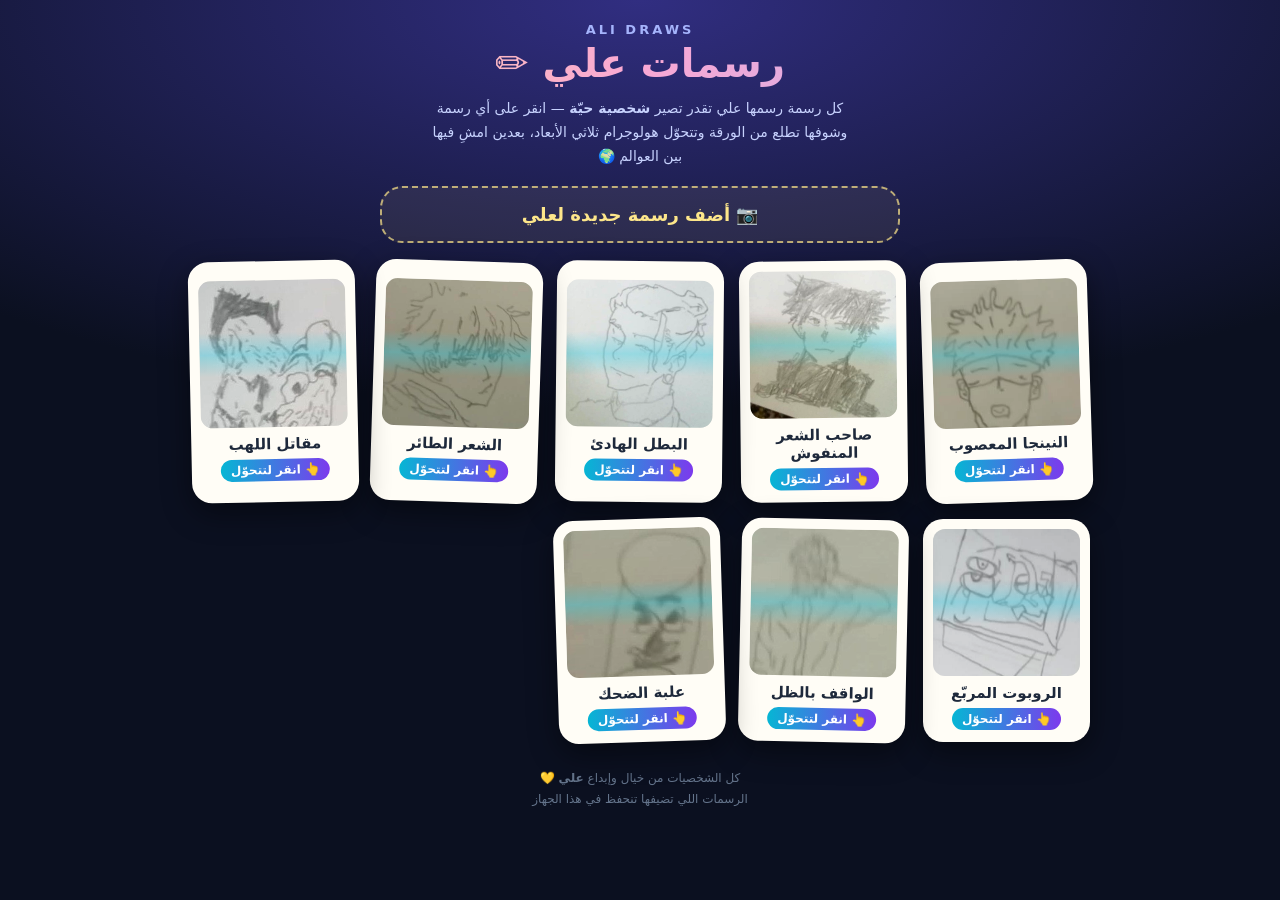
==== apps/ali-draws/index.html @ de53cdcd "New app: رسمات علي (Ali Draws) - Ali's drawings become living 3D characters - Drawing cleanup (proce" ====
<!doctype html>
<html lang="ar" dir="rtl">
<head>
<meta charset="utf-8">
<meta name="viewport" content="width=device-width,initial-scale=1,maximum-scale=1,user-scalable=no,viewport-fit=cover">
<meta name="theme-color" content="#0b1020">
<title>رسمات علي</title>
<style>
:root{--ink:#1e293b;--paper:#fffdf6;--accent:#7c3aed;--holo:#22d3ee}
*{box-sizing:border-box;-webkit-tap-highlight-color:transparent}
html,body{margin:0;height:100%;overflow:hidden;font-family:system-ui,-apple-system,"Segoe UI",Tahoma,"Noto Sans Arabic",sans-serif;background:#0b1020;color:#fff;user-select:none;-webkit-user-select:none}
.screen{position:fixed;inset:0;display:none}.screen.on{display:block}
button{font-family:inherit;cursor:pointer}
/* ---------- gallery ---------- */
#gallery{overflow-y:auto;background:radial-gradient(120% 70% at 50% 0%,#312e81 0%,#0b1020 65%);padding:calc(env(safe-area-inset-top) + 16px) 16px calc(env(safe-area-inset-bottom) + 30px)}
.hdr{text-align:center;margin:6px 0 18px}
.hdr h1{margin:0;font-size:40px;line-height:1.3;background:linear-gradient(90deg,#fde68a,#f9a8d4,#a5b4fc);-webkit-background-clip:text;background-clip:text;color:transparent}
.hdr .en{font-size:13px;letter-spacing:3px;color:#a5b4fc;font-weight:700}
.hdr p{margin:8px auto 0;max-width:420px;color:#c7d2fe;line-height:1.7;font-size:14px}
#addBtn{display:flex;align-items:center;justify-content:center;gap:10px;width:min(100%,520px);margin:0 auto 18px;border:2px dashed rgba(253,230,138,.7);background:rgba(253,230,138,.08);color:#fde68a;border-radius:22px;padding:16px;font-size:18px;font-weight:900}
#grid{display:grid;grid-template-columns:repeat(auto-fill,minmax(150px,1fr));gap:16px;max-width:900px;margin:0 auto}
.dcard{position:relative;border:0;padding:10px 10px 12px;border-radius:20px;background:var(--paper);color:var(--ink);box-shadow:0 10px 30px rgba(0,0,0,.45);transform:rotate(var(--r,0deg));transition:transform .25s}
.dcard:active{transform:scale(.96) rotate(var(--r,0deg))}
.dcard .pic{position:relative;aspect-ratio:1;border-radius:12px;overflow:hidden;background:#f3f1ea;display:grid;place-items:center}
.dcard img{max-width:100%;max-height:100%;filter:contrast(1.15)}
.dcard .scan{position:absolute;left:0;right:0;height:30%;background:linear-gradient(180deg,transparent,rgba(34,211,238,.35),transparent);animation:scan 2.6s ease-in-out infinite;pointer-events:none}
@keyframes scan{0%{top:-30%}100%{top:100%}}
.dcard b{display:block;margin-top:8px;font-size:15px}
.dcard .tap{display:inline-block;margin-top:6px;font-size:12px;font-weight:800;color:#fff;background:linear-gradient(90deg,#06b6d4,#7c3aed);padding:4px 10px;border-radius:999px;animation:pulse 1.8s ease-in-out infinite}
@keyframes pulse{50%{transform:scale(1.08);box-shadow:0 0 18px rgba(34,211,238,.7)}}
.dcard .mine{position:absolute;top:8px;left:8px;background:#fde68a;color:#78350f;font-size:11px;font-weight:900;border-radius:999px;padding:2px 8px;z-index:2}
.foot{text-align:center;color:#64748b;font-size:12px;margin-top:26px;line-height:1.8}
/* ---------- play ---------- */
#gl{position:fixed;inset:0;width:100%;height:100%;display:block;touch-action:none}
.bar{position:fixed;z-index:5;top:calc(env(safe-area-inset-top) + 8px);left:8px;right:8px;display:flex;justify-content:space-between;pointer-events:none}
.bar .g{display:flex;gap:8px;pointer-events:auto}
.ib{width:46px;height:46px;border-radius:14px;border:1px solid rgba(255,255,255,.2);background:rgba(15,23,42,.55);backdrop-filter:blur(6px);color:#fff;font-size:20px;display:grid;place-items:center}
#stars{position:fixed;z-index:5;top:calc(env(safe-area-inset-top) + 62px);left:50%;transform:translateX(-50%);background:rgba(15,23,42,.55);backdrop-filter:blur(6px);border-radius:999px;padding:6px 14px;font-weight:900;font-size:15px;white-space:nowrap}
#stick{position:fixed;z-index:5;left:18px;bottom:calc(env(safe-area-inset-bottom) + 24px);width:140px;height:140px;border-radius:50%;background:radial-gradient(circle,rgba(255,255,255,.1),rgba(255,255,255,.02));border:2px solid rgba(255,255,255,.25);touch-action:none}
#knob{position:absolute;left:50%;top:50%;width:58px;height:58px;margin:-29px 0 0 -29px;border-radius:50%;background:rgba(255,255,255,.4);border:2px solid rgba(255,255,255,.7)}
#acts{position:fixed;z-index:5;right:18px;bottom:calc(env(safe-area-inset-bottom) + 24px);display:flex;flex-direction:column;gap:12px}
#acts button{width:70px;height:70px;border-radius:22px;border:1px solid rgba(255,255,255,.25);background:rgba(15,23,42,.6);backdrop-filter:blur(6px);color:#fff;font-size:26px;font-weight:900}
#acts button small{display:block;font-size:10px;margin-top:-3px}
#banner{position:fixed;z-index:6;left:50%;top:30%;transform:translate(-50%,-50%) scale(.6);opacity:0;transition:all .5s cubic-bezier(.2,1.4,.4,1);font-size:30px;font-weight:900;text-align:center;text-shadow:0 0 18px rgba(34,211,238,.9),0 2px 6px #000;pointer-events:none;white-space:nowrap}
#banner.on{opacity:1;transform:translate(-50%,-50%) scale(1)}
#hint{position:fixed;z-index:6;left:50%;bottom:calc(env(safe-area-inset-bottom) + 180px);transform:translateX(-50%);background:rgba(15,23,42,.65);backdrop-filter:blur(6px);padding:8px 16px;border-radius:14px;font-weight:800;font-size:14px;transition:opacity .4s;pointer-events:none;white-space:nowrap}
.playui{transition:opacity .5s}.playui.off{opacity:0;pointer-events:none}
#flash{position:fixed;inset:0;z-index:7;background:#fff;opacity:0;pointer-events:none;transition:opacity .25s}
/* ---------- sheets ---------- */
.sheet{position:fixed;z-index:10;left:50%;bottom:0;transform:translate(-50%,110%);width:min(540px,100%);max-height:86vh;overflow-y:auto;background:#0f172a;border-radius:24px 24px 0 0;padding:18px 16px calc(env(safe-area-inset-bottom) + 18px);transition:transform .35s cubic-bezier(.2,.9,.3,1.1);box-shadow:0 -14px 40px rgba(0,0,0,.6)}
.sheet.on{transform:translate(-50%,0)}
.sheet h3{margin:0 0 6px;text-align:center;font-size:20px}
.lbl{font-weight:800;color:#c7d2fe;margin:14px 0 8px;font-size:14px}
.chips{display:flex;flex-wrap:wrap;gap:8px}
.chips button{border:1px solid #334155;background:#1e293b;color:#e2e8f0;border-radius:14px;padding:10px 12px;font-size:14px;font-weight:800}
.chips button.on{background:linear-gradient(135deg,#06b6d4,#7c3aed);border-color:transparent;color:#fff}
.sw{display:flex;flex-wrap:wrap;gap:8px;align-items:center}
.sw button{width:34px;height:34px;border-radius:50%;border:3px solid transparent}
.sw button.on{border-color:#fff;transform:scale(1.12)}
.sw input[type=color]{width:40px;height:36px;border:0;background:none;padding:0}
.row{display:flex;align-items:center;gap:10px;background:#111c33;border-radius:14px;padding:8px 12px;margin-bottom:6px}
.row span{flex:0 0 110px;font-weight:700;font-size:14px}.row input[type=range]{flex:1;accent-color:#8b5cf6}
.txt{width:100%;padding:12px 14px;border-radius:14px;border:2px solid #334155;background:#0b1222;color:#fff;font:inherit;font-size:16px;outline:0}
.big{display:block;width:100%;margin-top:14px;border:0;border-radius:16px;padding:14px;font-size:17px;font-weight:900;color:#fff;background:linear-gradient(90deg,#06b6d4,#7c3aed)}
.big.gray{background:#1e293b}.big.red{background:#3f1d2e;color:#fecdd3}
.two{display:flex;gap:8px}.two .big{flex:1}
/* ---------- crop ---------- */
#crop{background:#020617}
#cropCv{position:absolute;left:0;right:0;top:calc(env(safe-area-inset-top) + 64px);margin:auto;touch-action:none;display:block}
#cropBar{position:absolute;left:0;right:0;bottom:0;padding:12px 16px calc(env(safe-area-inset-bottom) + 14px);background:linear-gradient(0deg,#020617 70%,transparent)}
#cropTop{position:absolute;top:calc(env(safe-area-inset-top) + 10px);left:12px;right:12px;display:flex;justify-content:space-between;align-items:center}
#cropTop b{font-size:17px}
#busy{position:fixed;inset:0;z-index:30;display:none;place-items:center;background:rgba(2,6,23,.8);font-size:20px;font-weight:900}
#busy.on{display:grid}
</style>
<script type="importmap">{"imports":{"three":"../saeq-albatal/lib/three.module.min.js"}}</script>
</head>
<body>

<!-- ======================= GALLERY ======================= -->
<section id="gallery" class="screen on">
  <div class="hdr">
    <div class="en">ALI DRAWS</div>
    <h1>رسمات علي ✏️</h1>
    <p>كل رسمة رسمها علي تقدر تصير <b>شخصية حيّة</b> — انقر على أي رسمة وشوفها تطلع من الورقة وتتحوّل هولوجرام ثلاثي الأبعاد، بعدين امشِ فيها بين العوالم 🌍</p>
  </div>
  <button id="addBtn" type="button">📷 أضف رسمة جديدة لعلي</button>
  <div id="grid"></div>
  <div class="foot">كل الشخصيات من خيال وإبداع <b>علي</b> 💛<br>الرسمات اللي تضيفها تنحفظ في هذا الجهاز</div>
  <input type="file" id="file" accept="image/*" hidden>
</section>

<!-- ======================= CROP ======================= -->
<section id="crop" class="screen">
  <div id="cropTop"><button class="ib" id="cropBack" type="button">→</button><b>✂️ حدّد الرسمة</b><span style="width:46px"></span></div>
  <canvas id="cropCv"></canvas>
  <div id="cropBar">
    <div class="two"><button class="big gray" id="rotL" type="button">⟲ لف</button><button class="big gray" id="rotR" type="button">⟳ لف</button><button class="big gray" id="cropAll" type="button">🔲 الكل</button></div>
    <input class="txt" id="newName" maxlength="24" placeholder="اسم الشخصية (مثلاً: البطل الخارق)" style="margin-top:10px">
    <button class="big" id="cropGo" type="button">✨ حوّلها لشخصية حيّة</button>
  </div>
</section>

<!-- ======================= PLAY ======================= -->
<section id="play" class="screen">
  <canvas id="gl"></canvas>
  <div class="bar playui" id="pBar">
    <div class="g"><button class="ib" id="pBack" type="button" aria-label="رجوع">→</button><button class="ib" id="pWorld" type="button" aria-label="العوالم">🌍</button></div>
    <div class="g"><button class="ib" id="pFriends" type="button" aria-label="الأصدقاء">👥</button><button class="ib" id="pEdit" type="button" aria-label="تعديل">🎨</button><button class="ib" id="pExport" type="button" aria-label="حفظ">📥</button></div>
  </div>
  <div id="stars" class="playui">⭐ ٠</div>
  <div id="stick" class="playui"><div id="knob"></div></div>
  <div id="acts" class="playui"><button id="aJump" type="button">⤴️<small>نط</small></button><button id="aDance" type="button">💃<small>رقصة</small></button></div>
  <div id="banner"></div><div id="hint"></div><div id="flash"></div>

  <aside class="sheet" id="worldSheet"><h3>🌍 روح لعالم</h3><div class="chips" id="worldChips"></div><button class="big gray" data-close type="button">إغلاق</button></aside>
  <aside class="sheet" id="editSheet">
    <h3>🎨 عدّل الشخصية</h3>
    <input class="txt" id="eName" maxlength="24" placeholder="الاسم">
    <div class="lbl">✨ الشكل</div><div class="chips" id="eStyle"></div>
    <div class="lbl">🖍️ لون الخطوط</div><div class="sw" id="eLine"></div>
    <div class="lbl">🎨 لون الجسم</div><div class="sw" id="eFill"></div>
    <div class="lbl">💠 لون الهولوجرام</div><div class="sw" id="eHolo"></div>
    <div class="lbl">📏 الحجم والأبعاد</div>
    <div class="row"><span>الحجم</span><input type="range" id="eSize" min="0.5" max="3" step="0.05"></div>
    <div class="row"><span>العرض</span><input type="range" id="eW" min="0.6" max="1.6" step="0.02"></div>
    <div class="row"><span>الطول</span><input type="range" id="eH" min="0.6" max="1.6" step="0.02"></div>
    <div class="row"><span>السماكة 3D</span><input type="range" id="eT" min="0" max="0.6" step="0.02"></div>
    <div class="row"><span>توهّج</span><input type="range" id="eGlow" min="0" max="1" step="0.05"></div>
    <div class="two"><button class="big" id="eSave" type="button">💾 حفظ</button><button class="big gray" id="eReplay" type="button">🔁 أعد التحوّل</button></div>
    <button class="big red" id="eDel" type="button">🗑️ احذف هذي الرسمة</button>
  </aside>
  <aside class="sheet" id="exportSheet">
    <h3>📥 خذ الشخصية معك</h3>
    <p style="text-align:center;color:#94a3b8;line-height:1.7;margin:0 0 8px;font-size:14px">احفظها صورة شفافة تستخدمها في أي تطبيق، أو ملف 3D جاهز للطباعة الثلاثية الأبعاد 🖨️</p>
    <button class="big" id="xPng" type="button">🖼️ صورة شفافة (PNG)</button>
    <button class="big" id="xStl" type="button">🖨️ ملف طباعة ثلاثية الأبعاد (STL)</button>
    <button class="big gray" data-close type="button">إغلاق</button>
  </aside>
</section>
<div id="busy">✨ أجهّز الرسمة…</div>

<script src="process.js"></script>
<script src="../portal-sdk.js"></script>
<script type="module">
import * as THREE from 'three';
import { Sky } from '../saeq-albatal/lib/Sky.js';
const $=s=>document.querySelector(s);
const clamp=(v,a,b)=>Math.max(a,Math.min(b,v)),lerp=(a,b,t)=>a+(b-a)*t,rand=(a,b)=>a+Math.random()*(b-a);
const ease=t=>t<.5?4*t*t*t:1-Math.pow(-2*t+2,3)/2,outBack=t=>{const c=1.70158,c3=c+1;return 1+c3*Math.pow(t-1,3)+c*Math.pow(t-1,2);},seg=(t,a,b)=>clamp((t-a)/(b-a),0,1);
const ar=n=>Number(n).toLocaleString('ar-EG');
function show(id){document.querySelectorAll('.screen').forEach(s=>s.classList.toggle('on',s.id===id));}

/* ======================= storage (IndexedDB) ======================= */
const DB={db:null,
 open(){return this.db?Promise.resolve(this.db):new Promise((res,rej)=>{const r=indexedDB.open('ali-draws',1);r.onupgradeneeded=()=>r.result.createObjectStore('chars',{keyPath:'id'});r.onsuccess=()=>{this.db=r.result;res(this.db);};r.onerror=()=>rej(r.error);});},
 async all(){try{const db=await this.open();return await new Promise(res=>{const q=db.transaction('chars').objectStore('chars').getAll();q.onsuccess=()=>res(q.result||[]);q.onerror=()=>res([]);});}catch(e){return[];}},
 async put(v){const db=await this.open();return new Promise((res,rej)=>{const t=db.transaction('chars','readwrite');t.objectStore('chars').put(v);t.oncomplete=()=>res();t.onerror=()=>rej(t.error);});},
 async del(id){const db=await this.open();return new Promise(res=>{const t=db.transaction('chars','readwrite');t.objectStore('chars').delete(id);t.oncomplete=()=>res();});}};
const ls={get(k,d){try{const v=localStorage.getItem(k);return v==null?d:JSON.parse(v);}catch(e){return d;}},set(k,v){try{localStorage.setItem(k,JSON.stringify(v));}catch(e){}}};

/* ======================= Ali's drawings ======================= */
const DEF={style:'real',line:'#1e293b',fill:'#fde7c8',holo:'#22d3ee',size:1.4,sw:1,sh:1,thick:.22,glow:.35};
const SEEDS=[
 ['masked_ninja','النينجا المعصوب',{fill:'#fde2c4',line:'#0f172a'}],['spiky_shaded','صاحب الشعر المنفوش',{fill:'#fef3c7',line:'#111827'}],
 ['hero_hand','البطل الهادئ',{fill:'#e0f2fe',line:'#1e3a8a'}],['wild_hair','الشعر الطائر',{fill:'#ede9fe',line:'#312e81'}],
 ['flame_fighter','مقاتل اللهب',{fill:'#ffedd5',line:'#7c2d12',holo:'#fb923c'}],['robot_box','الروبوت المربّع',{fill:'#dcfce7',line:'#14532d',holo:'#4ade80'}],
 ['standing','الواقف بالظل',{fill:'#e2e8f0',line:'#0f172a'}],['can','علبة الضحك',{fill:'#fee2e2',line:'#7f1d1d',holo:'#f472b6'}]];
let CHARS=[];
async function loadChars(){const saved=ls.get('ali_seed_cfg',{});const seeds=SEEDS.map(([id,name,o],i)=>({id,name:(saved[id]&&saved[id].name)||name,seed:true,src:'seed/'+id+'.jpg',mask:'seed/'+id+'.png',cfg:Object.assign({},DEF,o,(saved[id]||{}).cfg||{}),order:i}));
 const mine=(await DB.all()).sort((a,b)=>b.created-a.created).map(c=>Object.assign(c,{cfg:Object.assign({},DEF,c.cfg||{})}));CHARS=[...mine,...seeds];}
function renderGrid(){const g=$('#grid');g.innerHTML='';CHARS.forEach((c,i)=>{const b=document.createElement('button');b.className='dcard';b.type='button';b.style.setProperty('--r',((i*37)%7-3)*.6+'deg');
 b.innerHTML=`<div class="pic"><img alt="" draggable="false"><div class="scan" style="animation-delay:${(i%5)*.4}s"></div></div><b></b><span class="tap">👆 انقر لتتحوّل</span>`;
 b.querySelector('img').src=c.src;b.querySelector('b').textContent=c.name;if(!c.seed){const m=document.createElement('span');m.className='mine';m.textContent='جديدة';b.appendChild(m);}
 b.onclick=()=>openChar(c);g.appendChild(b);});}

/* ======================= renderer ======================= */
const canvas=$('#gl');let renderer=null,scene,camera,clock=new THREE.Clock();
function initGL(){if(renderer)return;renderer=new THREE.WebGLRenderer({canvas,antialias:true,powerPreference:'high-performance'});renderer.setPixelRatio(Math.min(devicePixelRatio||1,1.75));
 renderer.toneMapping=THREE.ACESFilmicToneMapping;renderer.outputColorSpace=THREE.SRGBColorSpace;renderer.shadowMap.enabled=false;
 scene=new THREE.Scene();camera=new THREE.PerspectiveCamera(50,1,.05,4000);onResize();addEventListener('resize',onResize);}
function onResize(){if(!renderer)return;const w=innerWidth,h=innerHeight;renderer.setSize(w,h,false);camera.aspect=w/h;camera.updateProjectionMatrix();}
const texLoader=new THREE.TextureLoader();
function loadTex(url,srgb){return new Promise((res,rej)=>texLoader.load(url,t=>{if(srgb)t.colorSpace=THREE.SRGBColorSpace;t.anisotropy=4;res(t);},undefined,rej));}
function canvasTex(w,h,draw,repeat){const cv=document.createElement('canvas');cv.width=w;cv.height=h;draw(cv.getContext('2d'),w,h);const t=new THREE.CanvasTexture(cv);t.colorSpace=THREE.SRGBColorSpace;t.anisotropy=8;if(repeat){t.wrapS=t.wrapT=THREE.RepeatWrapping;t.repeat.set(repeat,repeat);}return t;}

/* ======================= the living character (shader) ======================= */
const CHAR_VS=`
uniform float uTime,uWalk,uPhase,uSquash,uLean,uLayer,uDepth,uWave;
varying vec2 vUv;varying float vLayer;
void main(){vUv=uv;vLayer=uLayer;vec3 p=position;float v=uv.y,side=uv.x<.5?-1.:1.;
 // legs (bottom third) swing alternately while walking
 float leg=clamp((.34-v)/.34,0.,1.);float sw=sin(uPhase+(side>0.?3.14159:0.));
 p.x+=sw*leg*uWalk*.10*uDepth;p.y+=max(0.,sw)*leg*uWalk*.07*uDepth;p.z+=sw*leg*uWalk*.08*uDepth;
 // body bob, breathing and lean
 float body=smoothstep(.15,.5,v);p.y+=abs(sin(uPhase))*.05*uWalk*uDepth*body;p.y*=1.+.012*sin(uTime*2.2)*body;
 p.x+=v*uLean*.18*uDepth;
 // head sway (top quarter)
 float head=smoothstep(.68,1.,v);p.x+=sin(uTime*1.3)*.025*uDepth*head+sin(uPhase)*.03*uWalk*uDepth*head;
 // wave / dance arms: top corners flap
 float arm=smoothstep(.35,.7,v)*(1.-smoothstep(.7,.95,v))*smoothstep(.25,.0,min(uv.x,1.-uv.x));p.y+=sin(uTime*14.)*arm*uWave*.12*uDepth;
 // squash & stretch around the feet
 p.y*=uSquash;p.x*=1./sqrt(max(.3,uSquash));
 p.z+=uLayer;
 gl_Position=projectionMatrix*modelViewMatrix*vec4(p,1.);}`;
const CHAR_FS=`
uniform sampler2D uMask;uniform vec3 uLine,uFill,uHolo;uniform float uReal,uTime,uSide,uGlow,uReveal,uOpacity,uPencil;
varying vec2 vUv;varying float vLayer;
void main(){vec4 m=texture2D(uMask,vUv);float L=m.r,B=m.g,A=m.a;
 if(vUv.y>uReveal)discard;
 float edgeLine=smoothstep(uReveal-.03,uReveal,vUv.y)*step(.05,A);
 // real look: coloured body + coloured pencil lines, sides darker so it reads as a 3D cut-out
 vec3 fill=uSide>.5?uFill*.62:uFill;vec3 real=mix(fill,uLine,uSide>.5?0.:L);
 real=mix(real,mix(vec3(1.),vec3(.12),L),uPencil);
 float aReal=uSide>.5?step(.5,B):max(B,L);
 // hologram look: glowing lines, faint body, scanlines and flicker
 float scan=.55+.45*sin(vUv.y*220.-uTime*9.);float flick=.88+.12*sin(uTime*37.)*sin(uTime*13.);
 vec3 holo=uHolo*(.25*B+1.7*L)*scan*flick;float aHolo=(B*.32+L*.95)*(uSide>.5?.35:1.);
 vec3 col=mix(holo,real,uReal);float a=mix(aHolo,aReal,uReal);
 col+=uHolo*uGlow*L*(1.-uSide)*.6+edgeLine*uHolo*2.5;
 a=max(a,edgeLine);a*=uOpacity;if(a<.04)discard;
 gl_FragColor=vec4(col,a);
 #include <colorspace_fragment>
}`;
class Character{
 constructor(def,tex){this.def=def;this.cfg=Object.assign({},def.cfg);this.tex=tex;this.group=new THREE.Group();this.inner=new THREE.Group();this.group.add(this.inner);
  this.aspect=tex.image.width/tex.image.height;this.layers=[];this.N=10;this.u={uTime:{value:0},uWalk:{value:0},uPhase:{value:0},uSquash:{value:1},uLean:{value:0},uWave:{value:0},uReal:{value:1},uReveal:{value:1.2},uOpacity:{value:1},uGlow:{value:.35},uPencil:{value:0},
   uLine:{value:new THREE.Color()},uFill:{value:new THREE.Color()},uHolo:{value:new THREE.Color()},uDepth:{value:1}};
  this.geo=new THREE.PlaneGeometry(1,1,20,32);this.geo.translate(0,.5,0);
  for(let i=0;i<this.N;i++){const side=i>0&&i<this.N-1;const mat=new THREE.ShaderMaterial({vertexShader:CHAR_VS,fragmentShader:CHAR_FS,transparent:true,side:THREE.DoubleSide,depthWrite:true,
    uniforms:Object.assign({},this.u,{uMask:{value:tex},uLayer:{value:0},uSide:{value:side?1:0}})});const m=new THREE.Mesh(this.geo,mat);m.renderOrder=i;this.inner.add(m);this.layers.push(m);}
  const sh=new THREE.Mesh(new THREE.CircleGeometry(.5,32),new THREE.MeshBasicMaterial({map:SHADOW_TEX,transparent:true,depthWrite:false,opacity:.55}));sh.rotation.x=-Math.PI/2;sh.position.y=.01;this.shadow=sh;this.group.add(sh);
  this.vel=new THREE.Vector3();this.y=0;this.vy=0;this.face=1;this.phase=0;this.dance=0;this.thick=1;this.apply();}
 apply(){const c=this.cfg;this.u.uLine.value.set(c.line);this.u.uFill.value.set(c.fill);this.u.uHolo.value.set(c.holo);this.u.uGlow.value=c.glow;
  this.H=c.size*c.sh;this.W=c.size*this.aspect*c.sw;this.inner.scale.set(this.W,this.H,1);this.u.uDepth.value=1;
  this.base=c.style==='holo'?0:1;if(!this.transforming)this.u.uReal.value=this.base;this.u.uPencil.value=c.style==='pencil'?1:0;this.setThick(this.thick);
  this.shadow.scale.setScalar(Math.max(.6,this.W*.9));}
 setThick(k){this.thick=k;const T=this.cfg.thick*this.H*.35*k;this.layers.forEach((m,i)=>{m.material.uniforms.uLayer.value=(i/(this.N-1)-.5)*T/Math.max(.001,this.inner.scale.z||1);m.visible=k>.001||i===this.N-1;});}
 update(dt,t,moving,speed){const u=this.u;u.uTime.value=t;const w=clamp(speed/3,0,1);u.uWalk.value=lerp(u.uWalk.value,moving?Math.max(.35,w):0,dt*8);this.phase+=dt*(4+speed*2.4)*(moving?1:0);u.uPhase.value=this.phase;
  u.uLean.value=lerp(u.uLean.value,moving?.12*Math.sign(this.face):0,dt*5);if(this.dance>0){this.dance-=dt;u.uWave.value=1;this.inner.rotation.y+=dt*9;}else{u.uWave.value=lerp(u.uWave.value,0,dt*6);}
  // squash on landing, stretch in the air
  const target=this.y>.02?1+clamp(this.vy*.03,-.12,.14):1;u.uSquash.value=lerp(u.uSquash.value,target,dt*12);if(this.land>0){this.land-=dt;u.uSquash.value=1-.22*Math.sin(Math.min(1,1-this.land/.25)*Math.PI);}
  this.shadow.material.opacity=.5*clamp(1-this.y/4,.15,1);this.shadow.position.y=.01;this.shadow.scale.setScalar(Math.max(.6,this.W*.9)*clamp(1-this.y/6,.5,1));}
 dispose(){this.geo.dispose();this.layers.forEach(m=>m.material.dispose());this.shadow.geometry.dispose();}}
const SHADOW_TEX=canvasTex(64,64,(x,w,h)=>{const g=x.createRadialGradient(32,32,0,32,32,32);g.addColorStop(0,'rgba(0,0,0,.7)');g.addColorStop(1,'rgba(0,0,0,0)');x.fillStyle=g;x.fillRect(0,0,w,h);});
SHADOW_TEX.colorSpace=THREE.NoColorSpace;
const DOT_TEX=canvasTex(32,32,(x,w,h)=>{const g=x.createRadialGradient(16,16,0,16,16,16);g.addColorStop(0,'rgba(255,255,255,1)');g.addColorStop(.35,'rgba(255,255,255,.7)');g.addColorStop(1,'rgba(255,255,255,0)');x.fillStyle=g;x.fillRect(0,0,w,h);});

/* ======================= worlds ======================= */
let world=null,worldKey='paper',sky=null;
const WORLDS={
 paper:{name:'✏️ عالم الورق',g:12},city:{name:'🏙️ المدينة',g:12},space:{name:'🌌 الفضاء',g:3.2},
 desert:{name:'🏜️ الصحراء',g:12},beach:{name:'🌊 الشاطئ',g:12},forest:{name:'🌲 الغابة',g:12}};
const DOORS={paper:['city','space','forest'],city:['paper','beach','desert'],space:['paper','city'],desert:['city','beach'],beach:['desert','forest','paper'],forest:['paper','beach','space']};
function mat(c,r=.8,m=0,e){const o=new THREE.MeshStandardMaterial({color:c,roughness:r,metalness:m});if(e){o.emissive=new THREE.Color(e);o.emissiveIntensity=1.2;}return o;}
function setSky(on,elev,az,turb,ray,exp){if(!sky){sky=new Sky();sky.scale.setScalar(3000);}if(!on){scene.remove(sky);return;}scene.add(sky);const u=sky.material.uniforms;u.turbidity.value=turb;u.rayleigh.value=ray;u.mieCoefficient.value=.005;u.mieDirectionalG.value=.8;
 const s=new THREE.Vector3().setFromSphericalCoords(1,THREE.MathUtils.degToRad(90-elev),THREE.MathUtils.degToRad(az));u.sunPosition.value.copy(s);renderer.toneMappingExposure=exp;return s;}
function noiseH(x,z){return Math.sin(x*.21)*Math.cos(z*.17)*.6+Math.sin(x*.07+z*.05)*1.2;}
function buildWorld(key){if(world){scene.remove(world.g);world.g.traverse(o=>{if(o.geometry)o.geometry.dispose();});}
 const g=new THREE.Group(),W={g,key,doors:[],stars:[],bounds:38,ground:()=>0,props:[]};scene.add(g);scene.fog=null;scene.background=null;scene.environment=null;
 const hemi=new THREE.HemisphereLight(0xffffff,0x8899aa,1.1),dir=new THREE.DirectionalLight(0xffffff,1.6);dir.position.set(8,14,6);g.add(hemi,dir);
 const ground=(m,size=120)=>{const p=new THREE.Mesh(new THREE.PlaneGeometry(size,size,1,1),m);p.rotation.x=-Math.PI/2;g.add(p);return p;};
 if(key==='paper'){setSky(false);scene.background=new THREE.Color(0xeef2f7);scene.fog=new THREE.Fog(0xeef2f7,25,90);renderer.toneMappingExposure=1;
  const pt=canvasTex(512,512,(x,w,h)=>{x.fillStyle='#fffdf6';x.fillRect(0,0,w,h);x.strokeStyle='#9cc3e6';x.lineWidth=3;for(let y=0;y<h;y+=32){x.beginPath();x.moveTo(0,y);x.lineTo(w,y);x.stroke();}x.strokeStyle='#f19c9c';x.lineWidth=4;x.beginPath();x.moveTo(70,0);x.lineTo(70,h);x.stroke();},14);
  ground(new THREE.MeshStandardMaterial({map:pt,roughness:1}));
  for(let i=0;i<14;i++){const a=i/14*Math.PI*2,r=rand(14,32);const pen=new THREE.Group();const body=new THREE.Mesh(new THREE.CylinderGeometry(.5,.5,7,6),mat([0xfacc15,0x60a5fa,0xf87171,0x34d399][i%4]));const tip=new THREE.Mesh(new THREE.ConeGeometry(.5,1.4,6),mat(0xf5deb3));tip.position.y=4.2;const lead=new THREE.Mesh(new THREE.ConeGeometry(.17,.45,6),mat(0x334155));lead.position.y=4.9;
   pen.add(body,tip,lead);pen.position.set(Math.cos(a)*r,3.5,Math.sin(a)*r);pen.rotation.z=rand(-.4,.4);g.add(pen);}
  for(let i=0;i<20;i++){const b=new THREE.Mesh(new THREE.IcosahedronGeometry(rand(.6,1.4),1),mat(0xffffff,.95));b.position.set(rand(-34,34),.8,rand(-34,34));if(b.position.length()<6)b.position.x+=10;g.add(b);}
  for(let i=0;i<8;i++){const pl=new THREE.Mesh(new THREE.ConeGeometry(.9,2.4,3),mat(0xffffff,.9));pl.rotation.set(Math.PI/2,0,Math.PI/2);pl.position.set(rand(-25,25),rand(5,10),rand(-25,25));pl.userData.fly=rand(.3,.8);g.add(pl);W.props.push(pl);}}
 else if(key==='city'){const sun=setSky(true,35,200,6,1.5,.55);scene.fog=new THREE.Fog(0xcbd5e1,40,140);
  ground(mat(0x6b7280,.95));const road=new THREE.Mesh(new THREE.PlaneGeometry(10,120),mat(0x2f3338,.9));road.rotation.x=-Math.PI/2;road.position.y=.01;g.add(road);
  for(let z=-55;z<60;z+=6){const d=new THREE.Mesh(new THREE.PlaneGeometry(.3,2.6),mat(0xf8fafc));d.rotation.x=-Math.PI/2;d.position.set(0,.02,z);g.add(d);}
  const win=canvasTex(64,128,(x,w,h)=>{x.fillStyle='#94a3b8';x.fillRect(0,0,w,h);for(let j=4;j<h;j+=12)for(let i=4;i<w;i+=12){x.fillStyle=Math.random()<.3?'#fde68a':'#334155';x.fillRect(i,j,7,8);}});win.wrapS=win.wrapT=THREE.RepeatWrapping;
  for(let i=0;i<40;i++){const side=i%2?1:-1,h=rand(6,26),w=rand(5,9);const m=new THREE.MeshStandardMaterial({map:win.clone(),roughness:.6,metalness:.2});m.map.repeat.set(w/4,h/4);m.map.needsUpdate=true;
   const b=new THREE.Mesh(new THREE.BoxGeometry(w,h,w),m);b.position.set(side*rand(14,30),h/2,-56+(i>>1)*6);g.add(b);}
  for(let z=-50;z<55;z+=12)for(const s of[-6,6]){const p=new THREE.Mesh(new THREE.CylinderGeometry(.12,.12,5,8),mat(0x475569,.4,.6));p.position.set(s,2.5,z);const l=new THREE.Mesh(new THREE.SphereGeometry(.35,12,8),mat(0xfff7d6,.3,0,0xfff1c1));l.position.set(s,5.1,z);g.add(p,l);}}
 else if(key==='space'){setSky(false);scene.background=new THREE.Color(0x020414);renderer.toneMappingExposure=1;
  const sg=new THREE.BufferGeometry(),n=3000,pp=new Float32Array(n*3);for(let i=0;i<n;i++){const v=new THREE.Vector3().randomDirection().multiplyScalar(rand(400,900));pp.set([v.x,Math.abs(v.y)*.9+20,v.z],i*3);}
  sg.setAttribute('position',new THREE.BufferAttribute(pp,3));g.add(new THREE.Points(sg,new THREE.PointsMaterial({color:0xffffff,size:1.6,sizeAttenuation:false})));
  const mg=new THREE.PlaneGeometry(120,120,80,80);mg.rotateX(-Math.PI/2);const mp=mg.attributes.position;for(let i=0;i<mp.count;i++){const x=mp.getX(i),z=mp.getZ(i);let h=noiseH(x,z)*.25;for(const [cx,cz,r] of[[12,-10,5],[-15,8,7],[20,18,4],[-8,-22,6]]){const d=Math.hypot(x-cx,z-cz);if(d<r)h-=Math.cos(d/r*Math.PI/2)*1.4;else if(d<r*1.3)h+=.3*(1-(d-r)/(r*.3));}if(Math.hypot(x,z)<6)h*=.1;mp.setY(i,h);}mg.computeVertexNormals();
  g.add(new THREE.Mesh(mg,mat(0x9ca3af,.95)));W.groundMesh=mg;
  const pl=new THREE.Mesh(new THREE.SphereGeometry(60,48,32),new THREE.MeshStandardMaterial({color:0x6366f1,roughness:.7,emissive:0x1e1b4b,emissiveIntensity:.6}));pl.position.set(-180,90,-380);g.add(pl);
  const ring=new THREE.Mesh(new THREE.RingGeometry(80,120,64),new THREE.MeshBasicMaterial({color:0xc4b5fd,side:THREE.DoubleSide,transparent:true,opacity:.45}));ring.position.copy(pl.position);ring.rotation.set(1.2,.3,0);g.add(ring);
  const earth=new THREE.Mesh(new THREE.SphereGeometry(30,40,28),new THREE.MeshStandardMaterial({color:0x38bdf8,emissive:0x0c4a6e,emissiveIntensity:.5}));earth.position.set(220,140,-300);g.add(earth);dir.intensity=2.2;hemi.intensity=.5;
  W.ground=(x,z)=>{let h=noiseH(x,z)*.25;for(const [cx,cz,r] of[[12,-10,5],[-15,8,7],[20,18,4],[-8,-22,6]]){const d=Math.hypot(x-cx,z-cz);if(d<r)h-=Math.cos(d/r*Math.PI/2)*1.4;else if(d<r*1.3)h+=.3*(1-(d-r)/(r*.3));}if(Math.hypot(x,z)<6)h*=.1;return h;};}
 else if(key==='desert'){setSky(true,6,250,10,2.5,.6);scene.fog=new THREE.Fog(0xf3c99a,40,160);
  const dg=new THREE.PlaneGeometry(160,160,90,90);dg.rotateX(-Math.PI/2);const dp=dg.attributes.position;const dune=(x,z)=>Math.max(0,Math.sin(x*.08+Math.sin(z*.05)*1.6)*2.2+Math.sin(z*.11)*1.1)*(Math.hypot(x,z)<8?.15:1);
  for(let i=0;i<dp.count;i++)dp.setY(i,dune(dp.getX(i),dp.getZ(i)));dg.computeVertexNormals();g.add(new THREE.Mesh(dg,mat(0xe4b77a,1)));W.ground=dune;
  for(let i=0;i<10;i++)g.add(palm(rand(-40,40),rand(-40,40),dune));}
 else if(key==='beach'){setSky(true,40,140,4,1.2,.5);scene.fog=new THREE.Fog(0xbfe3f5,50,200);
  ground(mat(0xf1dcae,1),120).position.z=-20;const sea=new THREE.Mesh(new THREE.PlaneGeometry(400,200),new THREE.MeshStandardMaterial({color:0x0ea5e9,roughness:.08,metalness:.3,transparent:true,opacity:.9}));sea.rotation.x=-Math.PI/2;sea.position.set(0,.05,140);g.add(sea);W.sea=sea;W.limitZ=38;
  for(let i=0;i<9;i++)g.add(palm(rand(-40,40),rand(-30,20)));
  for(let i=0;i<5;i++){const u=new THREE.Group();const pole=new THREE.Mesh(new THREE.CylinderGeometry(.07,.07,3.2,8),mat(0xffffff));pole.position.y=1.6;const top=new THREE.Mesh(new THREE.ConeGeometry(2,.9,10),mat([0xef4444,0xf59e0b,0x3b82f6][i%3]));top.position.y=3.2;u.add(pole,top);u.position.set(rand(-30,30),0,rand(10,30));g.add(u);}}
 else if(key==='forest'){setSky(true,28,110,3,1.4,.5);scene.fog=new THREE.Fog(0xa7c4a0,25,110);
  ground(mat(0x4d7c3a,1));for(let i=0;i<70;i++){const x=rand(-48,48),z=rand(-48,48);if(Math.hypot(x,z)<7)continue;const t=new THREE.Group();const tr=new THREE.Mesh(new THREE.CylinderGeometry(.25,.35,2.4,8),mat(0x5b3a1e));tr.position.y=1.2;t.add(tr);
   for(let k=0;k<3;k++){const c=new THREE.Mesh(new THREE.ConeGeometry(2.2-k*.55,2.4,9),mat([0x166534,0x15803d,0x14532d][k]));c.position.y=2.6+k*1.3;t.add(c);}t.scale.setScalar(rand(.8,1.6));t.position.set(x,0,z);g.add(t);}
  for(let i=0;i<14;i++){const m=new THREE.Group();const st=new THREE.Mesh(new THREE.CylinderGeometry(.12,.16,.5,8),mat(0xfef3c7));st.position.y=.25;const cap=new THREE.Mesh(new THREE.SphereGeometry(.4,12,8,0,Math.PI*2,0,Math.PI/2),mat(0xdc2626));cap.position.y=.48;m.add(st,cap);m.position.set(rand(-30,30),0,rand(-30,30));g.add(m);}}
 // doors to other worlds
 const dests=DOORS[key];dests.forEach((d,i)=>{const a=(i/dests.length)*Math.PI*2+Math.PI/2.5,r=16;const x=Math.cos(a)*r,z=Math.sin(a)*r;const door=makeDoor(WORLDS[d].name);door.position.set(x,W.ground(x,z),z);door.lookAt(0,door.position.y,0);door.userData.to=d;g.add(door);W.doors.push(door);});
 // stars to collect
 for(let i=0;i<12;i++){const s=new THREE.Mesh(STAR_GEO,STAR_MAT);const a=rand(0,Math.PI*2),r=rand(5,30);s.position.set(Math.cos(a)*r,0,Math.sin(a)*r);s.position.y=W.ground(s.position.x,s.position.z)+1.2;s.userData.base=s.position.y;g.add(s);W.stars.push(s);}
 world=W;worldKey=key;}
function palm(x,z,hf){const p=new THREE.Group();const h=rand(4,6);const tr=new THREE.Mesh(new THREE.CylinderGeometry(.18,.3,h,8),mat(0x8b6b45));tr.position.y=h/2;p.add(tr);
 for(let k=0;k<7;k++){const l=new THREE.Mesh(new THREE.BoxGeometry(.25,.06,3.2),mat(0x2f7d32));l.position.set(0,h,1.4);const piv=new THREE.Group();piv.add(l);piv.rotation.set(-.35,k/7*Math.PI*2,0);piv.position.y=0;p.add(piv);}
 p.position.set(x,hf?hf(x,z):0,z);return p;}
const STAR_GEO=(()=>{const s=new THREE.Shape();for(let i=0;i<10;i++){const r=i%2?.22:.5,a=i/10*Math.PI*2-Math.PI/2;if(!i)s.moveTo(Math.cos(a)*r,Math.sin(a)*r);else s.lineTo(Math.cos(a)*r,Math.sin(a)*r);}return new THREE.ExtrudeGeometry(s,{depth:.14,bevelEnabled:true,bevelSize:.04,bevelThickness:.04,bevelSegments:2}).center();})();
const STAR_MAT=new THREE.MeshStandardMaterial({color:0xfacc15,emissive:0xf59e0b,emissiveIntensity:.9,metalness:.4,roughness:.3});
function makeDoor(label){const g=new THREE.Group();const fm=mat(0xfef3c7,.6);
 for(const sx of[-1.25,1.25]){const p=new THREE.Mesh(new THREE.BoxGeometry(.3,4.2,.4),fm);p.position.set(sx,2.1,0);g.add(p);}const top=new THREE.Mesh(new THREE.BoxGeometry(2.8,.35,.4),fm);top.position.y=4.3;g.add(top);
 const glow=new THREE.Mesh(new THREE.PlaneGeometry(2.2,3.9),new THREE.MeshBasicMaterial({color:0x7dd3fc,transparent:true,opacity:.55,side:THREE.DoubleSide}));glow.position.set(0,2.05,-.05);g.add(glow);
 const hinge=new THREE.Group();hinge.position.set(-1.1,0,.1);const leaf=new THREE.Mesh(new THREE.BoxGeometry(2.2,4,.14),mat(0x8b5a2b,.7));leaf.position.set(1.1,2,0);const knob=new THREE.Mesh(new THREE.SphereGeometry(.12,10,8),mat(0xfacc15,.3,.8));knob.position.set(1.9,2,.12);hinge.add(leaf,knob);g.add(hinge);
 const sign=new THREE.Mesh(new THREE.PlaneGeometry(3.2,.8),new THREE.MeshBasicMaterial({map:canvasTex(512,128,(x,w,h)=>{x.fillStyle='#1e1b4b';x.fillRect(0,0,w,h);x.strokeStyle='#a5b4fc';x.lineWidth=6;x.strokeRect(4,4,w-8,h-8);x.fillStyle='#fff';x.font='bold 56px system-ui';x.textAlign='center';x.textBaseline='middle';x.direction='rtl';x.fillText(label,w/2,h/2+3,w-30);}),transparent:true}));
 sign.position.set(0,5,0);g.add(sign);g.userData={hinge,open:0,glow};return g;}

/* ======================= the transformation (drawing -> hologram -> real) ======================= */
let hero=null,friends=[],stage=null,mode='idle',tf=0,starsGot=0;
const PARTICLES=1400;let parts=null,partData=null,ringFx=null,dust=null;
async function makeCharacter(def){const tex=await loadTex(def.mask,false);tex.colorSpace=THREE.NoColorSpace;tex.generateMipmaps=true;tex.minFilter=THREE.LinearMipmapLinearFilter;return new Character(def,tex);}
async function pencilTex(def){const img=new Image();img.src=def.mask;await img.decode();const c=document.createElement('canvas');c.width=img.width;c.height=img.height;const x=c.getContext('2d');x.drawImage(img,0,0);
 const d=x.getImageData(0,0,c.width,c.height),o=x.createImageData(c.width,c.height);for(let i=0;i<c.width*c.height;i++){const L=d.data[i*4]/255;const g=58+20*Math.random();o.data[i*4]=255-(255-g)*L;o.data[i*4+1]=253-(253-g)*L;o.data[i*4+2]=246-(246-g-6)*L;o.data[i*4+3]=255;}
 x.putImageData(o,0,0);const t=new THREE.CanvasTexture(c);t.colorSpace=THREE.SRGBColorSpace;t.anisotropy=8;return t;}
async function samplePoints(def){const img=new Image();img.src=def.mask;await img.decode();const c=document.createElement('canvas');c.width=img.width;c.height=img.height;const x=c.getContext('2d');x.drawImage(img,0,0);const d=x.getImageData(0,0,c.width,c.height).data;
 const pts=[];for(let k=0;k<20000&&pts.length<PARTICLES;k++){const i=Math.floor(Math.random()*c.width),j=Math.floor(Math.random()*c.height);const o=(j*c.width+i)*4;if(d[o]>120||(d[o+1]>200&&Math.random()<.15))pts.push([i/c.width,1-j/c.height]);}
 while(pts.length<PARTICLES)pts.push([Math.random(),Math.random()]);return pts;}
async function openChar(def){$('#busy').classList.add('on');try{initGL();show('play');
 if(!world||world.key!==worldKey)buildWorld(worldKey);if(hero){scene.remove(hero.group);hero.dispose();}hero=await makeCharacter(def);hero.def=def;
 const pts=await samplePoints(def);await startTransform(def,pts);}catch(e){console.error(e);alert('ما قدرت أفتح الرسمة 😕');show('gallery');}finally{$('#busy').classList.remove('on');}}
async function startTransform(def,pts){mode='transform';tf=0;hero.transforming=true;starsGot=0;updStars();playUI(false);
 // the paper sheet with Ali's drawing, standing in front of the camera
 if(stage){scene.remove(stage.g);}const asp=hero.aspect;const ph=asp>1?3.2/asp:3.2,pw=ph*asp;const sg=new THREE.Group();
 const photo=await pencilTex(def);
 const paper=new THREE.Mesh(new THREE.BoxGeometry(pw+.5,ph+.5,.04),mat(0xfffdf6,.95));const pic=new THREE.Mesh(new THREE.PlaneGeometry(pw,ph),new THREE.MeshBasicMaterial({map:photo,transparent:true}));pic.position.z=.025;
 const lines=new THREE.Mesh(new THREE.PlaneGeometry(pw,ph),new THREE.ShaderMaterial({transparent:true,depthWrite:false,blending:THREE.AdditiveBlending,uniforms:{uMask:{value:hero.tex},uHolo:{value:new THREE.Color(hero.cfg.holo)},uScan:{value:-1},uT:{value:0}},
  vertexShader:'varying vec2 vUv;void main(){vUv=uv;gl_Position=projectionMatrix*modelViewMatrix*vec4(position,1.);}',
  fragmentShader:'uniform sampler2D uMask;uniform vec3 uHolo;uniform float uScan,uT;varying vec2 vUv;void main(){vec4 m=texture2D(uMask,vUv);float band=smoothstep(.12,0.,abs(vUv.y-uScan));float lit=step(uScan,vUv.y);float a=m.r*(lit*.9+band*2.)+band*.25;gl_FragColor=vec4(uHolo*(1.+band*2.)*a,a*(1.-uT));}'}));
 lines.position.z=.03;
 const lw=pw,lh=ph;
 const easel=new THREE.Group();for(const sx of[-1,1]){const leg=new THREE.Mesh(new THREE.CylinderGeometry(.06,.06,4.6,8),mat(0x8b5a2b));leg.position.set(sx*(pw/2+.1),2.1,-.25);leg.rotation.x=.12;easel.add(leg);}
 sg.add(paper,pic,lines,easel);paper.position.y=pic.position.y=lines.position.y=2.6;const gx=world.ground(0,-3);sg.position.set(0,gx,-3);scene.add(sg);
 stage={g:sg,lines,pic,ph,pw,lw,lh};
 hero.group.position.set(0,gx,-3+.05);hero.group.rotation.set(0,0,0);scene.add(hero.group);hero.u.uReal.value=0;hero.u.uReveal.value=-.05;hero.setThick(0);hero.inner.position.set(0,2.6-lh/2,0);
 const s0=lh/hero.H;hero.inner.scale.set(hero.W*s0,hero.H*s0,1);hero.startScale=s0;hero.shadow.visible=false;hero.y=0;hero.vy=0;
 // particles born on the drawing's lines
 if(parts){scene.remove(parts);parts.geometry.dispose();}const pg=new THREE.BufferGeometry(),pa=new Float32Array(PARTICLES*3);pg.setAttribute('position',new THREE.BufferAttribute(pa,3));
 partData=pts.map(([u,v])=>({u,v,sx:(u-.5)*lw,sy:2.6+(v-.5)*lh,dx:rand(-1,1),dy:rand(.5,2.5),dz:rand(.6,3),d:rand(0,.35)}));
 parts=new THREE.Points(pg,new THREE.PointsMaterial({map:DOT_TEX,color:new THREE.Color(hero.cfg.holo),size:.09,transparent:true,opacity:0,blending:THREE.AdditiveBlending,depthWrite:false}));parts.position.copy(sg.position);scene.add(parts);
 if(!ringFx){ringFx=new THREE.Mesh(new THREE.TorusGeometry(1,.035,8,96),new THREE.MeshBasicMaterial({color:0xffffff,transparent:true,blending:THREE.AdditiveBlending,depthWrite:false}));}ringFx.material.color.set(hero.cfg.holo).lerp(new THREE.Color(0xffffff),.5);scene.add(ringFx);ringFx.visible=false;
 if(!dust){dust=new THREE.Mesh(new THREE.RingGeometry(.2,1,40),new THREE.MeshBasicMaterial({color:0xffffff,transparent:true,opacity:0,depthWrite:false,side:THREE.DoubleSide}));dust.rotation.x=-Math.PI/2;}scene.add(dust);dust.material.opacity=0;
 camera.position.set(0,gx+2.6,-3+Math.max(6.2,lh*2.3));camera.lookAt(0,gx+2.6,-3);
 sfx.whoosh();banner('');hint('✨ الرسمة تصحى…');}
const TF_LEN=4.2;
function stepTransform(dt){tf+=dt;const t=tf,st=stage,H=hero,gy=st.g.position.y;
 // 0.0–1.1  scan beam sweeps the drawing, its lines start glowing
 const scan=seg(t,.15,1.15);st.lines.material.uniforms.uScan.value=lerp(1.05,-.05,ease(scan));
 // 0.9–1.9  the hologram rises out of the page, layer by layer (thickness grows), particles burst from the lines
 const rise=seg(t,.95,1.95),re=ease(rise);H.u.uReveal.value=lerp(-.05,1.2,seg(t,.95,1.6));H.setThick(re);
 H.group.position.z=lerp(-3+.05,-2.1,re);H.inner.position.y=lerp(2.6-st.lh/2,1.4,re);
 st.lines.material.uniforms.uT.value=seg(t,1.4,2.2);st.pic.material.opacity=1-seg(t,1.0,1.9)*.85; // the drawing "leaves" the paper
 // 1.9–2.9  it spins in the air and materialises from hologram to real
 const spin=seg(t,1.9,2.9);H.inner.rotation.y=ease(spin)*Math.PI*2;H.u.uReal.value=lerp(0,H.base,seg(t,2.2,2.9));
 const sc=lerp(H.startScale,1,ease(seg(t,1.4,2.6)));H.inner.scale.set(H.W*sc,H.H*sc,1);
 if(t>2.25&&!H.flashed){H.flashed=true;flash();sfx.shine();ringFx.visible=true;}
 if(ringFx.visible){const k=seg(t,2.25,2.9);ringFx.position.set(0,gy+1.4+H.H*.5,H.group.position.z);ringFx.scale.setScalar(.3+k*4);ringFx.material.opacity=1-k;if(k>=1)ringFx.visible=false;}
 // 2.9–3.5  drops to the ground: stretch, land, squash, dust
 const drop=seg(t,2.9,3.35);H.inner.position.y=lerp(1.4,0,drop*drop);if(drop>0&&drop<1)H.u.uSquash.value=1.12;
 if(drop>=1&&!H.landed){H.landed=true;H.land=.25;sfx.land();dust.position.set(0,gy+.03,H.group.position.z);H.shadow.visible=true;}
 if(H.landed){const k=seg(t,3.35,3.9);dust.scale.setScalar(.5+k*3);dust.material.opacity=.6*(1-k);}
 // particles: from the lines toward the character, then fade
 const pa=parts.geometry.attributes.position.array;const pk=seg(t,.95,2.6);parts.material.opacity=Math.sin(Math.PI*clamp(pk,0,1))*.95;
 const cw=Math.abs(H.inner.scale.x),chh=H.inner.scale.y,cr=Math.cos(H.inner.rotation.y),srr=Math.sin(H.inner.rotation.y);
 partData.forEach((p,i)=>{const k=clamp((pk-p.d)/(1-p.d),0,1),e=ease(k),bump=Math.sin(k*Math.PI);const lx=(p.u-.5)*cw;
  const tx=lx*cr,ty=H.inner.position.y+p.v*chh+(H.group.position.y-parts.position.y),tz=H.group.position.z-parts.position.z-lx*srr;
  pa[i*3]=lerp(p.sx,tx,e)+bump*p.dx;pa[i*3+1]=lerp(p.sy,ty,e)+bump*p.dy;pa[i*3+2]=lerp(.05,tz,e)+bump*p.dz;});parts.geometry.attributes.position.needsUpdate=true;
 // the paper slides back and fades; camera pulls back to the play view
 const pb=seg(t,3.0,4.0);st.g.position.z=-3-pb*6;st.g.visible=pb<1;st.g.traverse(o=>{if(o.material&&'opacity'in o.material&&o!==st.lines){o.material.transparent=true;o.material.opacity=Math.min(o.material.opacity,1-pb);}});
 const cz=H.group.position.z,ck=ease(seg(t,2.6,TF_LEN));const near=new THREE.Vector3(0,gy+2.6,-3+Math.max(6.2,st.lh*2.3)),far=new THREE.Vector3(0,gy+H.H*1.1+2.2,cz+5.5+H.H*1.4);
 camera.position.lerpVectors(near,far,ck);const look=new THREE.Vector3(0,lerp(gy+2.6,gy+H.H*.55,ck),lerp(-3,cz,ck));camera.lookAt(look);camLook.copy(look);
 if(t>=3.5&&!H.saidHi){H.saidHi=true;banner(`✨ ${H.def.name} صار حقيقي!`);hint('👈 حرّك العصا وامشِ • ⤴️ نط • 🚪 ادفع الأبواب');}
 if(t>=TF_LEN){finishTransform();}}
function finishTransform(){mode='play';const H=hero;H.transforming=false;H.flashed=H.landed=H.saidHi=false;H.inner.rotation.y=0;H.inner.position.set(0,0,0);H.apply();H.setThick(1);H.u.uReveal.value=1.2;H.u.uReal.value=H.base;H.shadow.visible=true;
 if(stage){scene.remove(stage.g);stage=null;}if(parts)parts.material.opacity=0;H.group.position.y=world.ground(H.group.position.x,H.group.position.z);playUI(true);setTimeout(()=>banner(''),2200);spawnFriends();}

/* ======================= play ======================= */
const IN={x:0,y:0,jump:false,keys:{}};const camLook=new THREE.Vector3();
function playUI(on){document.querySelectorAll('.playui').forEach(e=>e.classList.toggle('off',!on));}
function updStars(){$('#stars').textContent=`⭐ ${ar(starsGot)} / ${ar(world?world.stars.length:12)}   ${WORLDS[worldKey].name}`;}
function stepPlay(dt,t){const H=hero,k=IN.keys;let ix=IN.x+((k.arrowright||k.d)?1:0)-((k.arrowleft||k.a)?1:0),iy=IN.y+((k.arrowdown||k.s)?1:0)-((k.arrowup||k.w)?1:0);const L=Math.hypot(ix,iy);if(L>1){ix/=L;iy/=L;}
 const spd=4.2*Math.max(.8,Math.sqrt(H.cfg.size));const tv=new THREE.Vector3(ix*spd,0,iy*spd);H.vel.lerp(tv,1-Math.exp(-dt*10));const moving=H.vel.length()>.25;
 const p=H.group.position;p.x+=H.vel.x*dt;p.z+=H.vel.z*dt;const b=world.bounds;p.x=clamp(p.x,-b,b);p.z=clamp(p.z,-b,world.limitZ||b);
 if(Math.abs(H.vel.x)>.3)H.face=Math.sign(H.vel.x);H.inner.scale.x=lerp(H.inner.scale.x,H.W*H.face,dt*12);
 // turn a little toward the walking direction (stays readable: it is a drawing!)
 if(H.dance<=0)H.inner.rotation.y=lerp(H.inner.rotation.y,clamp(-H.vel.z*.06,-.45,.45)*H.face,dt*6);
 const g=world.ground(p.x,p.z),G=WORLDS[worldKey].g;if((IN.jump||k[' '])&&H.y<=.001){H.vy=Math.sqrt(2*G*(worldKey==='space'?4.5:1.6));sfx.jump();}IN.jump=false;
 H.vy-=G*dt;H.y=Math.max(0,H.y+H.vy*dt);if(H.y===0&&H.vy<-2){H.land=.25;sfx.land();}if(H.y===0)H.vy=0;p.y=g;H.inner.position.y=H.y;
 H.update(dt,t,moving&&H.y<.05,H.vel.length());
 // stars
 for(const s of world.stars){if(!s.visible)continue;s.rotation.y+=dt*2;s.position.y=s.userData.base+Math.sin(t*2+s.position.x)*.25;if(Math.hypot(s.position.x-p.x,s.position.z-p.z)<.9+H.W*.3&&Math.abs(s.position.y-(p.y+H.y+H.H*.5))<H.H*.8+.6){s.visible=false;starsGot++;updStars();sfx.coin();
  if(starsGot===world.stars.length){banner('🏆 جمعت كل النجوم!');sfx.shine();setTimeout(()=>banner(''),2500);}}}
 // doors: walk into a door to push it open, then step through to another world
 for(const d of world.doors){const lp=d.worldToLocal(p.clone());const near=Math.abs(lp.x)<1.4&&lp.z>-1&&lp.z<3.2;const ud=d.userData;ud.open=lerp(ud.open,near?1:0,dt*(near?3:2));ud.hinge.rotation.y=-ud.open*1.6;ud.glow.material.opacity=.35+.4*ud.open+.1*Math.sin(t*4);
  if(near&&ud.open>.7&&Math.abs(lp.x)<1&&lp.z<.6){goWorld(ud.to,true);return;}}
 for(const f of friends)stepFriend(f,dt,t);
 for(const pl of world.props)if(pl.userData.fly){pl.position.x+=Math.cos(t*.3)*dt*pl.userData.fly*4;pl.position.z+=Math.sin(t*.3)*dt*pl.userData.fly*4;pl.rotation.z=Math.PI/2+Math.sin(t)*.2;}
 // follow camera (3/4 view so the drawing always faces you)
 const want=new THREE.Vector3(p.x,p.y+H.H*1.05+2.4,p.z+5.2+H.H*1.5);camera.position.lerp(want,1-Math.exp(-dt*4));camLook.lerp(new THREE.Vector3(p.x,p.y+H.y*.5+H.H*.5,p.z),1-Math.exp(-dt*6));camera.lookAt(camLook);}
async function goWorld(key,viaDoor){if(mode==='portal')return;const from=worldKey;mode='portal';sfx.whoosh();flash(true);await new Promise(r=>setTimeout(r,260));
 friends.forEach(f=>scene.remove(f.c.group));buildWorld(key);scene.add(hero.group);
 const d=viaDoor?(world.doors.find(x=>x.userData.to===from)||world.doors[0]):null;hero.group.position.set(0,world.ground(0,4),4);if(d){const v=new THREE.Vector3(0,0,3.2);d.localToWorld(v);hero.group.position.set(v.x,world.ground(v.x,v.z),v.z);}
 hero.vel.set(0,0,0);starsGot=0;updStars();camera.position.set(hero.group.position.x,hero.group.position.y+5,hero.group.position.z+9);friends.forEach(f=>{scene.add(f.c.group);f.c.group.position.set(rand(-12,12),0,rand(-12,12));});
 setTimeout(()=>{flash(false);mode='play';banner(WORLDS[key].name);setTimeout(()=>banner(''),1600);},120);ls.set('ali_world',key);}
// friends: Ali's other drawings walk around as real characters
let friendsOn=ls.get('ali_friends',true);
async function spawnFriends(){friends.forEach(f=>{scene.remove(f.c.group);f.c.dispose();});friends=[];if(!friendsOn)return;const pool=CHARS.filter(c=>c.id!==hero.def.id).slice(0,4);
 for(const def of pool){try{const c=await makeCharacter(def);c.cfg.size=Math.min(c.cfg.size,1.5);c.apply();c.setThick(1);const x=rand(-12,12),z=rand(-14,6);c.group.position.set(x,world.ground(x,z),z);scene.add(c.group);friends.push({c,target:new THREE.Vector3(x,0,z),wait:rand(0,3)});}catch(e){}}}
function stepFriend(f,dt,t){const c=f.c,p=c.group.position;f.wait-=dt;const d=new THREE.Vector3(f.target.x-p.x,0,f.target.z-p.z);let moving=false;
 if(f.wait<=0){if(d.length()<.4){f.wait=rand(1,4);f.target.set(rand(-20,20),0,rand(-20,10));}else{d.normalize().multiplyScalar(2.2*dt);p.add(d);moving=true;if(Math.abs(d.x)>.001)c.face=Math.sign(d.x);}}
 c.inner.scale.x=lerp(c.inner.scale.x,c.W*c.face,dt*10);p.y=world.ground(p.x,p.z);c.update(dt,t,moving,moving?2.2:0);}

/* ======================= sound ======================= */
let AC=null;function ac(){if(!AC){try{AC=new (window.AudioContext||window.webkitAudioContext)();}catch(e){}}if(AC&&AC.state==='suspended')AC.resume();return AC;}
const sfx={
 tone(f,d,type='sine',v=.12,f2){const a=ac();if(!a)return;const o=a.createOscillator(),g=a.createGain();o.type=type;o.frequency.setValueAtTime(f,a.currentTime);if(f2)o.frequency.exponentialRampToValueAtTime(f2,a.currentTime+d);g.gain.setValueAtTime(v,a.currentTime);g.gain.exponentialRampToValueAtTime(.0001,a.currentTime+d);o.connect(g);g.connect(a.destination);o.start();o.stop(a.currentTime+d);},
 noise(d,f0,f1,v=.25){const a=ac();if(!a)return;const b=a.createBuffer(1,a.sampleRate*d,a.sampleRate),x=b.getChannelData(0);for(let i=0;i<x.length;i++)x[i]=Math.random()*2-1;const s=a.createBufferSource();s.buffer=b;const f=a.createBiquadFilter();f.type='bandpass';f.Q.value=1.2;f.frequency.setValueAtTime(f0,a.currentTime);f.frequency.exponentialRampToValueAtTime(f1,a.currentTime+d);
  const g=a.createGain();g.gain.setValueAtTime(.0001,a.currentTime);g.gain.exponentialRampToValueAtTime(v,a.currentTime+d*.4);g.gain.exponentialRampToValueAtTime(.0001,a.currentTime+d);s.connect(f);f.connect(g);g.connect(a.destination);s.start();},
 whoosh(){this.noise(1.6,300,4200,.22);this.tone(180,1.4,'sawtooth',.03,900);},
 shine(){[784,988,1175,1568].forEach((f,i)=>setTimeout(()=>this.tone(f,.7,'sine',.09),i*70));},
 land(){this.tone(110,.25,'sine',.25,50);this.noise(.3,600,150,.15);},jump(){this.tone(320,.22,'square',.04,720);},coin(){this.tone(988,.08,'square',.05);setTimeout(()=>this.tone(1319,.18,'square',.05),70);}};

/* ======================= UI helpers ======================= */
let bT=0;function banner(t){const b=$('#banner');if(!t){b.classList.remove('on');return;}b.textContent=t;b.classList.add('on');}
let hT=0;function hint(t){const h=$('#hint');h.textContent=t;h.style.opacity=t?1:0;clearTimeout(hT);if(t)hT=setTimeout(()=>h.style.opacity=0,4500);}
function flash(on){const f=$('#flash');if(on===false){f.style.opacity=0;return;}f.style.opacity=.85;if(on!==true)setTimeout(()=>f.style.opacity=0,180);}
function sheet(id,on){document.querySelectorAll('.sheet').forEach(s=>s.classList.toggle('on',s.id===id&&on));}
document.querySelectorAll('[data-close]').forEach(b=>b.onclick=()=>sheet(null,false));

/* joystick */
{const st=$('#stick'),kn=$('#knob');let id=null;const set=e=>{const r=st.getBoundingClientRect();let x=(e.clientX-r.left-r.width/2)/(r.width/2),y=(e.clientY-r.top-r.height/2)/(r.height/2);const l=Math.hypot(x,y);if(l>1){x/=l;y/=l;}IN.x=x;IN.y=y;kn.style.transform=`translate(${x*42}px,${y*42}px)`;};
 st.addEventListener('pointerdown',e=>{id=e.pointerId;st.setPointerCapture(id);set(e);ac();});st.addEventListener('pointermove',e=>{if(e.pointerId===id)set(e);});const up=e=>{if(e.pointerId!==id)return;id=null;IN.x=IN.y=0;kn.style.transform='';};st.addEventListener('pointerup',up);st.addEventListener('pointercancel',up);}
$('#aJump').onclick=()=>{IN.jump=true;};$('#aDance').onclick=()=>{if(hero){hero.dance=1.4;sfx.shine();}};
addEventListener('keydown',e=>{IN.keys[e.key.toLowerCase()]=true;});addEventListener('keyup',e=>{IN.keys[e.key.toLowerCase()]=false;});
$('#pBack').onclick=()=>{mode='idle';sheet(null,false);show('gallery');};
$('#pWorld').onclick=()=>{const c=$('#worldChips');c.innerHTML='';Object.entries(WORLDS).forEach(([k,w])=>{const b=document.createElement('button');b.type='button';b.textContent=w.name;if(k===worldKey)b.className='on';b.onclick=()=>{sheet(null,false);goWorld(k,false);};c.appendChild(b);});sheet('worldSheet',true);};
$('#pFriends').onclick=()=>{friendsOn=!friendsOn;ls.set('ali_friends',friendsOn);spawnFriends();hint(friendsOn?'👥 أصدقاء علي معك':'🙈 لحالك');};

/* ======================= editing ======================= */
const LINE_C=['#1e293b','#0f172a','#7c2d12','#1e3a8a','#14532d','#581c87','#be123c','#ffffff'];
const FILL_C=['#fde7c8','#fef3c7','#e0f2fe','#dcfce7','#ede9fe','#fee2e2','#f1f5f9','#fbbf24','#60a5fa','#f472b6'];
const HOLO_C=['#22d3ee','#a78bfa','#4ade80','#fb923c','#f472b6','#facc15','#ffffff'];
function swatches(box,list,key){box.innerHTML='';list.forEach(c=>{const b=document.createElement('button');b.type='button';b.style.background=c;if(hero.cfg[key]===c)b.className='on';b.onclick=()=>{hero.cfg[key]=c;hero.apply();swatches(box,list,key);};box.appendChild(b);});
 const i=document.createElement('input');i.type='color';i.value=hero.cfg[key];i.oninput=()=>{hero.cfg[key]=i.value;hero.apply();};box.appendChild(i);}
$('#pEdit').onclick=()=>{if(!hero)return;$('#eName').value=hero.def.name;const st=$('#eStyle');st.innerHTML='';[['real','🎨 حقيقي'],['holo','💠 هولوجرام'],['pencil','✏️ رصاص']].forEach(([k,l])=>{const b=document.createElement('button');b.type='button';b.textContent=l;if(hero.cfg.style===k)b.className='on';b.onclick=()=>{hero.cfg.style=k;hero.apply();st.querySelectorAll('button').forEach(x=>x.classList.toggle('on',x===b));};st.appendChild(b);});
 swatches($('#eLine'),LINE_C,'line');swatches($('#eFill'),FILL_C,'fill');swatches($('#eHolo'),HOLO_C,'holo');
 [['#eSize','size'],['#eW','sw'],['#eH','sh'],['#eT','thick'],['#eGlow','glow']].forEach(([s,k])=>{const el=$(s);el.value=hero.cfg[k];el.oninput=()=>{hero.cfg[k]=+el.value;hero.apply();};});
 $('#eDel').style.display=hero.def.seed?'none':'';sheet('editSheet',true);};
$('#eSave').onclick=async()=>{const d=hero.def;d.name=$('#eName').value.trim()||d.name;d.cfg=Object.assign({},hero.cfg);
 if(d.seed){const s=ls.get('ali_seed_cfg',{});s[d.id]={name:d.name,cfg:d.cfg};ls.set('ali_seed_cfg',s);}else await DB.put({id:d.id,name:d.name,src:d.src,mask:d.mask,cfg:d.cfg,created:d.created});
 sheet(null,false);hint('💾 انحفظت');renderGrid();};
$('#eReplay').onclick=async()=>{sheet(null,false);hero.cfg=Object.assign({},hero.cfg);const pts=await samplePoints(hero.def);hero.group.position.set(0,world.ground(0,-3),-3);await startTransform(hero.def,pts);};
$('#eDel').onclick=async()=>{if(!confirm('أكيد تبغى تحذف هذي الرسمة؟'))return;await DB.del(hero.def.id);await loadChars();renderGrid();sheet(null,false);mode='idle';show('gallery');};

/* ======================= export: transparent PNG + 3D-print STL ======================= */
function download(name,blob){const a=document.createElement('a');a.href=URL.createObjectURL(blob);a.download=name;document.body.appendChild(a);a.click();setTimeout(()=>{URL.revokeObjectURL(a.href);a.remove();},2000);}
async function maskData(def){const img=new Image();img.src=def.mask;await img.decode();const c=document.createElement('canvas');c.width=img.width;c.height=img.height;const x=c.getContext('2d');x.drawImage(img,0,0);return{c,d:x.getImageData(0,0,c.width,c.height).data,w:c.width,h:c.height};}
$('#pExport').onclick=()=>sheet('exportSheet',true);
$('#xPng').onclick=async()=>{const {d,w,h}=await maskData(hero.def);const S=2,c=document.createElement('canvas');c.width=w*S;c.height=h*S;const x=c.getContext('2d');const tmp=document.createElement('canvas');tmp.width=w;tmp.height=h;const tx=tmp.getContext('2d'),im=tx.createImageData(w,h);
 const hex=s=>[parseInt(s.slice(1,3),16),parseInt(s.slice(3,5),16),parseInt(s.slice(5,7),16)];const cf=hero.cfg,F=hex(cf.fill),Ln=hex(cf.line),Hl=hex(cf.holo);
 for(let i=0;i<w*h;i++){const L=d[i*4]/255,B=d[i*4+1]/255,A=d[i*4+3]/255;let c=cf.style==='holo'?Hl.map(v=>v*(.3+L)):cf.style==='pencil'?[255*(1-L)+30*L,255*(1-L)+30*L,255*(1-L)+35*L]:F.map((v,k)=>v*(1-L)+Ln[k]*L);
  im.data[i*4]=c[0];im.data[i*4+1]=c[1];im.data[i*4+2]=c[2];im.data[i*4+3]=(cf.style==='holo'?(B*.4+L):Math.max(B,L))*255*(A>0?1:0);}
 tx.putImageData(im,0,0);x.imageSmoothingQuality='high';x.drawImage(tmp,0,0,c.width,c.height);c.toBlob(b=>download((hero.def.name||'شخصية')+'.png',b),'image/png');};
$('#xStl').onclick=async()=>{const {d,w,h}=await maskData(hero.def);const N=Math.min(110,Math.max(w,h)),sx=w/(w>=h?N:Math.round(N*w/h)),gw=Math.round(w/sx),gh=Math.round(h/sx);
 // body = base slab, lines raised on top so the drawing is readable on the print
 const H=new Float64Array(gw*gh);for(let j=0;j<gh;j++)for(let i=0;i<gw;i++){let B=0,L=0,n=0;for(let y=Math.floor(j*sx);y<Math.min(h,Math.floor((j+1)*sx));y++)for(let x=Math.floor(i*sx);x<Math.min(w,Math.floor((i+1)*sx));x++){const o=(y*w+x)*4;B+=d[o+1];L+=d[o];n++;}
  B/=n*255;L/=n*255;H[j*gw+i]=B>.5||L>.4?(3+(L>.35?1.6:0)):0;}
 const px=80/Math.max(gw,gh),tris=[],LV=[0,3,4.6];const v=(x,y,z)=>[x*px,(gh-y)*px,z];const quad=(a,b,c,e)=>{tris.push([a,b,c],[a,c,e]);};
 for(let j=0;j<gh;j++)for(let i=0;i<gw;i++){const z=H[j*gw+i];if(!z)continue;
  quad(v(i,j+1,z),v(i+1,j+1,z),v(i+1,j,z),v(i,j,z));quad(v(i,j,0),v(i+1,j,0),v(i+1,j+1,0),v(i,j+1,0));
  const nb=(a,b)=>a<0||b<0||a>=gw||b>=gh?0:H[b*gw+a];
  // side walls are split at the same fixed levels everywhere -> every edge is shared exactly twice (watertight)
  const wall=(o,f)=>{for(let k=0;k<LV.length-1;k++){const a=LV[k],c=LV[k+1];if(o<=a&&z>=c)f(a,c);}};
  wall(nb(i-1,j),(a,c)=>quad(v(i,j,a),v(i,j+1,a),v(i,j+1,c),v(i,j,c)));wall(nb(i+1,j),(a,c)=>quad(v(i+1,j+1,a),v(i+1,j,a),v(i+1,j,c),v(i+1,j+1,c)));
  wall(nb(i,j-1),(a,c)=>quad(v(i+1,j,a),v(i,j,a),v(i,j,c),v(i+1,j,c)));wall(nb(i,j+1),(a,c)=>quad(v(i,j+1,a),v(i+1,j+1,a),v(i+1,j+1,c),v(i,j+1,c)));}
 const buf=new ArrayBuffer(84+tris.length*50),dv=new DataView(buf);const head='Ali Draws - '+(hero.def.id||'char');for(let i=0;i<Math.min(80,head.length);i++)dv.setUint8(i,head.charCodeAt(i)&127);dv.setUint32(80,tris.length,true);
 let o=84;for(const [a,b,c] of tris){const u=[b[0]-a[0],b[1]-a[1],b[2]-a[2]],w2=[c[0]-a[0],c[1]-a[1],c[2]-a[2]];const n=[u[1]*w2[2]-u[2]*w2[1],u[2]*w2[0]-u[0]*w2[2],u[0]*w2[1]-u[1]*w2[0]];const l=Math.hypot(...n)||1;
  for(const val of[n[0]/l,n[1]/l,n[2]/l,...a,...b,...c]){dv.setFloat32(o,val,true);o+=4;}dv.setUint16(o,0,true);o+=2;}
 download((hero.def.name||'شخصية')+'.stl',new Blob([buf],{type:'model/stl'}));hint(`🖨️ ملف ثلاثي الأبعاد جاهز (${ar(tris.length)} مثلث، عرضه ٨ سم)`);};

/* ======================= adding a new drawing ======================= */
let cropImg=null,cropRot=0,cropRect=null;
$('#addBtn').onclick=()=>$('#file').click();
$('#file').onchange=async e=>{const f=e.target.files[0];e.target.value='';if(!f)return;const img=new Image();img.src=URL.createObjectURL(f);try{await img.decode();}catch(err){alert('ما قدرت أقرأ الصورة');return;}cropImg=img;cropRot=0;cropRect=null;$('#newName').value='';show('crop');drawCrop();};
function rotated(){const c=document.createElement('canvas'),r=cropRot%2!==0;const s=Math.min(1,1400/Math.max(cropImg.width,cropImg.height));const w=cropImg.width*s,h=cropImg.height*s;c.width=r?h:w;c.height=r?w:h;const x=c.getContext('2d');x.translate(c.width/2,c.height/2);x.rotate(cropRot*Math.PI/2);x.drawImage(cropImg,-w/2,-h/2,w,h);return c;}
let cropSrc=null,cropScale=1;
function drawCrop(){cropSrc=rotated();const cv=$('#cropCv'),mw=innerWidth-24,mh=innerHeight-260;cropScale=Math.min(mw/cropSrc.width,mh/cropSrc.height);cv.width=cropSrc.width*cropScale;cv.height=cropSrc.height*cropScale;
 if(!cropRect)cropRect={x:cv.width*.06,y:cv.height*.06,w:cv.width*.88,h:cv.height*.88};const x=cv.getContext('2d');x.drawImage(cropSrc,0,0,cv.width,cv.height);x.fillStyle='rgba(2,6,23,.6)';
 const r=cropRect;x.fillRect(0,0,cv.width,r.y);x.fillRect(0,r.y+r.h,cv.width,cv.height-r.y-r.h);x.fillRect(0,r.y,r.x,r.h);x.fillRect(r.x+r.w,r.y,cv.width-r.x-r.w,r.h);
 x.strokeStyle='#22d3ee';x.lineWidth=3;x.setLineDash([10,6]);x.strokeRect(r.x,r.y,r.w,r.h);x.setLineDash([]);x.fillStyle='#22d3ee';for(const [a,b] of[[r.x,r.y],[r.x+r.w,r.y],[r.x,r.y+r.h],[r.x+r.w,r.y+r.h]]){x.beginPath();x.arc(a,b,9,0,7);x.fill();}}
{const cv=$('#cropCv');let st=null;const pos=e=>{const b=cv.getBoundingClientRect();return{x:clamp(e.clientX-b.left,0,cv.width),y:clamp(e.clientY-b.top,0,cv.height)};};
 cv.addEventListener('pointerdown',e=>{cv.setPointerCapture(e.pointerId);const p=pos(e),r=cropRect;const corner=[[r.x,r.y],[r.x+r.w,r.y],[r.x,r.y+r.h],[r.x+r.w,r.y+r.h]].findIndex(([a,b])=>Math.hypot(a-p.x,b-p.y)<30);
  if(corner>=0){const opp=[[r.x+r.w,r.y+r.h],[r.x,r.y+r.h],[r.x+r.w,r.y],[r.x,r.y]][corner];st={mode:'corner',ax:opp[0],ay:opp[1]};}else if(p.x>r.x&&p.x<r.x+r.w&&p.y>r.y&&p.y<r.y+r.h)st={mode:'move',dx:p.x-r.x,dy:p.y-r.y};else st={mode:'corner',ax:p.x,ay:p.y};});
 cv.addEventListener('pointermove',e=>{if(!st)return;const p=pos(e);if(st.mode==='move'){cropRect.x=clamp(p.x-st.dx,0,cv.width-cropRect.w);cropRect.y=clamp(p.y-st.dy,0,cv.height-cropRect.h);}else{cropRect={x:Math.min(st.ax,p.x),y:Math.min(st.ay,p.y),w:Math.max(20,Math.abs(p.x-st.ax)),h:Math.max(20,Math.abs(p.y-st.ay))};}drawCrop();});
 cv.addEventListener('pointerup',()=>st=null);}
$('#rotL').onclick=()=>{cropRot=(cropRot+3)%4;cropRect=null;drawCrop();};$('#rotR').onclick=()=>{cropRot=(cropRot+1)%4;cropRect=null;drawCrop();};
$('#cropAll').onclick=()=>{const cv=$('#cropCv');cropRect={x:0,y:0,w:cv.width,h:cv.height};drawCrop();};
$('#cropBack').onclick=()=>show('gallery');
$('#cropGo').onclick=async()=>{$('#busy').classList.add('on');await new Promise(r=>setTimeout(r,50));try{
  const r=cropRect,s=1/cropScale,c=document.createElement('canvas');c.width=Math.max(8,Math.round(r.w*s));c.height=Math.max(8,Math.round(r.h*s));c.getContext('2d').drawImage(cropSrc,r.x*s,r.y*s,r.w*s,r.h*s,0,0,c.width,c.height);
  const out=AliProcess.process(c);if(!out){alert('ما لقيت خطوط واضحة في الصورة 😕 جرّب صورة أوضح أو قرّب أكثر');return;}
  const small=document.createElement('canvas');const k=Math.min(1,640/Math.max(c.width,c.height));small.width=Math.round(c.width*k);small.height=Math.round(c.height*k);small.getContext('2d').drawImage(c,0,0,small.width,small.height);
  const def={id:'u'+Date.now(),name:$('#newName').value.trim()||'شخصية علي الجديدة',src:small.toDataURL('image/jpeg',.88),mask:out.url,cfg:Object.assign({},DEF),created:Date.now()};
  await DB.put(def);await loadChars();renderGrid();$('#busy').classList.remove('on');openChar(CHARS.find(x=>x.id===def.id));}catch(e){console.error(e);alert('صار خطأ في تجهيز الرسمة');}finally{$('#busy').classList.remove('on');}};

/* ======================= main loop ======================= */
function loop(){requestAnimationFrame(loop);if(!renderer||!$('#play').classList.contains('on'))return;const dt=Math.min(.05,clock.getDelta()),t=clock.elapsedTime;
 if(mode==='transform'&&hero&&stage)stepTransform(dt);else if(mode==='play'&&hero)stepPlay(dt,t);
 if(hero&&mode==='transform')hero.update(dt,t,false,0);if(world&&world.sea)world.sea.position.y=.05+Math.sin(t*.8)*.05;
 renderer.render(scene,camera);}
requestAnimationFrame(loop);
worldKey=ls.get('ali_world','paper');if(!WORLDS[worldKey])worldKey='paper';
await loadChars();renderGrid();
window.__ALI={get tf(){return tf},get mode(){return mode},get hero(){return hero},get world(){return world},goWorld,get stars(){return starsGot}};
</script>
</body>
</html>
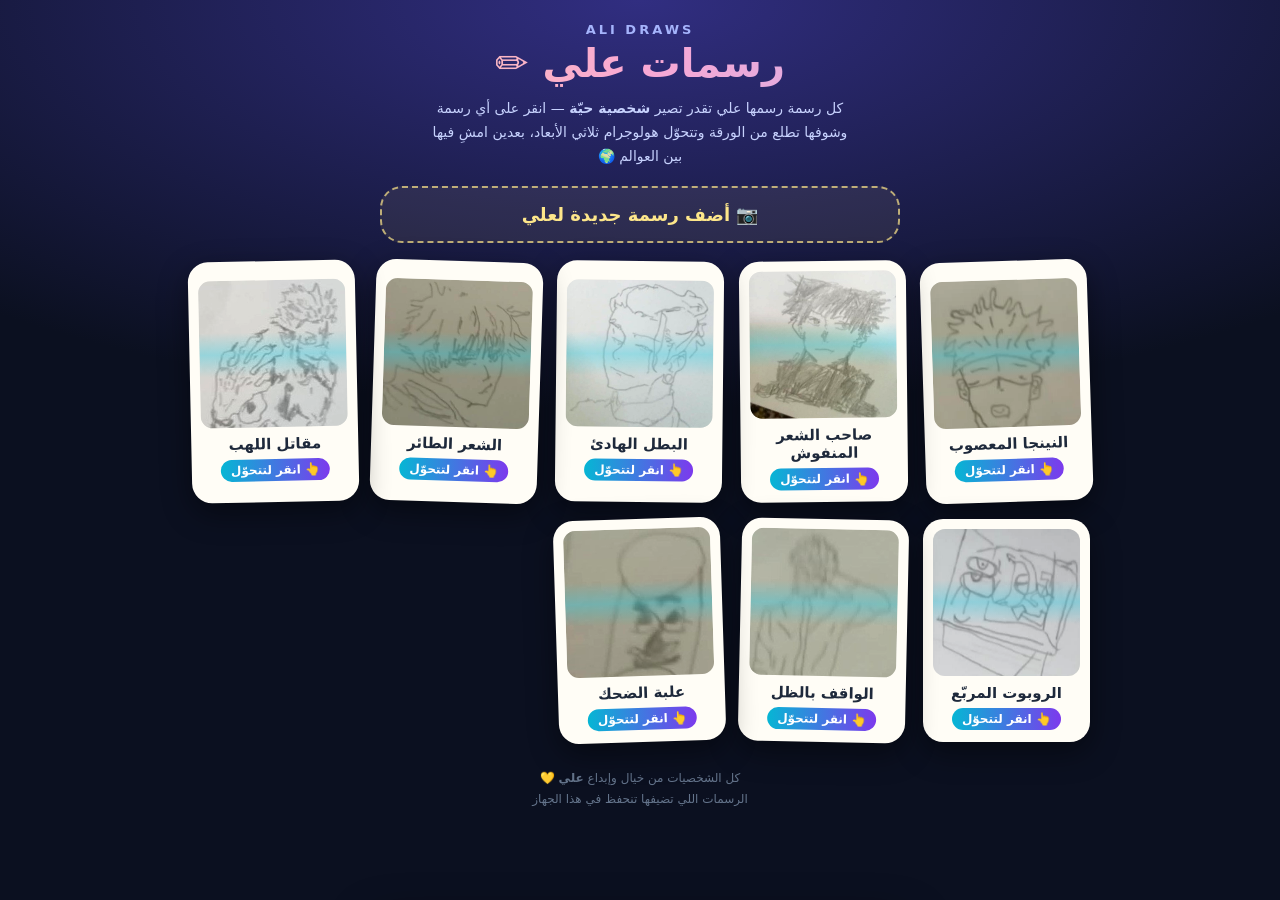
==== commit 99229db2: "رسمات علي 1.1: full rigged character option, fixed upside-down drawing - Choose per drawing: cut-out" ====
--- a/apps/ali-draws/index.html
+++ b/apps/ali-draws/index.html
@@ -117,6 +117,18 @@
   <aside class="sheet" id="editSheet">
     <h3>🎨 عدّل الشخصية</h3>
     <input class="txt" id="eName" maxlength="24" placeholder="الاسم">
+    <div class="lbl">🧍 النوع</div><div class="chips" id="eKind"></div>
+    <div id="eFullBox">
+      <div class="lbl">👕 اللبس</div><div class="chips" id="eOutfit"></div>
+      <div class="lbl">🧑 لون البشرة</div><div class="sw" id="eSkin"></div>
+      <div class="lbl">👔 لون الملابس</div><div class="sw" id="eShirt"></div>
+      <div class="lbl">👖 لون البنطلون</div><div class="sw" id="ePants"></div>
+      <div class="lbl">👟 لون الجزمة</div><div class="sw" id="eShoes"></div>
+      <div class="row"><span>📐 حد الرأس</span><input type="range" id="eCut" min="0.3" max="1" step="0.01"></div>
+      <div class="row"><span>🙂 حجم الرأس</span><input type="range" id="eHead" min="0.9" max="1.9" step="0.05"></div>
+      <div class="row"><span>💪 الجسم</span><input type="range" id="eBuild" min="0.8" max="1.3" step="0.02"></div>
+      <div class="row"><span>🦵 طول الرجلين</span><input type="range" id="eLegs" min="0.75" max="1.3" step="0.02"></div>
+    </div>
     <div class="lbl">✨ الشكل</div><div class="chips" id="eStyle"></div>
     <div class="lbl">🖍️ لون الخطوط</div><div class="sw" id="eLine"></div>
     <div class="lbl">🎨 لون الجسم</div><div class="sw" id="eFill"></div>
@@ -138,6 +150,13 @@
     <button class="big gray" data-close type="button">إغلاق</button>
   </aside>
 </section>
+<aside class="sheet" id="kindSheet">
+  <h3>✨ <span id="kindName"></span></h3>
+  <p style="text-align:center;color:#94a3b8;margin:0 0 6px;font-size:14px">كيف تبغى الرسمة تصحى؟</p>
+  <button class="big" id="kCut" type="button" style="text-align:right">✂️ رسمة مقصوصة<br><small style="font-weight:600;opacity:.85">نفس رسمة علي بالضبط، تطلع من الورقة وتمشي كأنها مقصوصة بسماكة</small></button>
+  <button class="big" id="kFull" type="button" style="text-align:right;background:linear-gradient(90deg,#f59e0b,#ec4899)">🧍 شخصية كاملة<br><small style="font-weight:600;opacity:.9">رأس الرسمة على جسم كرتوني كامل: رجلين وقدمين ويدين، يمشي ويجري وينط ويلوّح</small></button>
+  <button class="big gray" data-close type="button">إلغاء</button>
+</aside>
 <div id="busy">✨ أجهّز الرسمة…</div>
 
 <script src="process.js"></script>
@@ -145,6 +164,7 @@
 <script type="module">
 import * as THREE from 'three';
 import { Sky } from '../saeq-albatal/lib/Sky.js';
+import { createFullKit } from './fullbody.js';
 const $=s=>document.querySelector(s);
 const clamp=(v,a,b)=>Math.max(a,Math.min(b,v)),lerp=(a,b,t)=>a+(b-a)*t,rand=(a,b)=>a+Math.random()*(b-a);
 const ease=t=>t<.5?4*t*t*t:1-Math.pow(-2*t+2,3)/2,outBack=t=>{const c=1.70158,c3=c+1;return 1+c3*Math.pow(t-1,3)+c*Math.pow(t-1,2);},seg=(t,a,b)=>clamp((t-a)/(b-a),0,1);
@@ -172,7 +192,8 @@
 function renderGrid(){const g=$('#grid');g.innerHTML='';CHARS.forEach((c,i)=>{const b=document.createElement('button');b.className='dcard';b.type='button';b.style.setProperty('--r',((i*37)%7-3)*.6+'deg');
  b.innerHTML=`<div class="pic"><img alt="" draggable="false"><div class="scan" style="animation-delay:${(i%5)*.4}s"></div></div><b></b><span class="tap">👆 انقر لتتحوّل</span>`;
  b.querySelector('img').src=c.src;b.querySelector('b').textContent=c.name;if(!c.seed){const m=document.createElement('span');m.className='mine';m.textContent='جديدة';b.appendChild(m);}
- b.onclick=()=>openChar(c);g.appendChild(b);});}
+ b.onclick=()=>chooseKind(c);g.appendChild(b);});}
+let kindFor=null;function chooseKind(c){kindFor=c;$('#kindName').textContent=c.name;$('#kFull').style.order=ls.get('ali_kind','cut')==='full'?-1:0;sheet('kindSheet',true);}
 
 /* ======================= renderer ======================= */
 const canvas=$('#gl');let renderer=null,scene,camera,clock=new THREE.Clock();
@@ -241,9 +262,11 @@
   // squash on landing, stretch in the air
   const target=this.y>.02?1+clamp(this.vy*.03,-.12,.14):1;u.uSquash.value=lerp(u.uSquash.value,target,dt*12);if(this.land>0){this.land-=dt;u.uSquash.value=1-.22*Math.sin(Math.min(1,1-this.land/.25)*Math.PI);}
   this.shadow.material.opacity=.5*clamp(1-this.y/4,.15,1);this.shadow.position.y=.01;this.shadow.scale.setScalar(Math.max(.6,this.W*.9)*clamp(1-this.y/6,.5,1));}
+ steer(dt){if(Math.abs(this.vel.x)>.3)this.face=Math.sign(this.vel.x);this.inner.scale.x=lerp(this.inner.scale.x,this.W*this.face,dt*12);if(this.dance<=0)this.inner.rotation.y=lerp(this.inner.rotation.y,clamp(-this.vel.z*.06,-.45,.45)*this.face,dt*6);}
  dispose(){this.geo.dispose();this.layers.forEach(m=>m.material.dispose());this.shadow.geometry.dispose();}}
 const SHADOW_TEX=canvasTex(64,64,(x,w,h)=>{const g=x.createRadialGradient(32,32,0,32,32,32);g.addColorStop(0,'rgba(0,0,0,.7)');g.addColorStop(1,'rgba(0,0,0,0)');x.fillStyle=g;x.fillRect(0,0,w,h);});
 SHADOW_TEX.colorSpace=THREE.NoColorSpace;
+let FULL=null;
 const DOT_TEX=canvasTex(32,32,(x,w,h)=>{const g=x.createRadialGradient(16,16,0,16,16,16);g.addColorStop(0,'rgba(255,255,255,1)');g.addColorStop(.35,'rgba(255,255,255,.7)');g.addColorStop(1,'rgba(255,255,255,0)');x.fillStyle=g;x.fillRect(0,0,w,h);});
 
 /* ======================= worlds ======================= */
@@ -322,8 +345,11 @@
 async function samplePoints(def){const img=new Image();img.src=def.mask;await img.decode();const c=document.createElement('canvas');c.width=img.width;c.height=img.height;const x=c.getContext('2d');x.drawImage(img,0,0);const d=x.getImageData(0,0,c.width,c.height).data;
  const pts=[];for(let k=0;k<20000&&pts.length<PARTICLES;k++){const i=Math.floor(Math.random()*c.width),j=Math.floor(Math.random()*c.height);const o=(j*c.width+i)*4;if(d[o]>120||(d[o+1]>200&&Math.random()<.15))pts.push([i/c.width,1-j/c.height]);}
  while(pts.length<PARTICLES)pts.push([Math.random(),Math.random()]);return pts;}
-async function openChar(def){$('#busy').classList.add('on');try{initGL();show('play');
- if(!world||world.key!==worldKey)buildWorld(worldKey);if(hero){scene.remove(hero.group);hero.dispose();}hero=await makeCharacter(def);hero.def=def;
+let pendingBody=null;
+async function openChar(def,kind){$('#busy').classList.add('on');try{initGL();show('play');if(!FULL)FULL=createFullKit(THREE,{Character,SHADOW_TEX});
+ if(!world||world.key!==worldKey)buildWorld(worldKey);if(hero){scene.remove(hero.group);hero.dispose();}if(pendingBody){scene.remove(pendingBody.group);pendingBody=null;}
+ kind=kind||def.cfg.kind||'cut';def.cfg.kind=kind;hero=await makeCharacter(def);hero.def=def;
+ if(kind==='full'){const c=Object.assign({outfit:'casual',build:1,legs:1},def.cfg);pendingBody=new FULL.FullBody(def,hero.tex.image,c);pendingBody.group.visible=false;}
  const pts=await samplePoints(def);await startTransform(def,pts);}catch(e){console.error(e);alert('ما قدرت أفتح الرسمة 😕');show('gallery');}finally{$('#busy').classList.remove('on');}}
 async function startTransform(def,pts){mode='transform';tf=0;hero.transforming=true;starsGot=0;updStars();playUI(false);
  // the paper sheet with Ali's drawing, standing in front of the camera
@@ -349,7 +375,7 @@
  camera.position.set(0,gx+2.6,-3+Math.max(6.2,lh*2.3));camera.lookAt(0,gx+2.6,-3);
  sfx.whoosh();banner('');hint('✨ الرسمة تصحى…');}
 const TF_LEN=4.2;
-function stepTransform(dt){tf+=dt;const t=tf,st=stage,H=hero,gy=st.g.position.y;
+function stepTransform(dt){tf+=dt;if(pendingBody&&tf>=2.3){stepAssemble(dt);return;}const t=tf,st=stage,H=hero,gy=st.g.position.y;
  // 0.0–1.1  scan beam sweeps the drawing, its lines start glowing
  const scan=seg(t,.15,1.15);st.lines.material.uniforms.uScan.value=lerp(1.05,-.05,ease(scan));
  // 0.9–1.9  the hologram rises out of the page, layer by layer (thickness grows), particles burst from the lines
@@ -377,7 +403,34 @@
  camera.position.lerpVectors(near,far,ck);const look=new THREE.Vector3(0,lerp(gy+2.6,gy+H.H*.55,ck),lerp(-3,cz,ck));camera.lookAt(look);camLook.copy(look);
  if(t>=3.5&&!H.saidHi){H.saidHi=true;banner(`✨ ${H.def.name} صار حقيقي!`);hint('👈 حرّك العصا وامشِ • ⤴️ نط • 🚪 ادفع الأبواب');}
  if(t>=TF_LEN){finishTransform();}}
-function finishTransform(){mode='play';const H=hero;H.transforming=false;H.flashed=H.landed=H.saidHi=false;H.inner.rotation.y=0;H.inner.position.set(0,0,0);H.apply();H.setThick(1);H.u.uReveal.value=1.2;H.u.uReal.value=H.base;H.shadow.visible=true;
+const TF_FULL=5.0;
+function stepAssemble(dt){const t=tf,st=stage,I=hero,B=pendingBody,gy=st.g.position.y;
+ if(!B.started){B.started=true;B.group.position.copy(I.group.position);B.group.position.y=gy;B.group.visible=true;scene.add(B.group);B.yaw=0;B.inner.rotation.y=0;
+  B.parts={torso:[],arms:[],legs:[],neck:[]};const R=B.rig;
+  const grab=(obj,list)=>obj.traverse(o=>{if(o.isMesh&&o.material!==undefined&&o.parent&&!o.parent.isMesh)list.push(o);});
+  R.spine.children.forEach(o=>{if(o.isMesh)B.parts.torso.push(o);});grab(R.shL,B.parts.arms);grab(R.shR,B.parts.arms);grab(R.hipL,B.parts.legs);grab(R.hipR,B.parts.legs);R.neck.children.forEach(o=>{if(o.isMesh)B.parts.neck.push(o);});
+  B.head.u.uReal.value=0;B.head.u.uOpacity.value=0;B.inner.position.y=1;}
+ const a=seg(t,2.3,3.6);
+ // the full drawing shrinks and fades while the drawn head takes its place on top of the new body
+ I.u.uOpacity.value=1-seg(t,2.3,2.8);I.inner.scale.multiplyScalar(1-dt*1.2);
+ B.head.u.uOpacity.value=seg(t,2.4,2.9);B.head.u.uReal.value=seg(t,2.6,3.3)*B.head.base;
+ // body parts build up from the neck down: torso -> arms -> legs, as glowing hologram that turns solid
+ const grow=(list,a0,a1)=>{const k=seg(a,a0,a1),e=k<=0?0:outBack(k);list.forEach(m=>m.scale.setScalar(Math.max(.001,e)));};
+ grow(B.parts.neck,0,.2);grow(B.parts.torso,.08,.42);grow(B.parts.arms,.25,.6);grow(B.parts.legs,.4,.8);
+ B.setGlow(1.6*(1-seg(t,3.0,3.8)),hero.cfg.holo);
+ if(ringFx.visible){const k=seg(t,2.25,2.9);ringFx.position.set(0,gy+1.4+I.H*.5,I.group.position.z);ringFx.scale.setScalar(.3+k*4);ringFx.material.opacity=1-k;if(k>=1)ringFx.visible=false;}
+ if(parts)parts.material.opacity*=Math.max(0,1-dt*3);
+ // hover, then drop, land and wave hello
+ const drop=seg(t,3.7,4.05);B.inner.position.y=lerp(1,0,drop*drop);B.y=B.inner.position.y;
+ if(drop>=1&&!B.landed){B.landed=true;B.land=.25;sfx.land();dust.position.set(B.group.position.x,gy+.03,B.group.position.z);}
+ if(B.landed){const k=seg(t,4.05,4.6);dust.scale.setScalar(.5+k*3);dust.material.opacity=.6*(1-k);if(t>4.15&&!B.waved){B.waved=true;B.wave=1.3;}}
+ B.update(dt,t,false,0);B.lookAt(camera.position);
+ const pb=seg(t,3.0,4.0);st.g.position.z=-3-pb*6;st.g.visible=pb<1;st.g.traverse(o=>{if(o.material&&'opacity'in o.material&&o!==st.lines){o.material.transparent=true;o.material.opacity=Math.min(o.material.opacity,1-pb);}});
+ const cz=B.group.position.z,ck=ease(seg(t,2.6,TF_FULL));const near=new THREE.Vector3(0,gy+2.6,-3+Math.max(6.2,st.lh*2.3)),far=new THREE.Vector3(0,gy+B.H*1.05+2.4,cz+5.2+B.H*1.5);
+ camera.position.lerpVectors(near,far,ck);const look=new THREE.Vector3(0,lerp(gy+2.6,gy+B.H*.55,ck),lerp(-3,cz,ck));camera.lookAt(look);camLook.copy(look);
+ if(t>=4.1&&!B.saidHi){B.saidHi=true;banner(`✨ ${I.def.name} صار شخصية حقيقية!`);hint('👈 حرّك العصا وامشِ • ⤴️ نط • 💃 رقصة • 🚪 ادفع الأبواب');}
+ if(t>=TF_FULL){scene.remove(I.group);I.dispose();hero=B;B.def=I.def;B.vel.set(0,0,0);pendingBody=null;B.setGlow(0,'#000');finishTransform();}}
+function finishTransform(){mode='play';const H=hero;if(H.full){H.inner.position.y=0;H.y=0;H.group.position.y=world.ground(H.group.position.x,H.group.position.z);if(stage){scene.remove(stage.g);stage=null;}if(parts)parts.material.opacity=0;playUI(true);setTimeout(()=>banner(''),2200);spawnFriends();return;}H.transforming=false;H.flashed=H.landed=H.saidHi=false;H.inner.rotation.y=0;H.inner.position.set(0,0,0);H.apply();H.setThick(1);H.u.uReveal.value=1.2;H.u.uReal.value=H.base;H.shadow.visible=true;
  if(stage){scene.remove(stage.g);stage=null;}if(parts)parts.material.opacity=0;H.group.position.y=world.ground(H.group.position.x,H.group.position.z);playUI(true);setTimeout(()=>banner(''),2200);spawnFriends();}
 
 /* ======================= play ======================= */
@@ -387,10 +440,8 @@
 function stepPlay(dt,t){const H=hero,k=IN.keys;let ix=IN.x+((k.arrowright||k.d)?1:0)-((k.arrowleft||k.a)?1:0),iy=IN.y+((k.arrowdown||k.s)?1:0)-((k.arrowup||k.w)?1:0);const L=Math.hypot(ix,iy);if(L>1){ix/=L;iy/=L;}
  const spd=4.2*Math.max(.8,Math.sqrt(H.cfg.size));const tv=new THREE.Vector3(ix*spd,0,iy*spd);H.vel.lerp(tv,1-Math.exp(-dt*10));const moving=H.vel.length()>.25;
  const p=H.group.position;p.x+=H.vel.x*dt;p.z+=H.vel.z*dt;const b=world.bounds;p.x=clamp(p.x,-b,b);p.z=clamp(p.z,-b,world.limitZ||b);
- if(Math.abs(H.vel.x)>.3)H.face=Math.sign(H.vel.x);H.inner.scale.x=lerp(H.inner.scale.x,H.W*H.face,dt*12);
- // turn a little toward the walking direction (stays readable: it is a drawing!)
- if(H.dance<=0)H.inner.rotation.y=lerp(H.inner.rotation.y,clamp(-H.vel.z*.06,-.45,.45)*H.face,dt*6);
- const g=world.ground(p.x,p.z),G=WORLDS[worldKey].g;if((IN.jump||k[' '])&&H.y<=.001){H.vy=Math.sqrt(2*G*(worldKey==='space'?4.5:1.6));sfx.jump();}IN.jump=false;
+ H.steer(dt);
+ const g=world.ground(p.x,p.z),G=WORLDS[worldKey].g;if((IN.jump||k[' '])&&H.y<=.001){if(H.full)H.crouch=1;H.vy=Math.sqrt(2*G*(worldKey==='space'?4.5:1.6));sfx.jump();}IN.jump=false;
  H.vy-=G*dt;H.y=Math.max(0,H.y+H.vy*dt);if(H.y===0&&H.vy<-2){H.land=.25;sfx.land();}if(H.y===0)H.vy=0;p.y=g;H.inner.position.y=H.y;
  H.update(dt,t,moving&&H.y<.05,H.vel.length());
  // stars
@@ -402,7 +453,7 @@
  for(const f of friends)stepFriend(f,dt,t);
  for(const pl of world.props)if(pl.userData.fly){pl.position.x+=Math.cos(t*.3)*dt*pl.userData.fly*4;pl.position.z+=Math.sin(t*.3)*dt*pl.userData.fly*4;pl.rotation.z=Math.PI/2+Math.sin(t)*.2;}
  // follow camera (3/4 view so the drawing always faces you)
- const want=new THREE.Vector3(p.x,p.y+H.H*1.05+2.4,p.z+5.2+H.H*1.5);camera.position.lerp(want,1-Math.exp(-dt*4));camLook.lerp(new THREE.Vector3(p.x,p.y+H.y*.5+H.H*.5,p.z),1-Math.exp(-dt*6));camera.lookAt(camLook);}
+ const want=new THREE.Vector3(p.x,p.y+H.H*1.05+2.4,p.z+5.2+H.H*1.5);camera.position.lerp(want,1-Math.exp(-dt*4));camLook.lerp(new THREE.Vector3(p.x,p.y+H.y*.5+H.H*.5,p.z),1-Math.exp(-dt*6));camera.lookAt(camLook);if(H.full)H.lookAt(camera.position);}
 async function goWorld(key,viaDoor){if(mode==='portal')return;const from=worldKey;mode='portal';sfx.whoosh();flash(true);await new Promise(r=>setTimeout(r,260));
  friends.forEach(f=>scene.remove(f.c.group));buildWorld(key);scene.add(hero.group);
  const d=viaDoor?(world.doors.find(x=>x.userData.to===from)||world.doors[0]):null;hero.group.position.set(0,world.ground(0,4),4);if(d){const v=new THREE.Vector3(0,0,3.2);d.localToWorld(v);hero.group.position.set(v.x,world.ground(v.x,v.z),v.z);}
@@ -432,11 +483,12 @@
 function flash(on){const f=$('#flash');if(on===false){f.style.opacity=0;return;}f.style.opacity=.85;if(on!==true)setTimeout(()=>f.style.opacity=0,180);}
 function sheet(id,on){document.querySelectorAll('.sheet').forEach(s=>s.classList.toggle('on',s.id===id&&on));}
 document.querySelectorAll('[data-close]').forEach(b=>b.onclick=()=>sheet(null,false));
+$('#kCut').onclick=()=>{sheet(null,false);ls.set('ali_kind','cut');openChar(kindFor,'cut');};$('#kFull').onclick=()=>{sheet(null,false);ls.set('ali_kind','full');openChar(kindFor,'full');};
 
 /* joystick */
 {const st=$('#stick'),kn=$('#knob');let id=null;const set=e=>{const r=st.getBoundingClientRect();let x=(e.clientX-r.left-r.width/2)/(r.width/2),y=(e.clientY-r.top-r.height/2)/(r.height/2);const l=Math.hypot(x,y);if(l>1){x/=l;y/=l;}IN.x=x;IN.y=y;kn.style.transform=`translate(${x*42}px,${y*42}px)`;};
  st.addEventListener('pointerdown',e=>{id=e.pointerId;st.setPointerCapture(id);set(e);ac();});st.addEventListener('pointermove',e=>{if(e.pointerId===id)set(e);});const up=e=>{if(e.pointerId!==id)return;id=null;IN.x=IN.y=0;kn.style.transform='';};st.addEventListener('pointerup',up);st.addEventListener('pointercancel',up);}
-$('#aJump').onclick=()=>{IN.jump=true;};$('#aDance').onclick=()=>{if(hero){hero.dance=1.4;sfx.shine();}};
+$('#aJump').onclick=()=>{IN.jump=true;};$('#aDance').onclick=()=>{if(hero){if(hero.full&&Math.random()<.4)hero.wave=1.4;else hero.dance=1.4;sfx.shine();}};
 addEventListener('keydown',e=>{IN.keys[e.key.toLowerCase()]=true;});addEventListener('keyup',e=>{IN.keys[e.key.toLowerCase()]=false;});
 $('#pBack').onclick=()=>{mode='idle';sheet(null,false);show('gallery');};
 $('#pWorld').onclick=()=>{const c=$('#worldChips');c.innerHTML='';Object.entries(WORLDS).forEach(([k,w])=>{const b=document.createElement('button');b.type='button';b.textContent=w.name;if(k===worldKey)b.className='on';b.onclick=()=>{sheet(null,false);goWorld(k,false);};c.appendChild(b);});sheet('worldSheet',true);};
@@ -448,14 +500,25 @@
 const HOLO_C=['#22d3ee','#a78bfa','#4ade80','#fb923c','#f472b6','#facc15','#ffffff'];
 function swatches(box,list,key){box.innerHTML='';list.forEach(c=>{const b=document.createElement('button');b.type='button';b.style.background=c;if(hero.cfg[key]===c)b.className='on';b.onclick=()=>{hero.cfg[key]=c;hero.apply();swatches(box,list,key);};box.appendChild(b);});
  const i=document.createElement('input');i.type='color';i.value=hero.cfg[key];i.oninput=()=>{hero.cfg[key]=i.value;hero.apply();};box.appendChild(i);}
-$('#pEdit').onclick=()=>{if(!hero)return;$('#eName').value=hero.def.name;const st=$('#eStyle');st.innerHTML='';[['real','🎨 حقيقي'],['holo','💠 هولوجرام'],['pencil','✏️ رصاص']].forEach(([k,l])=>{const b=document.createElement('button');b.type='button';b.textContent=l;if(hero.cfg.style===k)b.className='on';b.onclick=()=>{hero.cfg.style=k;hero.apply();st.querySelectorAll('button').forEach(x=>x.classList.toggle('on',x===b));};st.appendChild(b);});
+$('#pEdit').onclick=()=>{if(!hero)return;$('#eName').value=hero.def.name;
+ const ek=$('#eKind');ek.innerHTML='';[['cut','✂️ مقصوصة'],['full','🧍 شخصية كاملة']].forEach(([k,l])=>{const b=document.createElement('button');b.type='button';b.textContent=l;if((hero.full?'full':'cut')===k)b.className='on';
+  b.onclick=()=>{if((hero.full?'full':'cut')===k)return;sheet(null,false);hero.def.cfg=Object.assign({},hero.cfg,{kind:k});openChar(hero.def,k);};ek.appendChild(b);});
+ $('#eFullBox').style.display=hero.full?'':'none';
+ if(hero.full){const O=FULL.OUTFITS,oc=$('#eOutfit');oc.innerHTML='';Object.entries(O).forEach(([k,o])=>{const b=document.createElement('button');b.type='button';b.textContent=o.name;if((hero.cfg.outfit||'casual')===k)b.className='on';
+   b.onclick=()=>{hero.cfg.outfit=k;['shirt','pants','shoes'].forEach(x=>delete hero.cfg[x]);hero.apply();$('#pEdit').onclick();};oc.appendChild(b);});
+  const cur=(k,d)=>hero.cfg[k]||d;const o=O[hero.cfg.outfit||'casual'];
+  const SK=['#fde7c8','#f5cfa5','#e0ac69','#c68642','#8d5524','#5c3a21'],CL=['#f8fafc','#111827','#3b82f6','#dc2626','#16a34a','#7c3aed','#f59e0b','#ec4899','#0ea5e9','#78716c'];
+  if(!hero.cfg.skin)hero.cfg.skin=hero.cfg.fill;if(!hero.cfg.shirt)hero.cfg.shirt=o.shirt;if(!hero.cfg.pants)hero.cfg.pants=o.pants;if(!hero.cfg.shoes)hero.cfg.shoes=o.shoes;
+  swatches($('#eSkin'),SK,'skin');swatches($('#eShirt'),CL,'shirt');swatches($('#ePants'),CL,'pants');swatches($('#eShoes'),CL,'shoes');
+  const ec=$('#eCut');ec.value=hero.cfg.headCut!=null?hero.cfg.headCut:hero.cut;ec.onchange=()=>{hero.cfg.headCut=+ec.value;hero.apply();};
+  [['#eBuild','build',1],['#eLegs','legs',1],['#eHead','headK',1.35]].forEach(([s2,k,d0])=>{const el=$(s2);el.value=hero.cfg[k]||d0;el.onchange=()=>{hero.cfg[k]=+el.value;hero.apply();};});}const st=$('#eStyle');st.innerHTML='';[['real','🎨 حقيقي'],['holo','💠 هولوجرام'],['pencil','✏️ رصاص']].forEach(([k,l])=>{const b=document.createElement('button');b.type='button';b.textContent=l;if(hero.cfg.style===k)b.className='on';b.onclick=()=>{hero.cfg.style=k;hero.apply();st.querySelectorAll('button').forEach(x=>x.classList.toggle('on',x===b));};st.appendChild(b);});
  swatches($('#eLine'),LINE_C,'line');swatches($('#eFill'),FILL_C,'fill');swatches($('#eHolo'),HOLO_C,'holo');
- [['#eSize','size'],['#eW','sw'],['#eH','sh'],['#eT','thick'],['#eGlow','glow']].forEach(([s,k])=>{const el=$(s);el.value=hero.cfg[k];el.oninput=()=>{hero.cfg[k]=+el.value;hero.apply();};});
+ [['#eSize','size'],['#eW','sw'],['#eH','sh'],['#eT','thick'],['#eGlow','glow']].forEach(([s,k])=>{const el=$(s);el.value=hero.cfg[k];const f=()=>{hero.cfg[k]=+el.value;hero.apply();};el.oninput=hero.full?null:f;el.onchange=f;});
  $('#eDel').style.display=hero.def.seed?'none':'';sheet('editSheet',true);};
 $('#eSave').onclick=async()=>{const d=hero.def;d.name=$('#eName').value.trim()||d.name;d.cfg=Object.assign({},hero.cfg);
  if(d.seed){const s=ls.get('ali_seed_cfg',{});s[d.id]={name:d.name,cfg:d.cfg};ls.set('ali_seed_cfg',s);}else await DB.put({id:d.id,name:d.name,src:d.src,mask:d.mask,cfg:d.cfg,created:d.created});
  sheet(null,false);hint('💾 انحفظت');renderGrid();};
-$('#eReplay').onclick=async()=>{sheet(null,false);hero.cfg=Object.assign({},hero.cfg);const pts=await samplePoints(hero.def);hero.group.position.set(0,world.ground(0,-3),-3);await startTransform(hero.def,pts);};
+$('#eReplay').onclick=async()=>{sheet(null,false);hero.def.cfg=Object.assign({},hero.cfg);openChar(hero.def,hero.full?'full':'cut');};
 $('#eDel').onclick=async()=>{if(!confirm('أكيد تبغى تحذف هذي الرسمة؟'))return;await DB.del(hero.def.id);await loadChars();renderGrid();sheet(null,false);mode='idle';show('gallery');};
 
 /* ======================= export: transparent PNG + 3D-print STL ======================= */
@@ -507,7 +570,7 @@
   const out=AliProcess.process(c);if(!out){alert('ما لقيت خطوط واضحة في الصورة 😕 جرّب صورة أوضح أو قرّب أكثر');return;}
   const small=document.createElement('canvas');const k=Math.min(1,640/Math.max(c.width,c.height));small.width=Math.round(c.width*k);small.height=Math.round(c.height*k);small.getContext('2d').drawImage(c,0,0,small.width,small.height);
   const def={id:'u'+Date.now(),name:$('#newName').value.trim()||'شخصية علي الجديدة',src:small.toDataURL('image/jpeg',.88),mask:out.url,cfg:Object.assign({},DEF),created:Date.now()};
-  await DB.put(def);await loadChars();renderGrid();$('#busy').classList.remove('on');openChar(CHARS.find(x=>x.id===def.id));}catch(e){console.error(e);alert('صار خطأ في تجهيز الرسمة');}finally{$('#busy').classList.remove('on');}};
+  await DB.put(def);await loadChars();renderGrid();$('#busy').classList.remove('on');show('gallery');chooseKind(CHARS.find(x=>x.id===def.id));}catch(e){console.error(e);alert('صار خطأ في تجهيز الرسمة');}finally{$('#busy').classList.remove('on');}};
 
 /* ======================= main loop ======================= */
 function loop(){requestAnimationFrame(loop);if(!renderer||!$('#play').classList.contains('on'))return;const dt=Math.min(.05,clock.getDelta()),t=clock.elapsedTime;
@@ -517,7 +580,7 @@
 requestAnimationFrame(loop);
 worldKey=ls.get('ali_world','paper');if(!WORLDS[worldKey])worldKey='paper';
 await loadChars();renderGrid();
-window.__ALI={get tf(){return tf},get mode(){return mode},get hero(){return hero},get world(){return world},goWorld,get stars(){return starsGot}};
+window.__ALI={get pending(){return pendingBody},get tf(){return tf},get mode(){return mode},get hero(){return hero},get world(){return world},goWorld,get stars(){return starsGot}};
 </script>
 </body>
 </html>
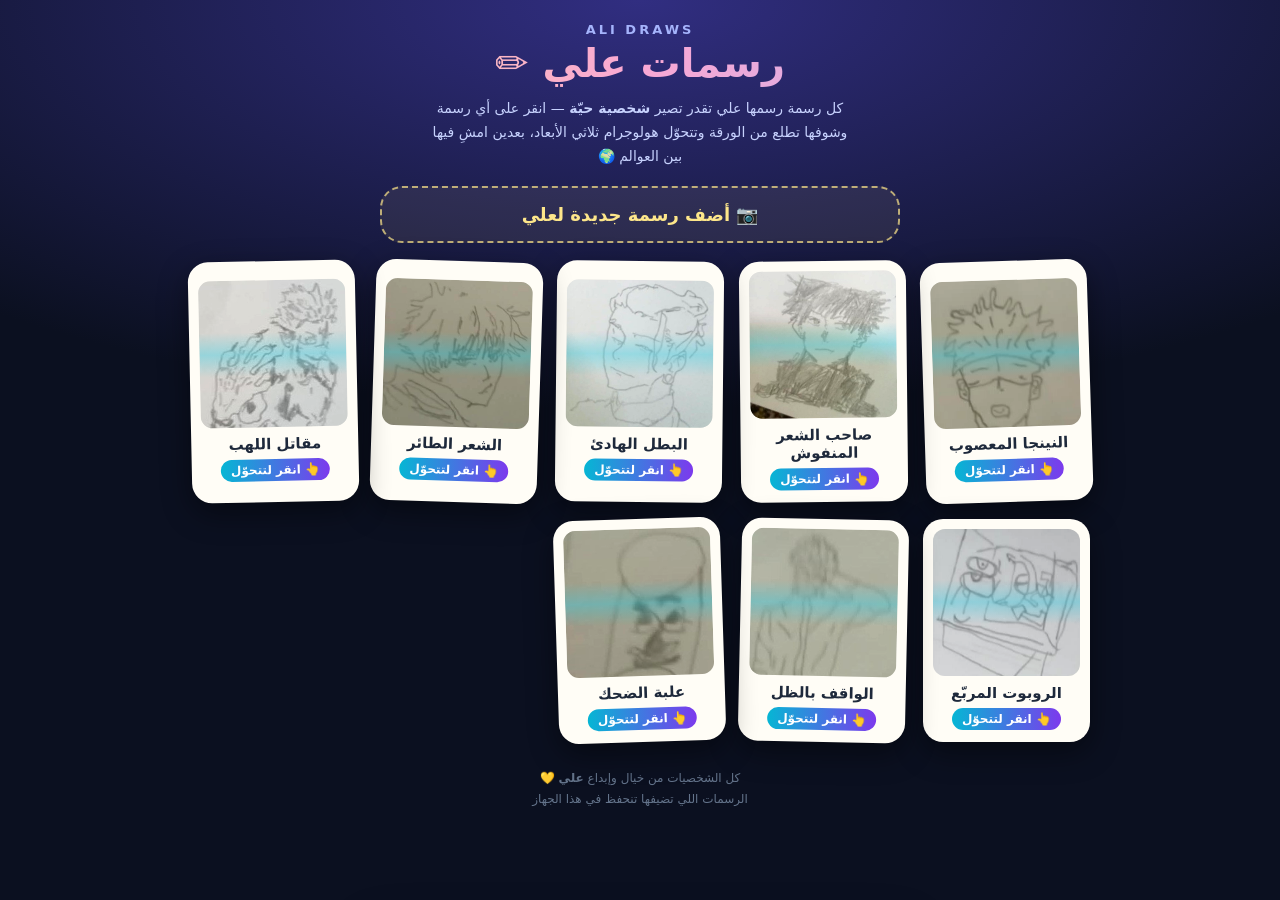
==== commit 9a010c12: "رسمات علي 1.2: AI redraw into a full-colour character (Gemini via Netlify function) - netlify/functi" ====
--- a/apps/ali-draws/index.html
+++ b/apps/ali-draws/index.html
@@ -155,6 +155,7 @@
   <p style="text-align:center;color:#94a3b8;margin:0 0 6px;font-size:14px">كيف تبغى الرسمة تصحى؟</p>
   <button class="big" id="kCut" type="button" style="text-align:right">✂️ رسمة مقصوصة<br><small style="font-weight:600;opacity:.85">نفس رسمة علي بالضبط، تطلع من الورقة وتمشي كأنها مقصوصة بسماكة</small></button>
   <button class="big" id="kFull" type="button" style="text-align:right;background:linear-gradient(90deg,#f59e0b,#ec4899)">🧍 شخصية كاملة<br><small style="font-weight:600;opacity:.9">رأس الرسمة على جسم كرتوني كامل: رجلين وقدمين ويدين، يمشي ويجري وينط ويلوّح</small></button>
+  <button class="big" id="kAI" type="button" style="text-align:right;background:linear-gradient(90deg,#7c3aed,#06b6d4)">🪄 أنمي ملوّن بالذكاء الاصطناعي<br><small style="font-weight:600;opacity:.9">يعيد رسمها شخصية كاملة ملوّنة من الراس للرجول بنفس تصميم علي، وتصير شخصية جديدة تمشي (يحتاج تسجيل دخول)</small></button>
   <button class="big gray" data-close type="button">إلغاء</button>
 </aside>
 <div id="busy">✨ أجهّز الرسمة…</div>
@@ -225,7 +226,7 @@
  p.z+=uLayer;
  gl_Position=projectionMatrix*modelViewMatrix*vec4(p,1.);}`;
 const CHAR_FS=`
-uniform sampler2D uMask;uniform vec3 uLine,uFill,uHolo;uniform float uReal,uTime,uSide,uGlow,uReveal,uOpacity,uPencil;
+uniform sampler2D uMask,uArt;uniform vec3 uLine,uFill,uHolo;uniform float uReal,uTime,uSide,uGlow,uReveal,uOpacity,uPencil,uArtMode;
 varying vec2 vUv;varying float vLayer;
 void main(){vec4 m=texture2D(uMask,vUv);float L=m.r,B=m.g,A=m.a;
  if(vUv.y>uReveal)discard;
@@ -234,11 +235,12 @@
  vec3 fill=uSide>.5?uFill*.62:uFill;vec3 real=mix(fill,uLine,uSide>.5?0.:L);
  real=mix(real,mix(vec3(1.),vec3(.12),L),uPencil);
  float aReal=uSide>.5?step(.5,B):max(B,L);
+ if(uArtMode>.5){vec4 art=texture2D(uArt,vUv);real=mix(uSide>.5?art.rgb*.55:art.rgb,mix(vec3(1.),vec3(.12),L),uPencil);aReal=uSide>.5?step(.5,art.a):art.a;}
  // hologram look: glowing lines, faint body, scanlines and flicker
  float scan=.55+.45*sin(vUv.y*220.-uTime*9.);float flick=.88+.12*sin(uTime*37.)*sin(uTime*13.);
  vec3 holo=uHolo*(.25*B+1.7*L)*scan*flick;float aHolo=(B*.32+L*.95)*(uSide>.5?.35:1.);
  vec3 col=mix(holo,real,uReal);float a=mix(aHolo,aReal,uReal);
- col+=uHolo*uGlow*L*(1.-uSide)*.6+edgeLine*uHolo*2.5;
+ col+=uHolo*uGlow*L*(1.-uSide)*.6*(1.-uArtMode*uReal)+edgeLine*uHolo*2.5;
  a=max(a,edgeLine);a*=uOpacity;if(a<.04)discard;
  gl_FragColor=vec4(col,a);
  #include <colorspace_fragment>
@@ -246,7 +248,7 @@
 class Character{
  constructor(def,tex){this.def=def;this.cfg=Object.assign({},def.cfg);this.tex=tex;this.group=new THREE.Group();this.inner=new THREE.Group();this.group.add(this.inner);
   this.aspect=tex.image.width/tex.image.height;this.layers=[];this.N=10;this.u={uTime:{value:0},uWalk:{value:0},uPhase:{value:0},uSquash:{value:1},uLean:{value:0},uWave:{value:0},uReal:{value:1},uReveal:{value:1.2},uOpacity:{value:1},uGlow:{value:.35},uPencil:{value:0},
-   uLine:{value:new THREE.Color()},uFill:{value:new THREE.Color()},uHolo:{value:new THREE.Color()},uDepth:{value:1}};
+   uLine:{value:new THREE.Color()},uFill:{value:new THREE.Color()},uHolo:{value:new THREE.Color()},uDepth:{value:1},uArt:{value:def.artTex||null},uArtMode:{value:def.artTex?1:0}};
   this.geo=new THREE.PlaneGeometry(1,1,20,32);this.geo.translate(0,.5,0);
   for(let i=0;i<this.N;i++){const side=i>0&&i<this.N-1;const mat=new THREE.ShaderMaterial({vertexShader:CHAR_VS,fragmentShader:CHAR_FS,transparent:true,side:THREE.DoubleSide,depthWrite:true,
     uniforms:Object.assign({},this.u,{uMask:{value:tex},uLayer:{value:0},uSide:{value:side?1:0}})});const m=new THREE.Mesh(this.geo,mat);m.renderOrder=i;this.inner.add(m);this.layers.push(m);}
@@ -338,7 +340,7 @@
 /* ======================= the transformation (drawing -> hologram -> real) ======================= */
 let hero=null,friends=[],stage=null,mode='idle',tf=0,starsGot=0;
 const PARTICLES=1400;let parts=null,partData=null,ringFx=null,dust=null;
-async function makeCharacter(def){const tex=await loadTex(def.mask,false);tex.colorSpace=THREE.NoColorSpace;tex.generateMipmaps=true;tex.minFilter=THREE.LinearMipmapLinearFilter;return new Character(def,tex);}
+async function makeCharacter(def){if(def.art&&!def.artTex){def.artTex=await loadTex(def.art,true);}const tex=await loadTex(def.mask,false);tex.colorSpace=THREE.NoColorSpace;tex.generateMipmaps=true;tex.minFilter=THREE.LinearMipmapLinearFilter;return new Character(def,tex);}
 async function pencilTex(def){const img=new Image();img.src=def.mask;await img.decode();const c=document.createElement('canvas');c.width=img.width;c.height=img.height;const x=c.getContext('2d');x.drawImage(img,0,0);
  const d=x.getImageData(0,0,c.width,c.height),o=x.createImageData(c.width,c.height);for(let i=0;i<c.width*c.height;i++){const L=d.data[i*4]/255;const g=58+20*Math.random();o.data[i*4]=255-(255-g)*L;o.data[i*4+1]=253-(253-g)*L;o.data[i*4+2]=246-(246-g-6)*L;o.data[i*4+3]=255;}
  x.putImageData(o,0,0);const t=new THREE.CanvasTexture(c);t.colorSpace=THREE.SRGBColorSpace;t.anisotropy=8;return t;}
@@ -483,6 +485,7 @@
 function flash(on){const f=$('#flash');if(on===false){f.style.opacity=0;return;}f.style.opacity=.85;if(on!==true)setTimeout(()=>f.style.opacity=0,180);}
 function sheet(id,on){document.querySelectorAll('.sheet').forEach(s=>s.classList.toggle('on',s.id===id&&on));}
 document.querySelectorAll('[data-close]').forEach(b=>b.onclick=()=>sheet(null,false));
+$('#kAI').onclick=()=>{sheet(null,false);aiRedraw(kindFor);};
 $('#kCut').onclick=()=>{sheet(null,false);ls.set('ali_kind','cut');openChar(kindFor,'cut');};$('#kFull').onclick=()=>{sheet(null,false);ls.set('ali_kind','full');openChar(kindFor,'full');};
 
 /* joystick */
@@ -516,7 +519,7 @@
  [['#eSize','size'],['#eW','sw'],['#eH','sh'],['#eT','thick'],['#eGlow','glow']].forEach(([s,k])=>{const el=$(s);el.value=hero.cfg[k];const f=()=>{hero.cfg[k]=+el.value;hero.apply();};el.oninput=hero.full?null:f;el.onchange=f;});
  $('#eDel').style.display=hero.def.seed?'none':'';sheet('editSheet',true);};
 $('#eSave').onclick=async()=>{const d=hero.def;d.name=$('#eName').value.trim()||d.name;d.cfg=Object.assign({},hero.cfg);
- if(d.seed){const s=ls.get('ali_seed_cfg',{});s[d.id]={name:d.name,cfg:d.cfg};ls.set('ali_seed_cfg',s);}else await DB.put({id:d.id,name:d.name,src:d.src,mask:d.mask,cfg:d.cfg,created:d.created});
+ if(d.seed){const s=ls.get('ali_seed_cfg',{});s[d.id]={name:d.name,cfg:d.cfg};ls.set('ali_seed_cfg',s);}else await DB.put({id:d.id,name:d.name,src:d.src,mask:d.mask,art:d.art,cfg:d.cfg,created:d.created,fromId:d.fromId});
  sheet(null,false);hint('💾 انحفظت');renderGrid();};
 $('#eReplay').onclick=async()=>{sheet(null,false);hero.def.cfg=Object.assign({},hero.cfg);openChar(hero.def,hero.full?'full':'cut');};
 $('#eDel').onclick=async()=>{if(!confirm('أكيد تبغى تحذف هذي الرسمة؟'))return;await DB.del(hero.def.id);await loadChars();renderGrid();sheet(null,false);mode='idle';show('gallery');};
@@ -525,7 +528,7 @@
 function download(name,blob){const a=document.createElement('a');a.href=URL.createObjectURL(blob);a.download=name;document.body.appendChild(a);a.click();setTimeout(()=>{URL.revokeObjectURL(a.href);a.remove();},2000);}
 async function maskData(def){const img=new Image();img.src=def.mask;await img.decode();const c=document.createElement('canvas');c.width=img.width;c.height=img.height;const x=c.getContext('2d');x.drawImage(img,0,0);return{c,d:x.getImageData(0,0,c.width,c.height).data,w:c.width,h:c.height};}
 $('#pExport').onclick=()=>sheet('exportSheet',true);
-$('#xPng').onclick=async()=>{const {d,w,h}=await maskData(hero.def);const S=2,c=document.createElement('canvas');c.width=w*S;c.height=h*S;const x=c.getContext('2d');const tmp=document.createElement('canvas');tmp.width=w;tmp.height=h;const tx=tmp.getContext('2d'),im=tx.createImageData(w,h);
+$('#xPng').onclick=async()=>{if(hero.def.art){const b=await (await fetch(hero.def.art)).blob();download((hero.def.name||'شخصية')+'.png',b);return;}const {d,w,h}=await maskData(hero.def);const S=2,c=document.createElement('canvas');c.width=w*S;c.height=h*S;const x=c.getContext('2d');const tmp=document.createElement('canvas');tmp.width=w;tmp.height=h;const tx=tmp.getContext('2d'),im=tx.createImageData(w,h);
  const hex=s=>[parseInt(s.slice(1,3),16),parseInt(s.slice(3,5),16),parseInt(s.slice(5,7),16)];const cf=hero.cfg,F=hex(cf.fill),Ln=hex(cf.line),Hl=hex(cf.holo);
  for(let i=0;i<w*h;i++){const L=d[i*4]/255,B=d[i*4+1]/255,A=d[i*4+3]/255;let c=cf.style==='holo'?Hl.map(v=>v*(.3+L)):cf.style==='pencil'?[255*(1-L)+30*L,255*(1-L)+30*L,255*(1-L)+35*L]:F.map((v,k)=>v*(1-L)+Ln[k]*L);
   im.data[i*4]=c[0];im.data[i*4+1]=c[1];im.data[i*4+2]=c[2];im.data[i*4+3]=(cf.style==='holo'?(B*.4+L):Math.max(B,L))*255*(A>0?1:0);}
@@ -572,6 +575,39 @@
   const def={id:'u'+Date.now(),name:$('#newName').value.trim()||'شخصية علي الجديدة',src:small.toDataURL('image/jpeg',.88),mask:out.url,cfg:Object.assign({},DEF),created:Date.now()};
   await DB.put(def);await loadChars();renderGrid();$('#busy').classList.remove('on');show('gallery');chooseKind(CHARS.find(x=>x.id===def.id));}catch(e){console.error(e);alert('صار خطأ في تجهيز الرسمة');}finally{$('#busy').classList.remove('on');}};
 
+/* ======================= 🪄 AI redraw (Google Gemini via our protected Netlify function) ======================= */
+async function idToken(){try{const P=(window.parent&&window.parent!==window&&window.parent.PortalAuth)||window.PortalAuth;return P?await P.getIdToken():null;}catch(e){return null;}}
+async function toDataURL(src,max){const img=new Image();img.src=src;await img.decode();const s=Math.min(1,max/Math.max(img.width,img.height));const c=document.createElement('canvas');c.width=Math.round(img.width*s);c.height=Math.round(img.height*s);
+ const x=c.getContext('2d');x.fillStyle='#fff';x.fillRect(0,0,c.width,c.height);x.drawImage(img,0,0,c.width,c.height);return c.toDataURL('image/jpeg',.9);}
+// remove the plain white background the AI was asked to draw on, crop, and build the line/body mask our renderer uses
+async function artFromAI(url){const img=new Image();img.src=url;await img.decode();const s=Math.min(1,900/Math.max(img.width,img.height));const w=Math.round(img.width*s),h=Math.round(img.height*s);
+ const c=document.createElement('canvas');c.width=w;c.height=h;const x=c.getContext('2d');x.drawImage(img,0,0,w,h);const im=x.getImageData(0,0,w,h),d=im.data;
+ const white=i=>{const r=d[i*4],g=d[i*4+1],b=d[i*4+2];return Math.min(r,g,b)>228&&Math.max(r,g,b)-Math.min(r,g,b)<22;};
+ const bg=new Uint8Array(w*h),q=new Int32Array(w*h);let qh=0,qt=0;const push=i=>{if(!bg[i]&&white(i)){bg[i]=1;q[qt++]=i;}};
+ for(let i=0;i<w;i++){push(i);push((h-1)*w+i);}for(let j=0;j<h;j++){push(j*w);push(j*w+w-1);}
+ while(qh<qt){const i=q[qh++],px=i%w,py=(i/w)|0;if(px>0)push(i-1);if(px<w-1)push(i+1);if(py>0)push(i-w);if(py<h-1)push(i+w);}
+ let x0=w,y0=h,x1=0,y1=0;for(let i=0;i<w*h;i++){if(bg[i]){d[i*4+3]=0;continue;}
+  // soften the outline where the figure touches the background
+  const px=i%w,py=(i/w)|0;let n=0;if(px>0&&bg[i-1])n++;if(px<w-1&&bg[i+1])n++;if(py>0&&bg[i-w])n++;if(py<h-1&&bg[i+w])n++;if(n)d[i*4+3]=white(i)?90:200;
+  if(px<x0)x0=px;if(px>x1)x1=px;if(py<y0)y0=py;if(py>y1)y1=py;}
+ if(x1<=x0||y1<=y0)return null;x.putImageData(im,0,0);const m=6;x0=Math.max(0,x0-m);y0=Math.max(0,y0-m);x1=Math.min(w-1,x1+m);y1=Math.min(h-1,y1+m);
+ const cw=x1-x0+1,ch=y1-y0+1,art=document.createElement('canvas');art.width=cw;art.height=ch;art.getContext('2d').drawImage(c,x0,y0,cw,ch,0,0,cw,ch);
+ const ad=art.getContext('2d').getImageData(0,0,cw,ch),mk=document.createElement('canvas');mk.width=cw;mk.height=ch;const mx=mk.getContext('2d'),md=mx.createImageData(cw,ch);
+ for(let i=0;i<cw*ch;i++){const a=ad.data[i*4+3]/255,l=(.299*ad.data[i*4]+.587*ad.data[i*4+1]+.114*ad.data[i*4+2])/255;md.data[i*4]=Math.round(Math.max(0,Math.min(1,(.55-l)*2.4))*a*255);md.data[i*4+1]=a>.5?255:0;md.data[i*4+3]=Math.round(a*255);}
+ mx.putImageData(md,0,0);return{art:art.toDataURL('image/png'),mask:mk.toDataURL('image/png')};}
+let aiBusy=false;
+async function aiRedraw(def){if(aiBusy)return;const tok=await idToken();
+ if(!tok){alert('🪄 هذي الميزة تحتاج تسجيل دخول في البوابة أول (زر 👤 فوق في صفحة البوابة) عشان ما أحد يستخدمها من برا العائلة.');return;}
+ aiBusy=true;const busy=$('#busy');busy.classList.add('on');let dots=0;const iv=setInterval(()=>{dots=(dots+1)%4;busy.textContent='🪄 الذكاء الاصطناعي يرسم «'+def.name+'» كشخصية كاملة'+'.'.repeat(dots)+'\n(حوالي ١٠–٢٠ ثانية)';},500);busy.style.whiteSpace='pre-line';busy.style.textAlign='center';
+ try{const image=await toDataURL(def.src,1024);const r=await fetch('/api/ali-ai',{method:'POST',headers:{'content-type':'application/json'},body:JSON.stringify({image,name:def.name,idToken:tok})});
+  let j={};try{j=await r.json();}catch(e){}
+  if(!r.ok||!j.image)throw new Error(j.error||('خطأ '+r.status));
+  const out=await artFromAI(j.image);if(!out)throw new Error('ما قدرت أفصل الشخصية عن الخلفية');
+  const nd={id:'ai'+Date.now(),name:def.name+' 🪄',src:await toDataURL(j.image,640),mask:out.mask,art:out.art,cfg:Object.assign({},DEF,{size:2,style:'real',kind:'cut',holo:def.cfg.holo||DEF.holo}),created:Date.now(),fromId:def.id};
+  await DB.put(nd);await loadChars();renderGrid();clearInterval(iv);busy.classList.remove('on');openChar(CHARS.find(c=>c.id===nd.id),'cut');}
+ catch(e){console.error(e);alert('🪄 ما زبط هالمرة: '+(e.message||e));}
+ finally{clearInterval(iv);busy.classList.remove('on');busy.textContent='✨ أجهّز الرسمة…';aiBusy=false;}}
+
 /* ======================= main loop ======================= */
 function loop(){requestAnimationFrame(loop);if(!renderer||!$('#play').classList.contains('on'))return;const dt=Math.min(.05,clock.getDelta()),t=clock.elapsedTime;
  if(mode==='transform'&&hero&&stage)stepTransform(dt);else if(mode==='play'&&hero)stepPlay(dt,t);
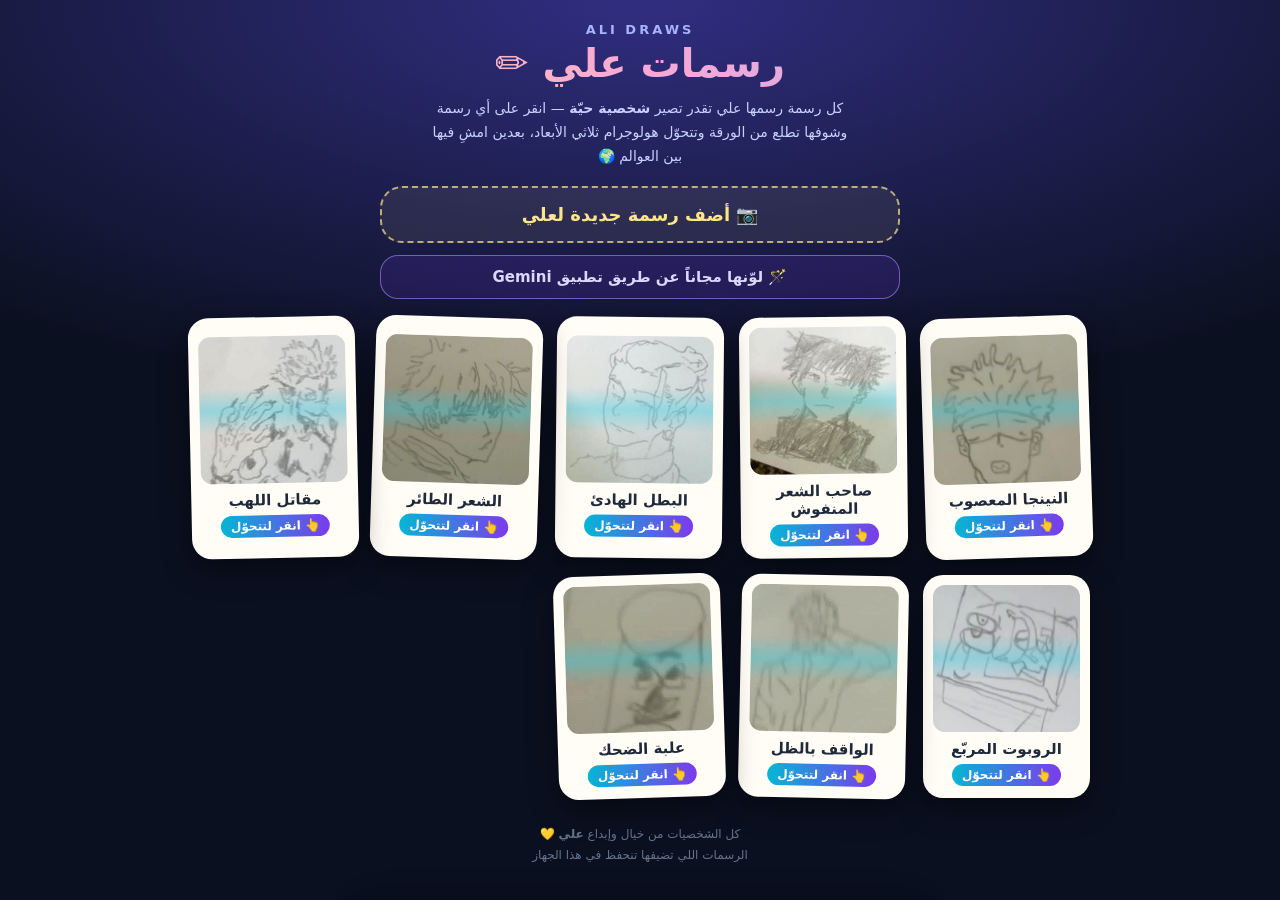
==== commit 53a64d8e: "Ali Draws: free route via the Gemini app (copy prompt + coloured image upload) Co-Authored-By: Claud" ====
--- a/apps/ali-draws/index.html
+++ b/apps/ali-draws/index.html
@@ -85,6 +85,7 @@
     <p>كل رسمة رسمها علي تقدر تصير <b>شخصية حيّة</b> — انقر على أي رسمة وشوفها تطلع من الورقة وتتحوّل هولوجرام ثلاثي الأبعاد، بعدين امشِ فيها بين العوالم 🌍</p>
   </div>
   <button id="addBtn" type="button">📷 أضف رسمة جديدة لعلي</button>
+  <button id="geminiBtn" type="button" style="display:block;width:min(100%,520px);margin:-6px auto 18px;border:1px solid rgba(167,139,250,.6);background:rgba(124,58,237,.15);color:#ddd6fe;border-radius:18px;padding:12px;font-size:15px;font-weight:800">🪄 لوّنها مجاناً عن طريق تطبيق Gemini</button>
   <div id="grid"></div>
   <div class="foot">كل الشخصيات من خيال وإبداع <b>علي</b> 💛<br>الرسمات اللي تضيفها تنحفظ في هذا الجهاز</div>
   <input type="file" id="file" accept="image/*" hidden>
@@ -96,6 +97,7 @@
   <canvas id="cropCv"></canvas>
   <div id="cropBar">
     <div class="two"><button class="big gray" id="rotL" type="button">⟲ لف</button><button class="big gray" id="rotR" type="button">⟳ لف</button><button class="big gray" id="cropAll" type="button">🔲 الكل</button></div>
+    <div class="chips" id="cropKind" style="margin-top:10px;justify-content:center"><button type="button" data-k="pencil" class="on">✏️ رسمة رصاص</button><button type="button" data-k="color">🎨 صورة ملوّنة جاهزة (من Gemini)</button></div>
     <input class="txt" id="newName" maxlength="24" placeholder="اسم الشخصية (مثلاً: البطل الخارق)" style="margin-top:10px">
     <button class="big" id="cropGo" type="button">✨ حوّلها لشخصية حيّة</button>
   </div>
@@ -157,6 +159,12 @@
   <button class="big" id="kFull" type="button" style="text-align:right;background:linear-gradient(90deg,#f59e0b,#ec4899)">🧍 شخصية كاملة<br><small style="font-weight:600;opacity:.9">رأس الرسمة على جسم كرتوني كامل: رجلين وقدمين ويدين، يمشي ويجري وينط ويلوّح</small></button>
   <button class="big" id="kAI" type="button" style="text-align:right;background:linear-gradient(90deg,#7c3aed,#06b6d4)">🪄 أنمي ملوّن بالذكاء الاصطناعي<br><small style="font-weight:600;opacity:.9">يعيد رسمها شخصية كاملة ملوّنة من الراس للرجول بنفس تصميم علي، وتصير شخصية جديدة تمشي (يحتاج تسجيل دخول)</small></button>
   <button class="big gray" data-close type="button">إلغاء</button>
+</aside>
+<aside class="sheet" id="geminiSheet">
+  <h3>🪄 لوّنها بتطبيق Gemini</h3>
+  <p style="color:#cbd5e1;line-height:1.9;font-size:14px;margin:6px 0">١. افتح تطبيق <b>Gemini</b> وارفع صورة رسمة علي.<br>٢. اضغط الزر تحت عشان تنسخ الوصف، والصقه مع الصورة.<br>٣. احفظ الصورة اللي يطلّعها Gemini في جوالك.<br>٤. ارجع هنا واضغط <b>📷 أضف رسمة</b>، واختر <b>🎨 صورة ملوّنة جاهزة</b>.</p>
+  <button class="big" id="copyPrompt" type="button">📋 انسخ الوصف لـ Gemini</button>
+  <button class="big gray" data-close type="button">تم</button>
 </aside>
 <div id="busy">✨ أجهّز الرسمة…</div>
 
@@ -568,8 +576,16 @@
 $('#rotL').onclick=()=>{cropRot=(cropRot+3)%4;cropRect=null;drawCrop();};$('#rotR').onclick=()=>{cropRot=(cropRot+1)%4;cropRect=null;drawCrop();};
 $('#cropAll').onclick=()=>{const cv=$('#cropCv');cropRect={x:0,y:0,w:cv.width,h:cv.height};drawCrop();};
 $('#cropBack').onclick=()=>show('gallery');
+let cropKind='pencil';document.querySelectorAll('#cropKind button').forEach(b=>b.onclick=()=>{cropKind=b.dataset.k;document.querySelectorAll('#cropKind button').forEach(x=>x.classList.toggle('on',x===b));});
+const GEMINI_PROMPT=`Redraw this child's hand-drawn pencil sketch as a finished, full-colour anime / cartoon character illustration, like a character from a modern animated series or video game. Keep the SAME character as in the sketch: the same face, hairstyle, eyes, expression, accessories and clothing details — stay faithful to the child's design, just finish it professionally. Complete everything the sketch is missing so it becomes a full character: full body from the top of the head to the feet, standing upright, front view, arms held slightly away from the body, legs slightly apart, both hands and both feet clearly visible. Clean confident line art, vibrant cel shading, friendly and family-appropriate. Plain pure white background, no text, no frame, no ground shadow, no other objects.`;
+$('#geminiBtn').onclick=()=>sheet('geminiSheet',true);
+$('#copyPrompt').onclick=async()=>{try{await navigator.clipboard.writeText(GEMINI_PROMPT);$('#copyPrompt').textContent='✅ انتسخ! الصقه في Gemini';}catch(e){prompt('انسخ الوصف:',GEMINI_PROMPT);}setTimeout(()=>$('#copyPrompt').textContent='📋 انسخ الوصف لـ Gemini',2500);};
 $('#cropGo').onclick=async()=>{$('#busy').classList.add('on');await new Promise(r=>setTimeout(r,50));try{
   const r=cropRect,s=1/cropScale,c=document.createElement('canvas');c.width=Math.max(8,Math.round(r.w*s));c.height=Math.max(8,Math.round(r.h*s));c.getContext('2d').drawImage(cropSrc,r.x*s,r.y*s,r.w*s,r.h*s,0,0,c.width,c.height);
+  if(cropKind==='color'){const o2=await artFromAI(c.toDataURL('image/png'));if(!o2){alert('ما قدرت أفصل الشخصية عن الخلفية 😕 تأكد إن خلفيتها بيضاء');return;}
+   const small2=document.createElement('canvas');const k2=Math.min(1,640/Math.max(c.width,c.height));small2.width=Math.round(c.width*k2);small2.height=Math.round(c.height*k2);small2.getContext('2d').drawImage(c,0,0,small2.width,small2.height);
+   const d2={id:'u'+Date.now(),name:$('#newName').value.trim()||'شخصية علي الملوّنة',src:small2.toDataURL('image/jpeg',.88),mask:o2.mask,art:o2.art,cfg:Object.assign({},DEF,{size:2}),created:Date.now()};
+   await DB.put(d2);await loadChars();renderGrid();$('#busy').classList.remove('on');openChar(CHARS.find(x=>x.id===d2.id),'cut');return;}
   const out=AliProcess.process(c);if(!out){alert('ما لقيت خطوط واضحة في الصورة 😕 جرّب صورة أوضح أو قرّب أكثر');return;}
   const small=document.createElement('canvas');const k=Math.min(1,640/Math.max(c.width,c.height));small.width=Math.round(c.width*k);small.height=Math.round(c.height*k);small.getContext('2d').drawImage(c,0,0,small.width,small.height);
   const def={id:'u'+Date.now(),name:$('#newName').value.trim()||'شخصية علي الجديدة',src:small.toDataURL('image/jpeg',.88),mask:out.url,cfg:Object.assign({},DEF),created:Date.now()};
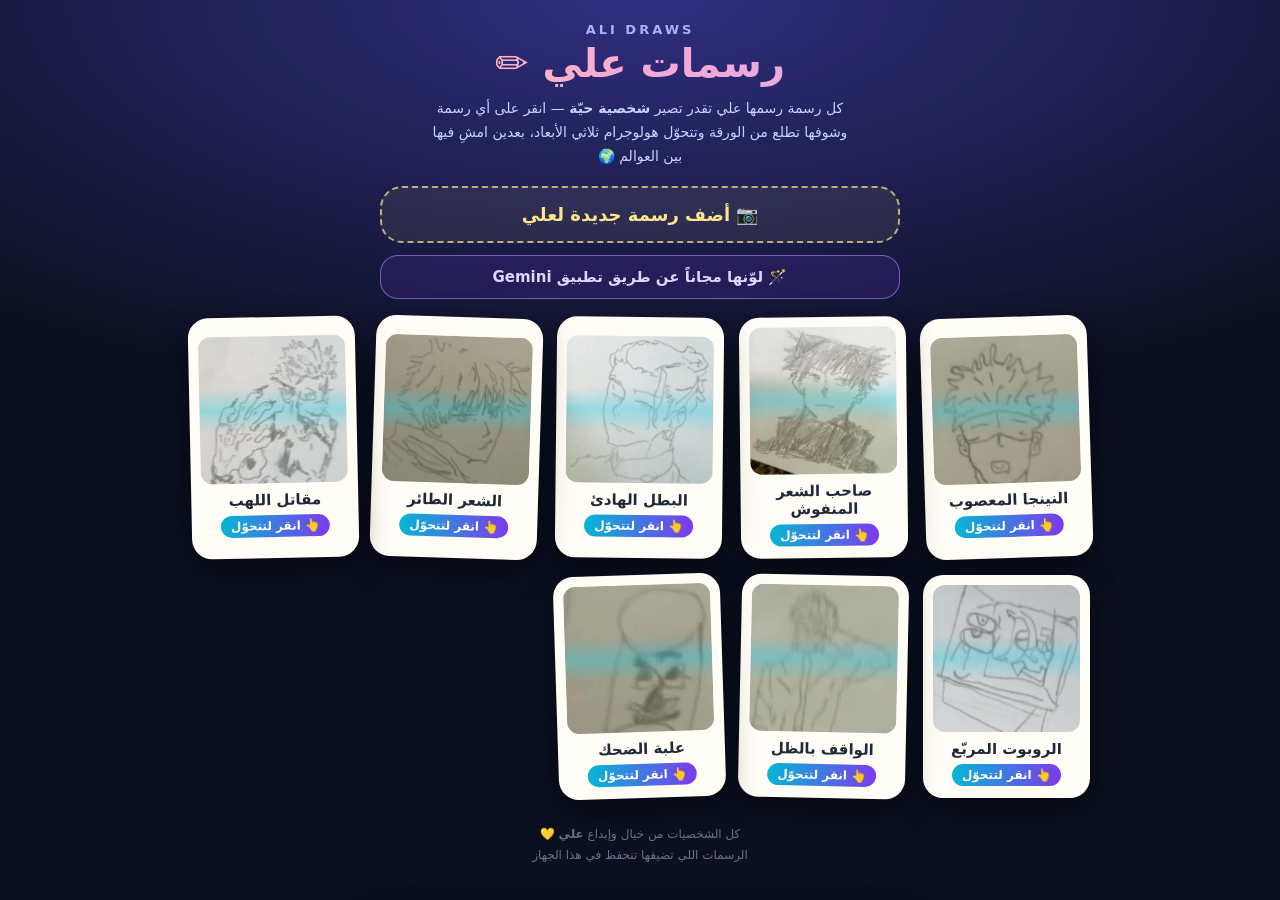
==== commit c8f4fe10: "رسمات علي 1.3: turnaround sheets with directional views, GLB characters - Second Gemini prompt for a" ====
--- a/apps/ali-draws/index.html
+++ b/apps/ali-draws/index.html
@@ -88,7 +88,7 @@
   <button id="geminiBtn" type="button" style="display:block;width:min(100%,520px);margin:-6px auto 18px;border:1px solid rgba(167,139,250,.6);background:rgba(124,58,237,.15);color:#ddd6fe;border-radius:18px;padding:12px;font-size:15px;font-weight:800">🪄 لوّنها مجاناً عن طريق تطبيق Gemini</button>
   <div id="grid"></div>
   <div class="foot">كل الشخصيات من خيال وإبداع <b>علي</b> 💛<br>الرسمات اللي تضيفها تنحفظ في هذا الجهاز</div>
-  <input type="file" id="file" accept="image/*" hidden>
+  <input type="file" id="file" accept="image/*,.glb,model/gltf-binary" hidden>
 </section>
 
 <!-- ======================= CROP ======================= -->
@@ -97,7 +97,7 @@
   <canvas id="cropCv"></canvas>
   <div id="cropBar">
     <div class="two"><button class="big gray" id="rotL" type="button">⟲ لف</button><button class="big gray" id="rotR" type="button">⟳ لف</button><button class="big gray" id="cropAll" type="button">🔲 الكل</button></div>
-    <div class="chips" id="cropKind" style="margin-top:10px;justify-content:center"><button type="button" data-k="pencil" class="on">✏️ رسمة رصاص</button><button type="button" data-k="color">🎨 صورة ملوّنة جاهزة (من Gemini)</button></div>
+    <div class="chips" id="cropKind" style="margin-top:10px;justify-content:center"><button type="button" data-k="pencil" class="on">✏️ رسمة رصاص</button><button type="button" data-k="color">🎨 ملوّنة جاهزة</button><button type="button" data-k="sheet">🔄 لوحة زوايا</button></div>
     <input class="txt" id="newName" maxlength="24" placeholder="اسم الشخصية (مثلاً: البطل الخارق)" style="margin-top:10px">
     <button class="big" id="cropGo" type="button">✨ حوّلها لشخصية حيّة</button>
   </div>
@@ -162,8 +162,10 @@
 </aside>
 <aside class="sheet" id="geminiSheet">
   <h3>🪄 لوّنها بتطبيق Gemini</h3>
-  <p style="color:#cbd5e1;line-height:1.9;font-size:14px;margin:6px 0">١. افتح تطبيق <b>Gemini</b> وارفع صورة رسمة علي.<br>٢. اضغط الزر تحت عشان تنسخ الوصف، والصقه مع الصورة.<br>٣. احفظ الصورة اللي يطلّعها Gemini في جوالك.<br>٤. ارجع هنا واضغط <b>📷 أضف رسمة</b>، واختر <b>🎨 صورة ملوّنة جاهزة</b>.</p>
-  <button class="big" id="copyPrompt" type="button">📋 انسخ الوصف لـ Gemini</button>
+  <p style="color:#cbd5e1;line-height:1.9;font-size:14px;margin:6px 0">١. افتح تطبيق <b>Gemini</b> وارفع صورة رسمة علي.<br>٢. انسخ وصف من تحت والصقه مع الصورة.<br>٣. احفظ الصورة اللي يطلّعها Gemini في جوالك.<br>٤. ارجع هنا واضغط <b>📷 أضف رسمة</b>، واختر نوعها: <b>🎨 ملوّنة</b> أو <b>🔄 لوحة زوايا</b>.</p>
+  <button class="big" id="copyPrompt" type="button">📋 انسخ وصف «شخصية كاملة» (للّعب)</button>
+  <button class="big" id="copySheet" type="button" style="background:linear-gradient(90deg,#f59e0b,#ec4899)">📋 انسخ وصف «لوحة الزوايا» (أمام، ثلاثة أرباع، جنب، خلف)</button>
+  <p style="color:#94a3b8;line-height:1.9;font-size:13px;margin:10px 0 0">🧊 <b>تبغاها 3D حقيقي (GLB)؟</b> Gemini يطلّع صور بس. خذ صورة «لوحة الزوايا» لأداة تحويل صورة إلى 3D مثل <b>Meshy</b> أو <b>Tripo</b> (Image to 3D)، وإذا فيها خيار <b>Rig / Animate</b> فعّله عشان تجيك بهيكل وحركة مشي، ونزّلها بصيغة <b>GLB</b> وارفعها هنا من 📷 أضف رسمة.</p>
   <button class="big gray" data-close type="button">تم</button>
 </aside>
 <div id="busy">✨ أجهّز الرسمة…</div>
@@ -174,6 +176,7 @@
 import * as THREE from 'three';
 import { Sky } from '../saeq-albatal/lib/Sky.js';
 import { createFullKit } from './fullbody.js';
+import { GLTFLoader } from '../saeq-albatal/lib/loaders/GLTFLoader.js';
 const $=s=>document.querySelector(s);
 const clamp=(v,a,b)=>Math.max(a,Math.min(b,v)),lerp=(a,b,t)=>a+(b-a)*t,rand=(a,b)=>a+Math.random()*(b-a);
 const ease=t=>t<.5?4*t*t*t:1-Math.pow(-2*t+2,3)/2,outBack=t=>{const c=1.70158,c3=c+1;return 1+c3*Math.pow(t-1,3)+c*Math.pow(t-1,2);},seg=(t,a,b)=>clamp((t-a)/(b-a),0,1);
@@ -200,9 +203,9 @@
  const mine=(await DB.all()).sort((a,b)=>b.created-a.created).map(c=>Object.assign(c,{cfg:Object.assign({},DEF,c.cfg||{})}));CHARS=[...mine,...seeds];}
 function renderGrid(){const g=$('#grid');g.innerHTML='';CHARS.forEach((c,i)=>{const b=document.createElement('button');b.className='dcard';b.type='button';b.style.setProperty('--r',((i*37)%7-3)*.6+'deg');
  b.innerHTML=`<div class="pic"><img alt="" draggable="false"><div class="scan" style="animation-delay:${(i%5)*.4}s"></div></div><b></b><span class="tap">👆 انقر لتتحوّل</span>`;
- b.querySelector('img').src=c.src;b.querySelector('b').textContent=c.name;if(!c.seed){const m=document.createElement('span');m.className='mine';m.textContent='جديدة';b.appendChild(m);}
+ b.querySelector('img').src=c.src;b.querySelector('b').textContent=c.name;if(!c.seed){const m=document.createElement('span');m.className='mine';m.textContent=c.glb?'🧊 3D':c.views?'🔄 زوايا':c.art?'🪄 ملوّنة':'جديدة';b.appendChild(m);}
  b.onclick=()=>chooseKind(c);g.appendChild(b);});}
-let kindFor=null;function chooseKind(c){kindFor=c;$('#kindName').textContent=c.name;$('#kFull').style.order=ls.get('ali_kind','cut')==='full'?-1:0;sheet('kindSheet',true);}
+let kindFor=null;function chooseKind(c){if(c.glb){openChar(c,'glb');return;}kindFor=c;$('#kindName').textContent=c.name;$('#kFull').style.order=ls.get('ali_kind','cut')==='full'?-1:0;sheet('kindSheet',true);}
 
 /* ======================= renderer ======================= */
 const canvas=$('#gl');let renderer=null,scene,camera,clock=new THREE.Clock();
@@ -272,7 +275,14 @@
   // squash on landing, stretch in the air
   const target=this.y>.02?1+clamp(this.vy*.03,-.12,.14):1;u.uSquash.value=lerp(u.uSquash.value,target,dt*12);if(this.land>0){this.land-=dt;u.uSquash.value=1-.22*Math.sin(Math.min(1,1-this.land/.25)*Math.PI);}
   this.shadow.material.opacity=.5*clamp(1-this.y/4,.15,1);this.shadow.position.y=.01;this.shadow.scale.setScalar(Math.max(.6,this.W*.9)*clamp(1-this.y/6,.5,1));}
- steer(dt){if(Math.abs(this.vel.x)>.3)this.face=Math.sign(this.vel.x);this.inner.scale.x=lerp(this.inner.scale.x,this.W*this.face,dt*12);if(this.dance<=0)this.inner.rotation.y=lerp(this.inner.rotation.y,clamp(-this.vel.z*.06,-.45,.45)*this.face,dt*6);}
+ setView(i,mirror){const V=this.def.viewTex;if(!V||!V[i])return;if(i!==this.view){this.view=i;const v=V[i];this.layers.forEach(m=>m.material.uniforms.uMask.value=v.mask);this.u.uArt.value=v.art;this.aspect=v.aspect;this.H=this.cfg.size*this.cfg.sh;this.W=this.cfg.size*this.aspect*this.cfg.sw;}
+  this.face=mirror?-1:1;}
+ steer(dt){if(this.def.viewTex&&this.def.viewTex.length>1&&!this.transforming){const p=this.group.position,v=this.vel;if(v.length()>.3)this.heading=Math.atan2(v.x,v.z);if(this.heading==null)this.heading=Math.atan2(camera.position.x-p.x,camera.position.z-p.z);
+   const camYaw=Math.atan2(camera.position.x-p.x,camera.position.z-p.z);let rel=this.heading-camYaw;rel=Math.atan2(Math.sin(rel),Math.cos(rel));const a=Math.abs(rel),n=this.def.viewTex.length;
+   // 4 views: front, three-quarter, side, back  |  3 views: front, side, back  |  2 views: front, back
+   let idx=n>=4?(a<Math.PI/8?0:a<3*Math.PI/8?1:a<5*Math.PI/8?2:a<7*Math.PI/8?2:3):n===3?(a<Math.PI/4?0:a<3*Math.PI/4?1:2):(a<Math.PI/2?0:1);
+   this.setView(idx,rel<0&&idx>0&&idx<n-1);this.inner.rotation.y=camYaw;this.inner.scale.x=lerp(this.inner.scale.x,this.W*this.face,dt*14);this.inner.scale.y=this.H;return;}
+  if(Math.abs(this.vel.x)>.3)this.face=Math.sign(this.vel.x);this.inner.scale.x=lerp(this.inner.scale.x,this.W*this.face,dt*12);if(this.dance<=0)this.inner.rotation.y=lerp(this.inner.rotation.y,clamp(-this.vel.z*.06,-.45,.45)*this.face,dt*6);}
  dispose(){this.geo.dispose();this.layers.forEach(m=>m.material.dispose());this.shadow.geometry.dispose();}}
 const SHADOW_TEX=canvasTex(64,64,(x,w,h)=>{const g=x.createRadialGradient(32,32,0,32,32,32);g.addColorStop(0,'rgba(0,0,0,.7)');g.addColorStop(1,'rgba(0,0,0,0)');x.fillStyle=g;x.fillRect(0,0,w,h);});
 SHADOW_TEX.colorSpace=THREE.NoColorSpace;
@@ -348,7 +358,9 @@
 /* ======================= the transformation (drawing -> hologram -> real) ======================= */
 let hero=null,friends=[],stage=null,mode='idle',tf=0,starsGot=0;
 const PARTICLES=1400;let parts=null,partData=null,ringFx=null,dust=null;
-async function makeCharacter(def){if(def.art&&!def.artTex){def.artTex=await loadTex(def.art,true);}const tex=await loadTex(def.mask,false);tex.colorSpace=THREE.NoColorSpace;tex.generateMipmaps=true;tex.minFilter=THREE.LinearMipmapLinearFilter;return new Character(def,tex);}
+async function makeCharacter(def){if(def.art&&!def.artTex){def.artTex=await loadTex(def.art,true);}
+ if(def.views&&!def.viewTex){def.viewTex=[];for(const v of def.views){const a=await loadTex(v.art,true),m=await loadTex(v.mask,false);m.colorSpace=THREE.NoColorSpace;def.viewTex.push({art:a,mask:m,aspect:a.image.width/a.image.height});}}
+ const tex=await loadTex(def.mask,false);tex.colorSpace=THREE.NoColorSpace;tex.generateMipmaps=true;tex.minFilter=THREE.LinearMipmapLinearFilter;return new Character(def,tex);}
 async function pencilTex(def){const img=new Image();img.src=def.mask;await img.decode();const c=document.createElement('canvas');c.width=img.width;c.height=img.height;const x=c.getContext('2d');x.drawImage(img,0,0);
  const d=x.getImageData(0,0,c.width,c.height),o=x.createImageData(c.width,c.height);for(let i=0;i<c.width*c.height;i++){const L=d.data[i*4]/255;const g=58+20*Math.random();o.data[i*4]=255-(255-g)*L;o.data[i*4+1]=253-(253-g)*L;o.data[i*4+2]=246-(246-g-6)*L;o.data[i*4+3]=255;}
  x.putImageData(o,0,0);const t=new THREE.CanvasTexture(c);t.colorSpace=THREE.SRGBColorSpace;t.anisotropy=8;return t;}
@@ -358,6 +370,8 @@
 let pendingBody=null;
 async function openChar(def,kind){$('#busy').classList.add('on');try{initGL();show('play');if(!FULL)FULL=createFullKit(THREE,{Character,SHADOW_TEX});
  if(!world||world.key!==worldKey)buildWorld(worldKey);if(hero){scene.remove(hero.group);hero.dispose();}if(pendingBody){scene.remove(pendingBody.group);pendingBody=null;}
+ if(stage){scene.remove(stage.g);stage=null;}
+ if(def.glb){await openGlb(def);return;}
  kind=kind||def.cfg.kind||'cut';def.cfg.kind=kind;hero=await makeCharacter(def);hero.def=def;
  if(kind==='full'){const c=Object.assign({outfit:'casual',build:1,legs:1},def.cfg);pendingBody=new FULL.FullBody(def,hero.tex.image,c);pendingBody.group.visible=false;}
  const pts=await samplePoints(def);await startTransform(def,pts);}catch(e){console.error(e);alert('ما قدرت أفتح الرسمة 😕');show('gallery');}finally{$('#busy').classList.remove('on');}}
@@ -471,7 +485,7 @@
  setTimeout(()=>{flash(false);mode='play';banner(WORLDS[key].name);setTimeout(()=>banner(''),1600);},120);ls.set('ali_world',key);}
 // friends: Ali's other drawings walk around as real characters
 let friendsOn=ls.get('ali_friends',true);
-async function spawnFriends(){friends.forEach(f=>{scene.remove(f.c.group);f.c.dispose();});friends=[];if(!friendsOn)return;const pool=CHARS.filter(c=>c.id!==hero.def.id).slice(0,4);
+async function spawnFriends(){friends.forEach(f=>{scene.remove(f.c.group);f.c.dispose();});friends=[];if(!friendsOn)return;const pool=CHARS.filter(c=>c.id!==hero.def.id&&!c.glb).slice(0,4);
  for(const def of pool){try{const c=await makeCharacter(def);c.cfg.size=Math.min(c.cfg.size,1.5);c.apply();c.setThick(1);const x=rand(-12,12),z=rand(-14,6);c.group.position.set(x,world.ground(x,z),z);scene.add(c.group);friends.push({c,target:new THREE.Vector3(x,0,z),wait:rand(0,3)});}catch(e){}}}
 function stepFriend(f,dt,t){const c=f.c,p=c.group.position;f.wait-=dt;const d=new THREE.Vector3(f.target.x-p.x,0,f.target.z-p.z);let moving=false;
  if(f.wait<=0){if(d.length()<.4){f.wait=rand(1,4);f.target.set(rand(-20,20),0,rand(-20,10));}else{d.normalize().multiplyScalar(2.2*dt);p.add(d);moving=true;if(Math.abs(d.x)>.001)c.face=Math.sign(d.x);}}
@@ -512,6 +526,8 @@
 function swatches(box,list,key){box.innerHTML='';list.forEach(c=>{const b=document.createElement('button');b.type='button';b.style.background=c;if(hero.cfg[key]===c)b.className='on';b.onclick=()=>{hero.cfg[key]=c;hero.apply();swatches(box,list,key);};box.appendChild(b);});
  const i=document.createElement('input');i.type='color';i.value=hero.cfg[key];i.oninput=()=>{hero.cfg[key]=i.value;hero.apply();};box.appendChild(i);}
 $('#pEdit').onclick=()=>{if(!hero)return;$('#eName').value=hero.def.name;
+ const isG=!!hero.glb;['#eKind','#eStyle','#eLine','#eFill','#eHolo','#eW','#eH','#eT','#eGlow','#eReplay'].forEach(sel=>{const el=$(sel);const box=el.closest('.row')||el;box.style.display=isG?'none':'';});
+ document.querySelectorAll('#editSheet .lbl').forEach(l=>{if(!/الحجم/.test(l.textContent))l.style.display=isG?'none':'';});
  const ek=$('#eKind');ek.innerHTML='';[['cut','✂️ مقصوصة'],['full','🧍 شخصية كاملة']].forEach(([k,l])=>{const b=document.createElement('button');b.type='button';b.textContent=l;if((hero.full?'full':'cut')===k)b.className='on';
   b.onclick=()=>{if((hero.full?'full':'cut')===k)return;sheet(null,false);hero.def.cfg=Object.assign({},hero.cfg,{kind:k});openChar(hero.def,k);};ek.appendChild(b);});
  $('#eFullBox').style.display=hero.full?'':'none';
@@ -527,7 +543,7 @@
  [['#eSize','size'],['#eW','sw'],['#eH','sh'],['#eT','thick'],['#eGlow','glow']].forEach(([s,k])=>{const el=$(s);el.value=hero.cfg[k];const f=()=>{hero.cfg[k]=+el.value;hero.apply();};el.oninput=hero.full?null:f;el.onchange=f;});
  $('#eDel').style.display=hero.def.seed?'none':'';sheet('editSheet',true);};
 $('#eSave').onclick=async()=>{const d=hero.def;d.name=$('#eName').value.trim()||d.name;d.cfg=Object.assign({},hero.cfg);
- if(d.seed){const s=ls.get('ali_seed_cfg',{});s[d.id]={name:d.name,cfg:d.cfg};ls.set('ali_seed_cfg',s);}else await DB.put({id:d.id,name:d.name,src:d.src,mask:d.mask,art:d.art,cfg:d.cfg,created:d.created,fromId:d.fromId});
+ if(d.seed){const s=ls.get('ali_seed_cfg',{});s[d.id]={name:d.name,cfg:d.cfg};ls.set('ali_seed_cfg',s);}else await DB.put({id:d.id,name:d.name,src:d.src,mask:d.mask,art:d.art,views:d.views,glb:d.glb,cfg:d.cfg,created:d.created,fromId:d.fromId});
  sheet(null,false);hint('💾 انحفظت');renderGrid();};
 $('#eReplay').onclick=async()=>{sheet(null,false);hero.def.cfg=Object.assign({},hero.cfg);openChar(hero.def,hero.full?'full':'cut');};
 $('#eDel').onclick=async()=>{if(!confirm('أكيد تبغى تحذف هذي الرسمة؟'))return;await DB.del(hero.def.id);await loadChars();renderGrid();sheet(null,false);mode='idle';show('gallery');};
@@ -535,7 +551,7 @@
 /* ======================= export: transparent PNG + 3D-print STL ======================= */
 function download(name,blob){const a=document.createElement('a');a.href=URL.createObjectURL(blob);a.download=name;document.body.appendChild(a);a.click();setTimeout(()=>{URL.revokeObjectURL(a.href);a.remove();},2000);}
 async function maskData(def){const img=new Image();img.src=def.mask;await img.decode();const c=document.createElement('canvas');c.width=img.width;c.height=img.height;const x=c.getContext('2d');x.drawImage(img,0,0);return{c,d:x.getImageData(0,0,c.width,c.height).data,w:c.width,h:c.height};}
-$('#pExport').onclick=()=>sheet('exportSheet',true);
+$('#pExport').onclick=()=>{if(hero&&hero.glb){download(hero.def.name+'.glb',new Blob([hero.def.glb],{type:'model/gltf-binary'}));return;}sheet('exportSheet',true);};
 $('#xPng').onclick=async()=>{if(hero.def.art){const b=await (await fetch(hero.def.art)).blob();download((hero.def.name||'شخصية')+'.png',b);return;}const {d,w,h}=await maskData(hero.def);const S=2,c=document.createElement('canvas');c.width=w*S;c.height=h*S;const x=c.getContext('2d');const tmp=document.createElement('canvas');tmp.width=w;tmp.height=h;const tx=tmp.getContext('2d'),im=tx.createImageData(w,h);
  const hex=s=>[parseInt(s.slice(1,3),16),parseInt(s.slice(3,5),16),parseInt(s.slice(5,7),16)];const cf=hero.cfg,F=hex(cf.fill),Ln=hex(cf.line),Hl=hex(cf.holo);
  for(let i=0;i<w*h;i++){const L=d[i*4]/255,B=d[i*4+1]/255,A=d[i*4+3]/255;let c=cf.style==='holo'?Hl.map(v=>v*(.3+L)):cf.style==='pencil'?[255*(1-L)+30*L,255*(1-L)+30*L,255*(1-L)+35*L]:F.map((v,k)=>v*(1-L)+Ln[k]*L);
@@ -561,7 +577,7 @@
 /* ======================= adding a new drawing ======================= */
 let cropImg=null,cropRot=0,cropRect=null;
 $('#addBtn').onclick=()=>$('#file').click();
-$('#file').onchange=async e=>{const f=e.target.files[0];e.target.value='';if(!f)return;const img=new Image();img.src=URL.createObjectURL(f);try{await img.decode();}catch(err){alert('ما قدرت أقرأ الصورة');return;}cropImg=img;cropRot=0;cropRect=null;$('#newName').value='';show('crop');drawCrop();};
+$('#file').onchange=async e=>{const f=e.target.files[0];e.target.value='';if(!f)return;if(/\.glb$/i.test(f.name)||/gltf/.test(f.type)){await addGlb(f);return;}const img=new Image();img.src=URL.createObjectURL(f);try{await img.decode();}catch(err){alert('ما قدرت أقرأ الصورة');return;}cropImg=img;cropRot=0;cropRect=null;$('#newName').value='';show('crop');drawCrop();};
 function rotated(){const c=document.createElement('canvas'),r=cropRot%2!==0;const s=Math.min(1,1400/Math.max(cropImg.width,cropImg.height));const w=cropImg.width*s,h=cropImg.height*s;c.width=r?h:w;c.height=r?w:h;const x=c.getContext('2d');x.translate(c.width/2,c.height/2);x.rotate(cropRot*Math.PI/2);x.drawImage(cropImg,-w/2,-h/2,w,h);return c;}
 let cropSrc=null,cropScale=1;
 function drawCrop(){cropSrc=rotated();const cv=$('#cropCv'),mw=innerWidth-24,mh=innerHeight-260;cropScale=Math.min(mw/cropSrc.width,mh/cropSrc.height);cv.width=cropSrc.width*cropScale;cv.height=cropSrc.height*cropScale;
@@ -578,10 +594,22 @@
 $('#cropBack').onclick=()=>show('gallery');
 let cropKind='pencil';document.querySelectorAll('#cropKind button').forEach(b=>b.onclick=()=>{cropKind=b.dataset.k;document.querySelectorAll('#cropKind button').forEach(x=>x.classList.toggle('on',x===b));});
 const GEMINI_PROMPT=`Redraw this child's hand-drawn pencil sketch as a finished, full-colour anime / cartoon character illustration, like a character from a modern animated series or video game. Keep the SAME character as in the sketch: the same face, hairstyle, eyes, expression, accessories and clothing details — stay faithful to the child's design, just finish it professionally. Complete everything the sketch is missing so it becomes a full character: full body from the top of the head to the feet, standing upright, front view, arms held slightly away from the body, legs slightly apart, both hands and both feet clearly visible. Clean confident line art, vibrant cel shading, friendly and family-appropriate. Plain pure white background, no text, no frame, no ground shadow, no other objects.`;
+const SHEET_PROMPT=`Create a professional character turnaround sheet (model sheet) of the character in this child's pencil sketch, redrawn as a finished full-colour anime / cartoon video-game character, ready to be used as reference for 3D modelling.
+Show exactly FOUR full-body views side by side in ONE row, from left to right: 1) FRONT view, 2) THREE-QUARTER view turned 45 degrees to the character's left (we see the right side of its face), 3) SIDE profile view facing right, 4) BACK view.
+The same character in every view: same scale, same height, feet on the same baseline, consistent colours and details, with clear empty white space between the views so they never touch or overlap.
+Neutral A-pose: standing straight, arms held down and slightly away from the body, legs slightly apart, hands and feet fully visible.
+Keep the SAME face, hairstyle, eyes, expression, accessories and clothing as the sketch — stay faithful to the child's design — and complete the full body from the top of the head to the feet with all details a 3D artist needs (front, sides and back of the hair and clothes).
+Clean confident line art, cel shading, friendly and family-appropriate. Plain pure white background, no text, no labels, no arrows, no grid, no frame, no ground shadow, no other objects.`;
+async function copyText(btn,txt,label){try{await navigator.clipboard.writeText(txt);btn.textContent='✅ انتسخ! الصقه في Gemini مع صورة الرسمة';}catch(e){prompt('انسخ الوصف:',txt);}setTimeout(()=>btn.textContent=label,2600);}
+$('#copySheet').onclick=()=>copyText($('#copySheet'),SHEET_PROMPT,'📋 انسخ وصف «لوحة الزوايا» (أمام، ثلاثة أرباع، جنب، خلف)');
 $('#geminiBtn').onclick=()=>sheet('geminiSheet',true);
-$('#copyPrompt').onclick=async()=>{try{await navigator.clipboard.writeText(GEMINI_PROMPT);$('#copyPrompt').textContent='✅ انتسخ! الصقه في Gemini';}catch(e){prompt('انسخ الوصف:',GEMINI_PROMPT);}setTimeout(()=>$('#copyPrompt').textContent='📋 انسخ الوصف لـ Gemini',2500);};
+$('#copyPrompt').onclick=()=>copyText($('#copyPrompt'),GEMINI_PROMPT,'📋 انسخ وصف «شخصية كاملة» (للّعب)');
 $('#cropGo').onclick=async()=>{$('#busy').classList.add('on');await new Promise(r=>setTimeout(r,50));try{
   const r=cropRect,s=1/cropScale,c=document.createElement('canvas');c.width=Math.max(8,Math.round(r.w*s));c.height=Math.max(8,Math.round(r.h*s));c.getContext('2d').drawImage(cropSrc,r.x*s,r.y*s,r.w*s,r.h*s,0,0,c.width,c.height);
+  if(cropKind==='sheet'){const views=await splitSheet(c);if(!views){alert('ما قدرت ألقى الزوايا 😕 تأكد إن الخلفية بيضاء والزوايا متباعدة');return;}
+   const small3=document.createElement('canvas');const k3=Math.min(1,640/Math.max(c.width,c.height));small3.width=Math.round(c.width*k3);small3.height=Math.round(c.height*k3);small3.getContext('2d').drawImage(c,0,0,small3.width,small3.height);
+   const d3={id:'u'+Date.now(),name:$('#newName').value.trim()||'شخصية علي بالزوايا',src:small3.toDataURL('image/jpeg',.88),mask:views[0].mask,art:views[0].art,views,cfg:Object.assign({},DEF,{size:2}),created:Date.now()};
+   await DB.put(d3);await loadChars();renderGrid();$('#busy').classList.remove('on');openChar(CHARS.find(x=>x.id===d3.id),'cut');hint('🔄 '+ar(views.length)+' زوايا — لف حولها وشوف كل جهة');return;}
   if(cropKind==='color'){const o2=await artFromAI(c.toDataURL('image/png'));if(!o2){alert('ما قدرت أفصل الشخصية عن الخلفية 😕 تأكد إن خلفيتها بيضاء');return;}
    const small2=document.createElement('canvas');const k2=Math.min(1,640/Math.max(c.width,c.height));small2.width=Math.round(c.width*k2);small2.height=Math.round(c.height*k2);small2.getContext('2d').drawImage(c,0,0,small2.width,small2.height);
    const d2={id:'u'+Date.now(),name:$('#newName').value.trim()||'شخصية علي الملوّنة',src:small2.toDataURL('image/jpeg',.88),mask:o2.mask,art:o2.art,cfg:Object.assign({},DEF,{size:2}),created:Date.now()};
@@ -611,6 +639,19 @@
  const ad=art.getContext('2d').getImageData(0,0,cw,ch),mk=document.createElement('canvas');mk.width=cw;mk.height=ch;const mx=mk.getContext('2d'),md=mx.createImageData(cw,ch);
  for(let i=0;i<cw*ch;i++){const a=ad.data[i*4+3]/255,l=(.299*ad.data[i*4]+.587*ad.data[i*4+1]+.114*ad.data[i*4+2])/255;md.data[i*4]=Math.round(Math.max(0,Math.min(1,(.55-l)*2.4))*a*255);md.data[i*4+1]=a>.5?255:0;md.data[i*4+3]=Math.round(a*255);}
  mx.putImageData(md,0,0);return{art:art.toDataURL('image/png'),mask:mk.toDataURL('image/png')};}
+// split a turnaround sheet (views side by side on white) into separate views, each with its own art + mask
+async function splitSheet(canvas){const full=await artFromAI(canvas.toDataURL('image/png'));if(!full)return null;const img=new Image();img.src=full.art;await img.decode();
+ const w=img.width,h=img.height,c=document.createElement('canvas');c.width=w;c.height=h;const x=c.getContext('2d');x.drawImage(img,0,0);const d=x.getImageData(0,0,w,h).data;
+ const col=new Float32Array(w);for(let i=0;i<w;i++){let n=0;for(let j=0;j<h;j++)if(d[(j*w+i)*4+3]>40)n++;col[i]=n;}
+ const minGap=Math.max(4,Math.round(w*.012)),segs=[];let st=-1,gap=0;
+ for(let i=0;i<=w;i++){const on=i<w&&col[i]>h*.004;if(on){if(st<0)st=i;gap=0;}else if(st>=0){gap++;if(gap>=minGap||i===w){segs.push([st,i-gap]);st=-1;gap=0;}}}
+ const big=segs.filter(([a,b])=>b-a>w*.04);if(big.length<2||big.length>6)return null;
+ const views=[];for(const [a,b] of big){let y0=h,y1=0;for(let j=0;j<h;j++)for(let i=a;i<=b;i++)if(d[(j*w+i)*4+3]>40){if(j<y0)y0=j;if(j>y1)y1=j;}
+  const vw=b-a+1,vh=y1-y0+1,v=document.createElement('canvas');v.width=vw;v.height=vh;v.getContext('2d').drawImage(c,a,y0,vw,vh,0,0,vw,vh);
+  const vd=v.getContext('2d').getImageData(0,0,vw,vh),mk=document.createElement('canvas');mk.width=vw;mk.height=vh;const mx=mk.getContext('2d'),md=mx.createImageData(vw,vh);
+  for(let i=0;i<vw*vh;i++){const al=vd.data[i*4+3]/255,l=(.299*vd.data[i*4]+.587*vd.data[i*4+1]+.114*vd.data[i*4+2])/255;md.data[i*4]=Math.round(Math.max(0,Math.min(1,(.55-l)*2.4))*al*255);md.data[i*4+1]=al>.5?255:0;md.data[i*4+3]=Math.round(al*255);}
+  mx.putImageData(md,0,0);views.push({art:v.toDataURL('image/png'),mask:mk.toDataURL('image/png')});}
+ return views;}
 let aiBusy=false;
 async function aiRedraw(def){if(aiBusy)return;const tok=await idToken();
  if(!tok){alert('🪄 هذي الميزة تحتاج تسجيل دخول في البوابة أول (زر 👤 فوق في صفحة البوابة) عشان ما أحد يستخدمها من برا العائلة.');return;}
@@ -624,15 +665,54 @@
  catch(e){console.error(e);alert('🪄 ما زبط هالمرة: '+(e.message||e));}
  finally{clearInterval(iv);busy.classList.remove('on');busy.textContent='✨ أجهّز الرسمة…';aiBusy=false;}}
 
+/* ======================= 🧊 real 3D characters (GLB, e.g. from Meshy / Tripo) ======================= */
+const gltfLoader=new GLTFLoader();
+async function addGlb(f){$('#busy').classList.add('on');try{const buf=await f.arrayBuffer();await new Promise((res,rej)=>gltfLoader.parse(buf.slice(0),'',res,rej));
+  const name=(f.name||'شخصية').replace(/\.glb$/i,'').slice(0,24);const thumb=canvasCard('🧊',name);
+  const d={id:'g'+Date.now(),name,src:thumb,glb:buf,cfg:Object.assign({},DEF,{size:1.4}),created:Date.now()};await DB.put(d);await loadChars();renderGrid();$('#busy').classList.remove('on');openChar(CHARS.find(x=>x.id===d.id),'glb');}
+ catch(e){console.error(e);alert('ما قدرت أقرأ ملف الـ GLB 😕');}finally{$('#busy').classList.remove('on');}}
+function canvasCard(icon,name){const c=document.createElement('canvas');c.width=c.height=320;const x=c.getContext('2d');const g=x.createLinearGradient(0,0,0,320);g.addColorStop(0,'#312e81');g.addColorStop(1,'#0f172a');x.fillStyle=g;x.fillRect(0,0,320,320);
+ x.font='120px system-ui';x.textAlign='center';x.textBaseline='middle';x.fillText(icon,160,140);x.fillStyle='#e0e7ff';x.font='bold 30px system-ui';x.direction='rtl';x.fillText(name,160,250,290);return c.toDataURL('image/jpeg',.85);}
+class GlbBody{
+ constructor(def,gltf){this.def=def;this.cfg=Object.assign({},def.cfg);this.full=true;this.glb=true;this.group=new THREE.Group();this.inner=new THREE.Group();this.group.add(this.inner);
+  this.vel=new THREE.Vector3();this.y=0;this.vy=0;this.face=1;this.yaw=0;this.dance=0;this.wave=0;this.land=0;this.crouch=0;
+  this.model=gltf.scene;this.inner.add(this.model);this.model.traverse(o=>{if(o.isMesh){o.frustumCulled=false;if(o.material&&o.material.map)o.material.map.colorSpace=THREE.SRGBColorSpace;}});
+  this.clips=gltf.animations||[];this.mixer=this.clips.length?new THREE.AnimationMixer(this.model):null;this.acts={};
+  const find=re=>this.clips.find(c=>re.test(c.name));const map={idle:find(/idle|stand|breath/i)||null,walk:find(/walk/i),run:find(/run|jog|sprint/i),dance:find(/dance|wave|cheer/i)};
+  if(this.mixer){if(!map.idle&&!map.walk)map.walk=this.clips[0];for(const k in map)if(map[k]){const a=this.mixer.clipAction(map[k]);a.enabled=true;a.setEffectiveWeight(0);a.play();this.acts[k]=a;}}
+  const sh=new THREE.Mesh(new THREE.CircleGeometry(.5,32),new THREE.MeshBasicMaterial({map:SHADOW_TEX,transparent:true,depthWrite:false,opacity:.55}));sh.rotation.x=-Math.PI/2;sh.position.y=.01;this.shadow=sh;this.group.add(sh);this.apply();}
+ apply(){this.model.scale.setScalar(1);this.model.position.set(0,0,0);this.model.updateMatrixWorld(true);const b=new THREE.Box3().setFromObject(this.model),sz=b.getSize(new THREE.Vector3());
+  const target=(this.cfg.size||1.4)/1.4*2,k=target/Math.max(.001,sz.y);this.model.scale.setScalar(k);this.model.updateMatrixWorld(true);const b2=new THREE.Box3().setFromObject(this.model);const c=b2.getCenter(new THREE.Vector3());
+  this.model.position.set(-c.x,-b2.min.y,-c.z);this.H=target;this.W=Math.max(.4,Math.max(sz.x,sz.z)*k*.5);this.shadow.scale.setScalar(Math.max(.6,this.W*1.6));}
+ setThick(){} lookAt(){}
+ steer(dt){const v=this.vel;if(v.length()>.3){const want=Math.atan2(v.x,v.z);let d=want-this.yaw;d=Math.atan2(Math.sin(d),Math.cos(d));this.yaw+=d*Math.min(1,dt*10);}if(this.dance<=0)this.inner.rotation.y=this.yaw;}
+ update(dt,t,moving,speed){const A=this.acts,run=moving&&speed>3.4;const want={idle:moving?0:1,walk:moving&&!run?1:0,run:run?1:0,dance:this.dance>0?1:0};
+  if(this.dance>0){this.dance-=dt;want.idle=want.walk=want.run=0;if(!A.dance)this.inner.rotation.y+=dt*6;}
+  if(this.mixer){for(const k in A){const a=A[k];const w=want[k]!=null?want[k]:0;a.setEffectiveWeight(lerp(a.getEffectiveWeight(),w,Math.min(1,dt*8)));}
+   if(A.walk&&!A.run&&run)A.walk.setEffectiveWeight(1);if(A.walk)A.walk.timeScale=moving?clamp(speed/2.4,.6,2.2):1;if(!A.idle&&!moving&&A.walk)A.walk.setEffectiveWeight(0);this.mixer.update(dt);}
+  // models without animations still feel alive: bob, sway and lean
+  const bob=this.mixer&&(A.walk||A.run)?0:(moving?Math.abs(Math.sin(t*10))*.06:Math.sin(t*2)*.01);this.model.rotation.z=this.mixer?0:(moving?Math.sin(t*10)*.06:0);
+  this.inner.position.y=this.y+bob;let sq=1;if(this.land>0){this.land-=dt;sq=1-.12*Math.sin(clamp(1-this.land/.25,0,1)*Math.PI);}this.inner.scale.set(1/Math.sqrt(sq),sq,1/Math.sqrt(sq));
+  this.shadow.material.opacity=.5*clamp(1-this.y/4,.15,1);}
+ setGlow(k,color){this.model.traverse(o=>{if(o.isMesh&&o.material&&'emissive'in o.material){o.material.emissive=new THREE.Color(color);o.material.emissiveIntensity=k;}});}
+ dispose(){if(this.mixer)this.mixer.stopAllAction();this.model.traverse(o=>{if(o.geometry)o.geometry.dispose();});this.shadow.geometry.dispose();}}
+async function openGlb(def){const g=await new Promise((res,rej)=>gltfLoader.parse(def.glb.slice(0),'',res,rej));const B=new GlbBody(def,g);
+ if(!world||world.key!==worldKey)buildWorld(worldKey);B.group.position.set(0,world.ground(0,-1),-1);scene.add(B.group);hero=B;B.intro=0;mode='glbIntro';playUI(false);sfx.whoosh();
+ if(!ringFx){ringFx=new THREE.Mesh(new THREE.TorusGeometry(1,.035,8,96),new THREE.MeshBasicMaterial({color:0xffffff,transparent:true,blending:THREE.AdditiveBlending,depthWrite:false}));}scene.add(ringFx);ringFx.visible=true;
+ camera.position.set(0,B.group.position.y+B.H*.8,B.group.position.z+B.H*2.4);camLook.set(0,B.group.position.y+B.H*.5,B.group.position.z);camera.lookAt(camLook);}
+function stepGlbIntro(dt,t){const B=hero;B.intro+=dt;B.update(dt,t,false,0);const k=seg(B.intro,0,1.6),e=outBack(k);B.inner.scale.setScalar(Math.max(.001,e));B.inner.rotation.y=(1-ease(k))*Math.PI*2;B.setGlow(1.8*(1-seg(B.intro,.8,2)),hero.cfg.holo);
+ ringFx.position.set(B.group.position.x,B.group.position.y+B.H*.5,B.group.position.z);ringFx.scale.setScalar(.3+k*2.5*B.W*2);ringFx.material.opacity=1-k;if(B.intro>.4&&!B.flashed){B.flashed=true;flash();sfx.shine();}
+ if(B.intro>2.1){ringFx.visible=false;B.setGlow(0,'#000');B.inner.rotation.y=0;mode='play';playUI(true);banner(`🧊 ${B.def.name} وصلت!`);setTimeout(()=>banner(''),2000);hint('👈 امشِ • ⤴️ نط • 💃 رقصة');spawnFriends();}}
+
 /* ======================= main loop ======================= */
 function loop(){requestAnimationFrame(loop);if(!renderer||!$('#play').classList.contains('on'))return;const dt=Math.min(.05,clock.getDelta()),t=clock.elapsedTime;
- if(mode==='transform'&&hero&&stage)stepTransform(dt);else if(mode==='play'&&hero)stepPlay(dt,t);
+ if(mode==='glbIntro'&&hero)stepGlbIntro(dt,t);else if(mode==='transform'&&hero&&stage)stepTransform(dt);else if(mode==='play'&&hero)stepPlay(dt,t);
  if(hero&&mode==='transform')hero.update(dt,t,false,0);if(world&&world.sea)world.sea.position.y=.05+Math.sin(t*.8)*.05;
  renderer.render(scene,camera);}
 requestAnimationFrame(loop);
 worldKey=ls.get('ali_world','paper');if(!WORLDS[worldKey])worldKey='paper';
 await loadChars();renderGrid();
-window.__ALI={get pending(){return pendingBody},get tf(){return tf},get mode(){return mode},get hero(){return hero},get world(){return world},goWorld,get stars(){return starsGot}};
+window.__ALI={get camera(){return camera},get pending(){return pendingBody},get tf(){return tf},get mode(){return mode},get hero(){return hero},get world(){return world},goWorld,get stars(){return starsGot}};
 </script>
 </body>
 </html>
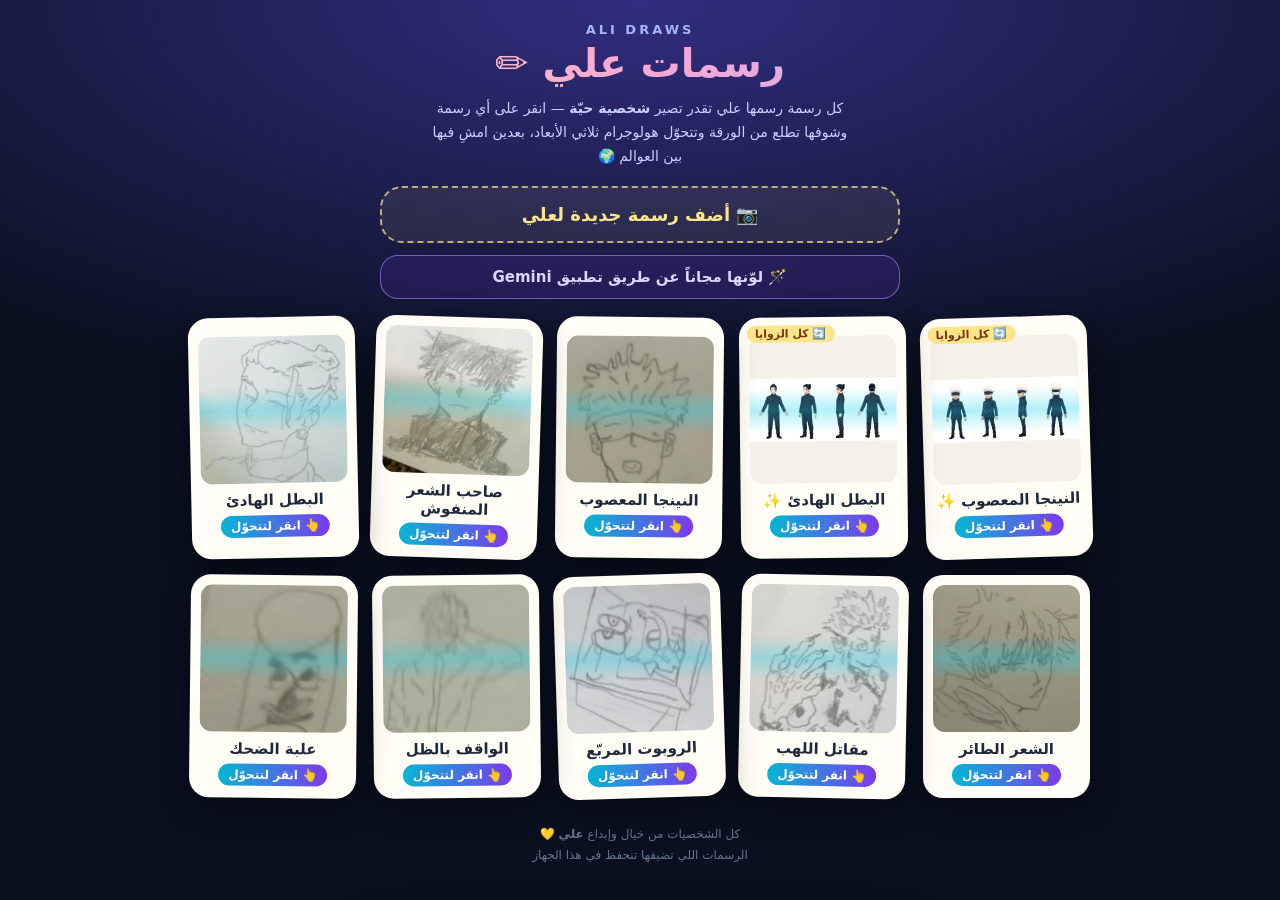
==== commit 0d9952c9: "رسمات علي 1.4: built-in turnaround characters from Gemini (4 views each) - Seeds can carry views; ad" ====
--- a/apps/ali-draws/index.html
+++ b/apps/ali-draws/index.html
@@ -194,16 +194,19 @@
 /* ======================= Ali's drawings ======================= */
 const DEF={style:'real',line:'#1e293b',fill:'#fde7c8',holo:'#22d3ee',size:1.4,sw:1,sh:1,thick:.22,glow:.35};
 const SEEDS=[
+ // Gemini turnaround sheets made from Ali's drawings (4 views each: front, three-quarter, side, back)
+ ['masked_ninja_sheet','النينجا المعصوب ✨',{size:2},{views:4}],['hero_hand_sheet','البطل الهادئ ✨',{size:2},{views:4}],
  ['masked_ninja','النينجا المعصوب',{fill:'#fde2c4',line:'#0f172a'}],['spiky_shaded','صاحب الشعر المنفوش',{fill:'#fef3c7',line:'#111827'}],
  ['hero_hand','البطل الهادئ',{fill:'#e0f2fe',line:'#1e3a8a'}],['wild_hair','الشعر الطائر',{fill:'#ede9fe',line:'#312e81'}],
  ['flame_fighter','مقاتل اللهب',{fill:'#ffedd5',line:'#7c2d12',holo:'#fb923c'}],['robot_box','الروبوت المربّع',{fill:'#dcfce7',line:'#14532d',holo:'#4ade80'}],
  ['standing','الواقف بالظل',{fill:'#e2e8f0',line:'#0f172a'}],['can','علبة الضحك',{fill:'#fee2e2',line:'#7f1d1d',holo:'#f472b6'}]];
 let CHARS=[];
-async function loadChars(){const saved=ls.get('ali_seed_cfg',{});const seeds=SEEDS.map(([id,name,o],i)=>({id,name:(saved[id]&&saved[id].name)||name,seed:true,src:'seed/'+id+'.jpg',mask:'seed/'+id+'.png',cfg:Object.assign({},DEF,o,(saved[id]||{}).cfg||{}),order:i}));
+async function loadChars(){const saved=ls.get('ali_seed_cfg',{});const seeds=SEEDS.map(([id,name,o,x],i)=>{const d={id,name:(saved[id]&&saved[id].name)||name,seed:true,src:'seed/'+id+'.jpg',mask:'seed/'+id+'.png',cfg:Object.assign({},DEF,o,(saved[id]||{}).cfg||{}),order:i};
+  if(x&&x.views){d.views=[...Array(x.views)].map((_,k)=>({art:`seed/${id}_a${k}.png`,mask:`seed/${id}_m${k}.png`}));d.art=d.views[0].art;d.mask=d.views[0].mask;}return d;});
  const mine=(await DB.all()).sort((a,b)=>b.created-a.created).map(c=>Object.assign(c,{cfg:Object.assign({},DEF,c.cfg||{})}));CHARS=[...mine,...seeds];}
 function renderGrid(){const g=$('#grid');g.innerHTML='';CHARS.forEach((c,i)=>{const b=document.createElement('button');b.className='dcard';b.type='button';b.style.setProperty('--r',((i*37)%7-3)*.6+'deg');
  b.innerHTML=`<div class="pic"><img alt="" draggable="false"><div class="scan" style="animation-delay:${(i%5)*.4}s"></div></div><b></b><span class="tap">👆 انقر لتتحوّل</span>`;
- b.querySelector('img').src=c.src;b.querySelector('b').textContent=c.name;if(!c.seed){const m=document.createElement('span');m.className='mine';m.textContent=c.glb?'🧊 3D':c.views?'🔄 زوايا':c.art?'🪄 ملوّنة':'جديدة';b.appendChild(m);}
+ b.querySelector('img').src=c.src;b.querySelector('b').textContent=c.name;if(!c.seed||c.views){const m=document.createElement('span');m.className='mine';m.textContent=c.glb?'🧊 3D':c.views?'🔄 كل الزوايا':c.art?'🪄 ملوّنة':'جديدة';b.appendChild(m);}
  b.onclick=()=>chooseKind(c);g.appendChild(b);});}
 let kindFor=null;function chooseKind(c){if(c.glb){openChar(c,'glb');return;}kindFor=c;$('#kindName').textContent=c.name;$('#kFull').style.order=ls.get('ali_kind','cut')==='full'?-1:0;sheet('kindSheet',true);}
 
@@ -624,7 +627,7 @@
 async function toDataURL(src,max){const img=new Image();img.src=src;await img.decode();const s=Math.min(1,max/Math.max(img.width,img.height));const c=document.createElement('canvas');c.width=Math.round(img.width*s);c.height=Math.round(img.height*s);
  const x=c.getContext('2d');x.fillStyle='#fff';x.fillRect(0,0,c.width,c.height);x.drawImage(img,0,0,c.width,c.height);return c.toDataURL('image/jpeg',.9);}
 // remove the plain white background the AI was asked to draw on, crop, and build the line/body mask our renderer uses
-async function artFromAI(url){const img=new Image();img.src=url;await img.decode();const s=Math.min(1,900/Math.max(img.width,img.height));const w=Math.round(img.width*s),h=Math.round(img.height*s);
+async function artFromAI(url,maxSide){const img=new Image();img.src=url;await img.decode();const s=Math.min(1,(maxSide||900)/Math.max(img.width,img.height));const w=Math.round(img.width*s),h=Math.round(img.height*s);
  const c=document.createElement('canvas');c.width=w;c.height=h;const x=c.getContext('2d');x.drawImage(img,0,0,w,h);const im=x.getImageData(0,0,w,h),d=im.data;
  const white=i=>{const r=d[i*4],g=d[i*4+1],b=d[i*4+2];return Math.min(r,g,b)>228&&Math.max(r,g,b)-Math.min(r,g,b)<22;};
  const bg=new Uint8Array(w*h),q=new Int32Array(w*h);let qh=0,qt=0;const push=i=>{if(!bg[i]&&white(i)){bg[i]=1;q[qt++]=i;}};
@@ -640,7 +643,7 @@
  for(let i=0;i<cw*ch;i++){const a=ad.data[i*4+3]/255,l=(.299*ad.data[i*4]+.587*ad.data[i*4+1]+.114*ad.data[i*4+2])/255;md.data[i*4]=Math.round(Math.max(0,Math.min(1,(.55-l)*2.4))*a*255);md.data[i*4+1]=a>.5?255:0;md.data[i*4+3]=Math.round(a*255);}
  mx.putImageData(md,0,0);return{art:art.toDataURL('image/png'),mask:mk.toDataURL('image/png')};}
 // split a turnaround sheet (views side by side on white) into separate views, each with its own art + mask
-async function splitSheet(canvas){const full=await artFromAI(canvas.toDataURL('image/png'));if(!full)return null;const img=new Image();img.src=full.art;await img.decode();
+async function splitSheet(canvas){const full=await artFromAI(canvas.toDataURL('image/png'),2600);if(!full)return null;const img=new Image();img.src=full.art;await img.decode();
  const w=img.width,h=img.height,c=document.createElement('canvas');c.width=w;c.height=h;const x=c.getContext('2d');x.drawImage(img,0,0);const d=x.getImageData(0,0,w,h).data;
  const col=new Float32Array(w);for(let i=0;i<w;i++){let n=0;for(let j=0;j<h;j++)if(d[(j*w+i)*4+3]>40)n++;col[i]=n;}
  const minGap=Math.max(4,Math.round(w*.012)),segs=[];let st=-1,gap=0;
@@ -712,6 +715,7 @@
 requestAnimationFrame(loop);
 worldKey=ls.get('ali_world','paper');if(!WORLDS[worldKey])worldKey='paper';
 await loadChars();renderGrid();
+window.__splitSheet=(c)=>splitSheet(c);
 window.__ALI={get camera(){return camera},get pending(){return pendingBody},get tf(){return tf},get mode(){return mode},get hero(){return hero},get world(){return world},goWorld,get stars(){return starsGot}};
 </script>
 </body>
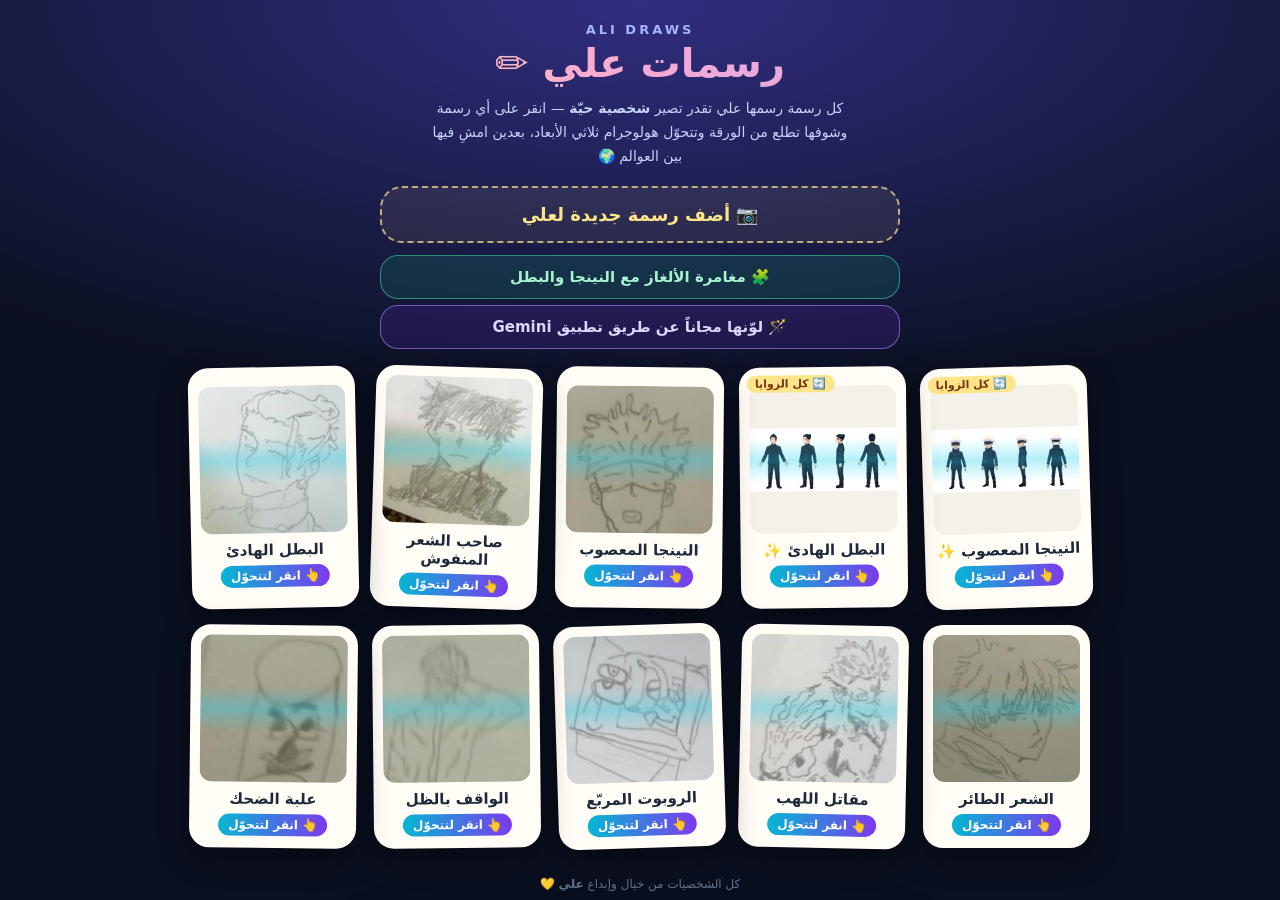
==== commit 215d5189: "Add «مغامرة الألغاز»: Crystal Library gears + Sky Rune Bridge with thinking characters Co-Authored-B" ====
--- a/apps/ali-draws/index.html
+++ b/apps/ali-draws/index.html
@@ -85,6 +85,7 @@
     <p>كل رسمة رسمها علي تقدر تصير <b>شخصية حيّة</b> — انقر على أي رسمة وشوفها تطلع من الورقة وتتحوّل هولوجرام ثلاثي الأبعاد، بعدين امشِ فيها بين العوالم 🌍</p>
   </div>
   <button id="addBtn" type="button">📷 أضف رسمة جديدة لعلي</button>
+  <a href="puzzle.html" style="display:block;width:min(100%,520px);margin:-6px auto 12px;box-sizing:border-box;text-align:center;text-decoration:none;border:1px solid rgba(52,211,153,.6);background:rgba(16,185,129,.15);color:#a7f3d0;border-radius:18px;padding:12px;font-size:15px;font-weight:800">🧩 مغامرة الألغاز مع النينجا والبطل</a>
   <button id="geminiBtn" type="button" style="display:block;width:min(100%,520px);margin:-6px auto 18px;border:1px solid rgba(167,139,250,.6);background:rgba(124,58,237,.15);color:#ddd6fe;border-radius:18px;padding:12px;font-size:15px;font-weight:800">🪄 لوّنها مجاناً عن طريق تطبيق Gemini</button>
   <div id="grid"></div>
   <div class="foot">كل الشخصيات من خيال وإبداع <b>علي</b> 💛<br>الرسمات اللي تضيفها تنحفظ في هذا الجهاز</div>
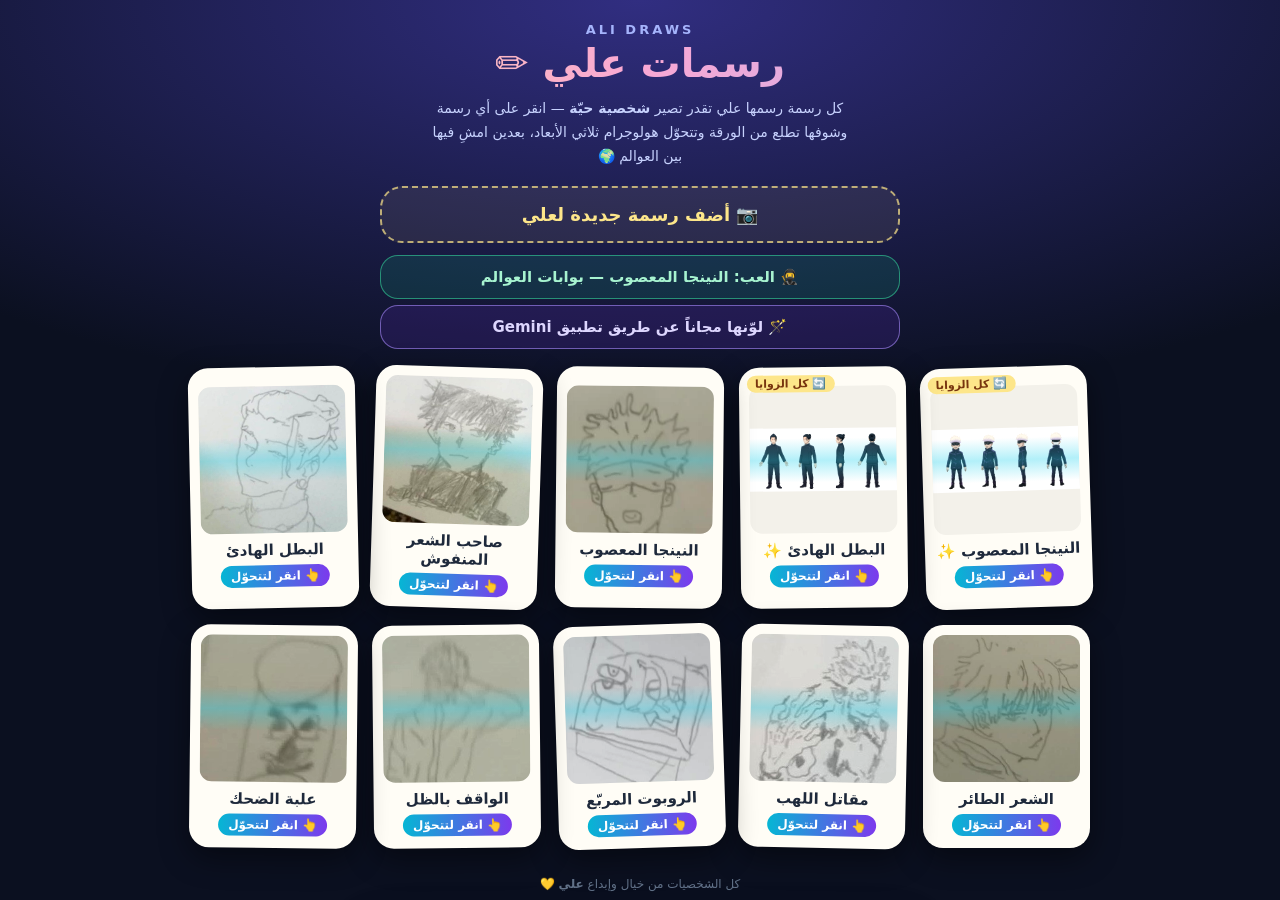
==== commit 38ae4cd2: "Add «النينجا المعصوب: بوابات العوالم» 3D action-platformer; replace the puzzle game Wall-run, wall-c" ====
--- a/apps/ali-draws/index.html
+++ b/apps/ali-draws/index.html
@@ -85,7 +85,7 @@
     <p>كل رسمة رسمها علي تقدر تصير <b>شخصية حيّة</b> — انقر على أي رسمة وشوفها تطلع من الورقة وتتحوّل هولوجرام ثلاثي الأبعاد، بعدين امشِ فيها بين العوالم 🌍</p>
   </div>
   <button id="addBtn" type="button">📷 أضف رسمة جديدة لعلي</button>
-  <a href="puzzle.html" style="display:block;width:min(100%,520px);margin:-6px auto 12px;box-sizing:border-box;text-align:center;text-decoration:none;border:1px solid rgba(52,211,153,.6);background:rgba(16,185,129,.15);color:#a7f3d0;border-radius:18px;padding:12px;font-size:15px;font-weight:800">🧩 مغامرة الألغاز مع النينجا والبطل</a>
+  <a href="../ninja-worlds/" style="display:block;width:min(100%,520px);margin:-6px auto 12px;box-sizing:border-box;text-align:center;text-decoration:none;border:1px solid rgba(52,211,153,.6);background:rgba(16,185,129,.15);color:#a7f3d0;border-radius:18px;padding:12px;font-size:15px;font-weight:800">🥷 العب: النينجا المعصوب — بوابات العوالم</a>
   <button id="geminiBtn" type="button" style="display:block;width:min(100%,520px);margin:-6px auto 18px;border:1px solid rgba(167,139,250,.6);background:rgba(124,58,237,.15);color:#ddd6fe;border-radius:18px;padding:12px;font-size:15px;font-weight:800">🪄 لوّنها مجاناً عن طريق تطبيق Gemini</button>
   <div id="grid"></div>
   <div class="foot">كل الشخصيات من خيال وإبداع <b>علي</b> 💛<br>الرسمات اللي تضيفها تنحفظ في هذا الجهاز</div>
